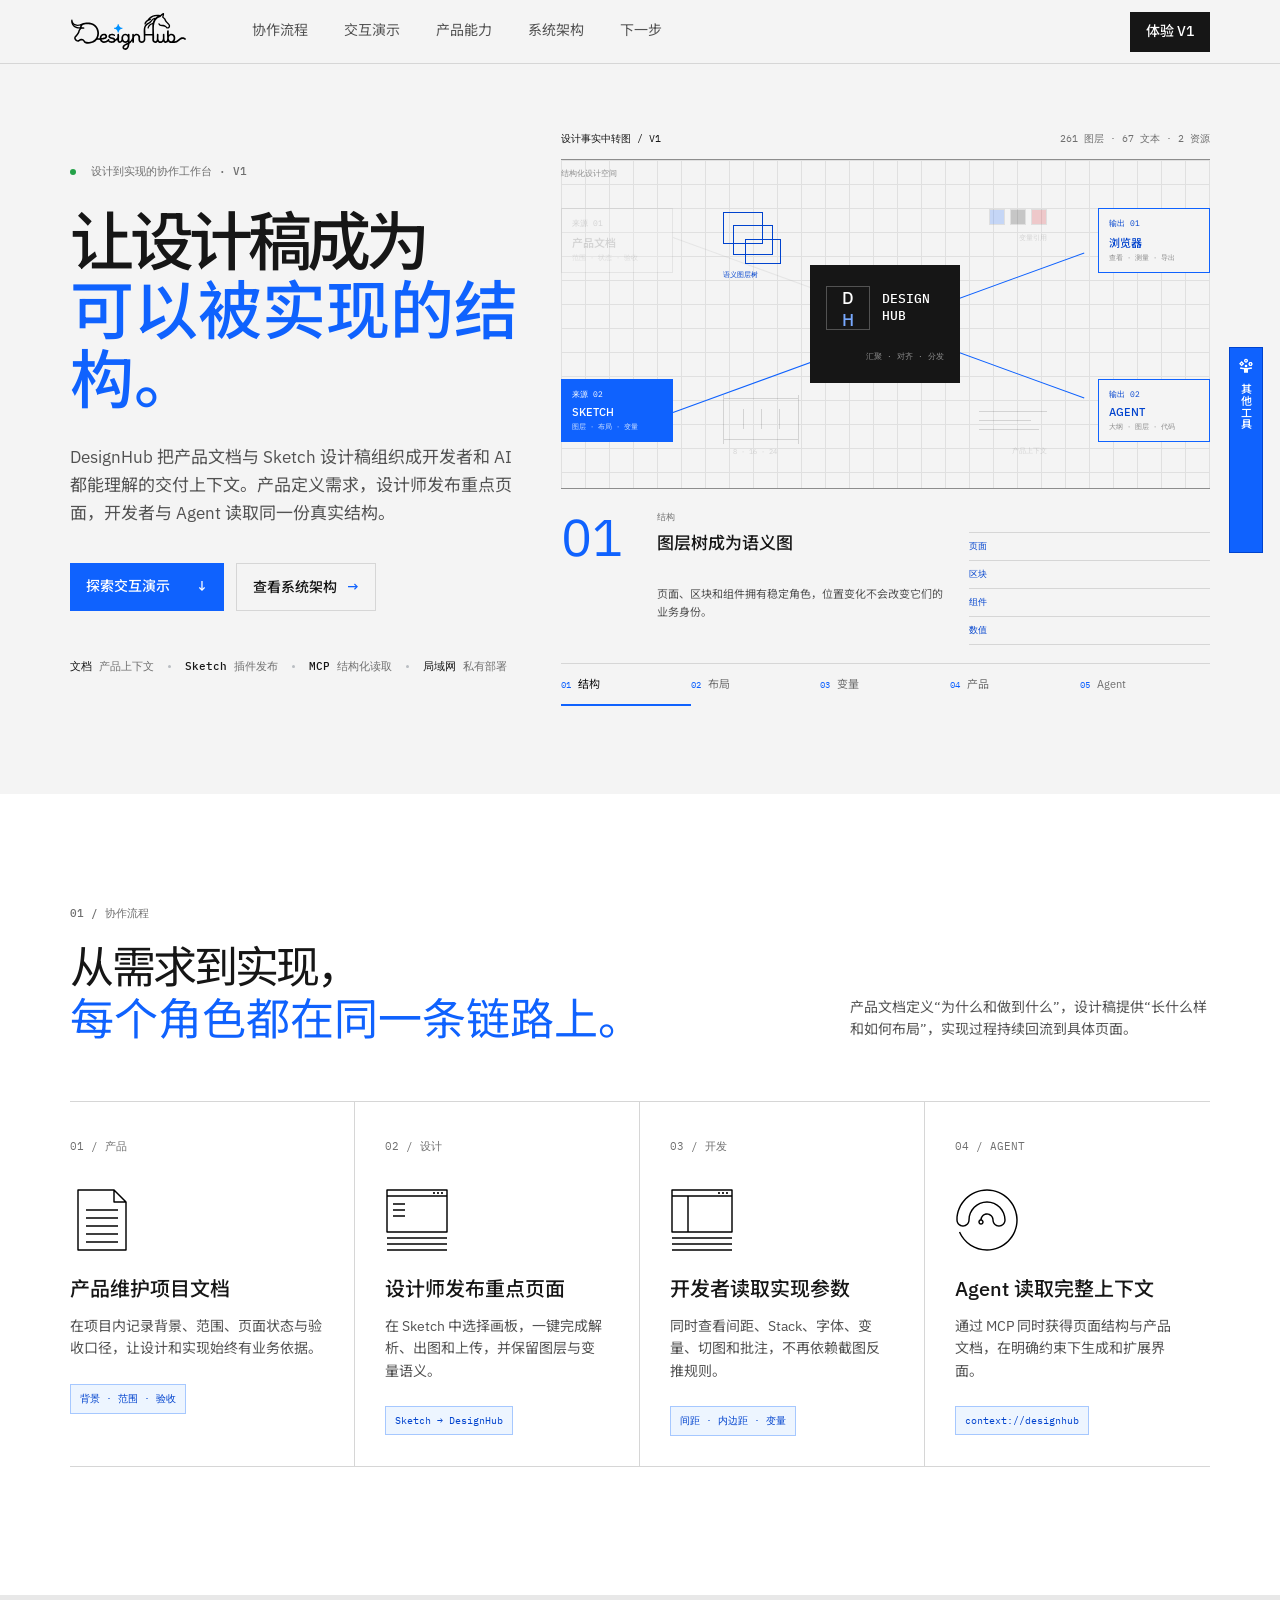
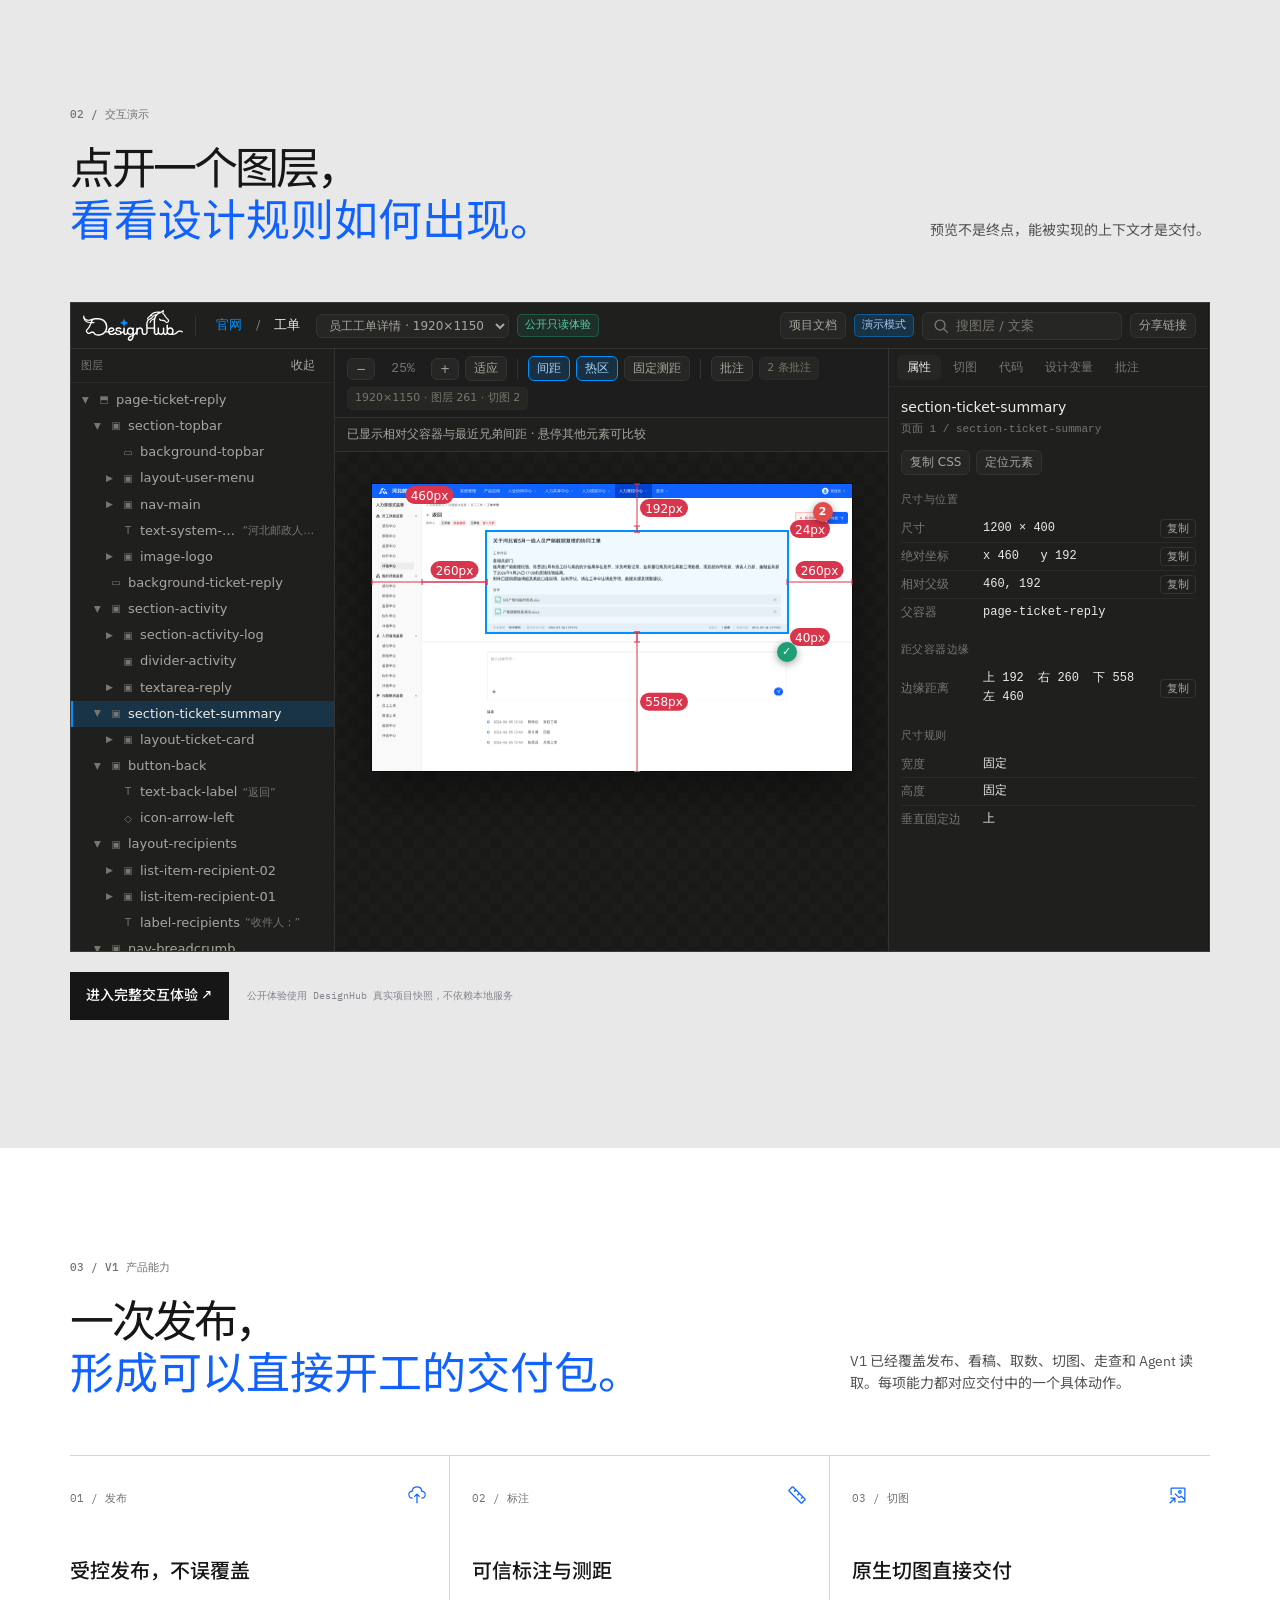
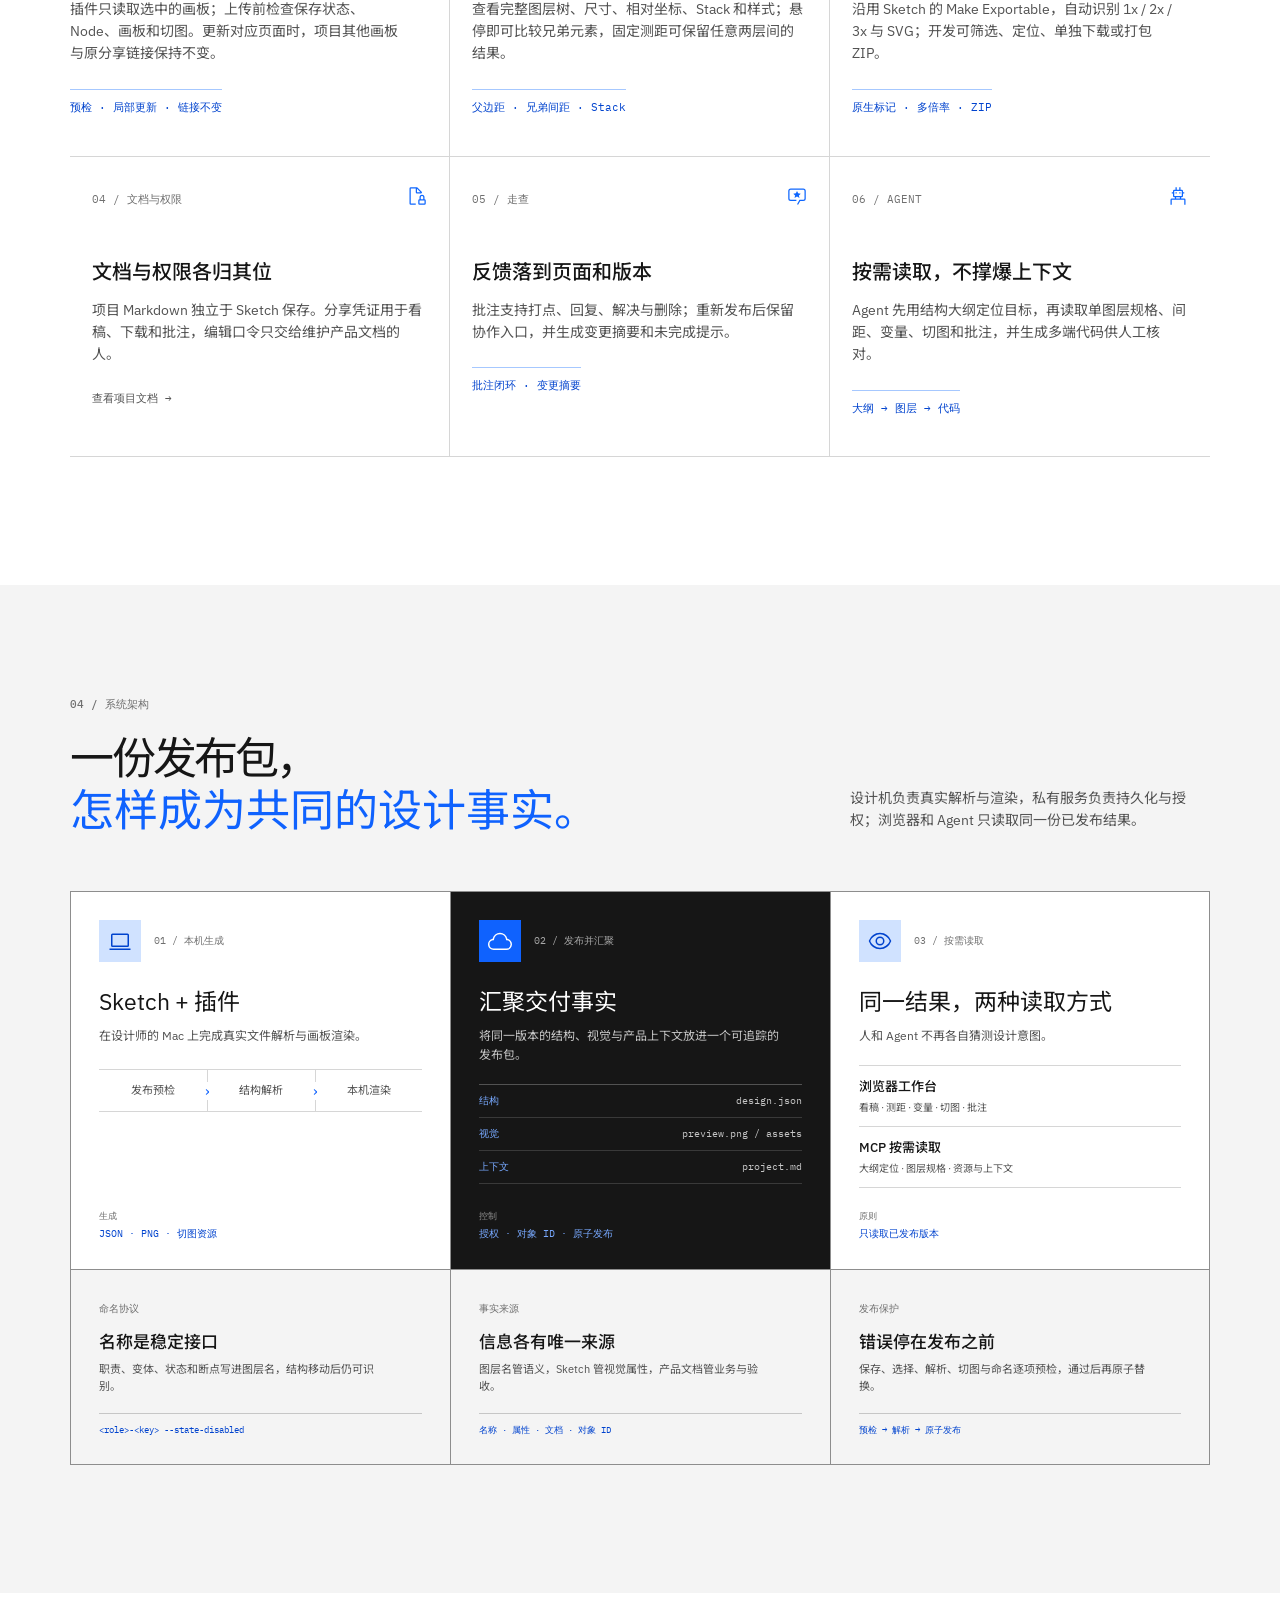
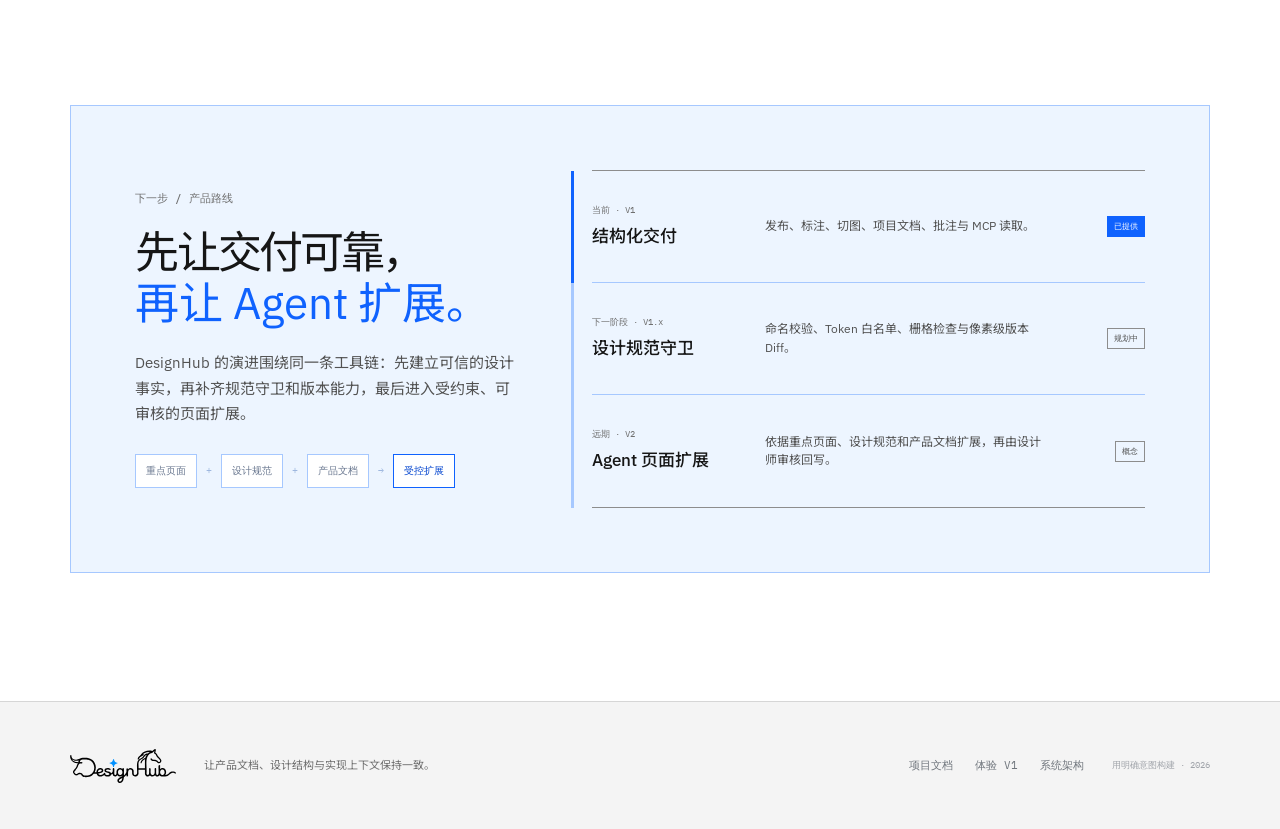
==== index.html @ e2f47e58 "Publish UX Walkthrough site" ====
<!doctype html>
<html lang="zh-CN">
<head>
  <meta charset="UTF-8">
  <meta name="viewport" content="width=device-width, initial-scale=1.0">
  <meta name="description" content="DesignHub：把 Sketch 设计稿变成开发者和 AI 都能理解的结构化交付。">
  <title>DesignHub · 让设计稿成为可以被实现的结构</title>
  <link rel="icon" type="image/svg+xml" href="./assets/person-play.svg">
  <link rel="stylesheet" href="./styles.css?v=site-18">
</head>
<body>
  <div class="site">
    <header class="nav shell">
      <a class="brand brand-logo-link" href="#top" aria-label="DesignHub 首页"><span class="brand-logo-frame"><img src="./assets/designhub-logo.svg" width="116" height="37" alt="DesignHub"></span></a>
      <nav class="nav-links" data-nav>
        <a href="#product">协作流程</a><a href="#demo">交互演示</a><a href="#capabilities">产品能力</a><a href="#system">系统架构</a><a href="#direction">下一步</a>
      </nav>
      <div class="nav-actions"><a class="button dark small" href="./demo.html">体验 V1</a></div>
      <button class="menu-button" type="button" data-menu aria-label="打开导航"><span></span><span></span></button>
    </header>

    <main id="top">
      <section class="hero shell">
        <figure class="fact-anatomy fact-map-figure fade-in delay" data-fact-anatomy>
          <figcaption class="anatomy-kicker"><span>设计事实中转图 / V1</span><b>261 图层 · 67 文本 · 2 资源</b></figcaption>
          <div class="fact-map" data-fact-map data-mode="structure" aria-label="DesignHub 设计事实关系图">
            <span class="map-axis axis-x">结构化设计空间</span><span class="map-axis axis-y">来源 → 汇聚 → 输出</span>
            <i class="map-wire wire-docs" data-track="product agent"></i><i class="map-wire wire-sketch" data-track="structure layout tokens agent"></i><i class="map-wire wire-browser" data-track="structure layout tokens product"></i><i class="map-wire wire-agent" data-track="structure layout tokens product agent"></i>
            <button class="map-node node-docs" type="button" data-fact="product" data-track="product agent"><small>来源 01</small><strong>产品文档</strong><span>范围 · 状态 · 验收</span></button>
            <button class="map-node node-sketch active" type="button" data-fact="structure" data-track="structure layout tokens agent"><small>来源 02</small><strong>SKETCH</strong><span>图层 · 布局 · 变量</span></button>
            <div class="map-core" data-track="all"><b>D<span>H</span></b><strong>DESIGN<br>HUB</strong><small>汇聚 · 对齐 · 分发</small></div>
            <button class="map-node node-browser" type="button" data-fact="layout" data-track="structure layout tokens product"><small>输出 01</small><strong>浏览器</strong><span>查看 · 测量 · 导出</span></button>
            <button class="map-node node-agent" type="button" data-fact="agent" data-track="structure layout tokens product agent"><small>输出 02</small><strong>AGENT</strong><span>大纲 · 图层 · 代码</span></button>
            <button class="map-glyph glyph-layers" type="button" data-fact="structure" data-track="structure agent" aria-label="图层结构"><i></i><i></i><i></i><span>语义图层树</span></button>
            <button class="map-glyph glyph-layout" type="button" data-fact="layout" data-track="layout agent" aria-label="布局测量"><i></i><i></i><i></i><span>8 · 16 · 24</span></button>
            <button class="map-glyph glyph-tokens" type="button" data-fact="tokens" data-track="tokens agent" aria-label="设计变量"><i></i><i></i><i></i><span>变量引用</span></button>
            <button class="map-glyph glyph-context" type="button" data-fact="product" data-track="product agent" aria-label="产品上下文"><i></i><i></i><i></i><span>产品上下文</span></button>
          </div>
          <div class="anatomy-readout" aria-live="polite"><strong data-fact-number>01</strong><div class="fact-content" data-fact-content><small>结构</small><h3>图层树成为语义图</h3><p>页面、区块和组件拥有稳定角色，位置变化不会改变它们的业务身份。</p><div class="fact-values"><span>页面</span><span>区块</span><span>组件</span><span>数值</span></div></div></div>
          <div class="fact-index" role="tablist" aria-label="设计事实视角"><button class="active" type="button" role="tab" aria-selected="true" data-fact="structure"><b>01</b>结构</button><button type="button" role="tab" aria-selected="false" data-fact="layout"><b>02</b>布局</button><button type="button" role="tab" aria-selected="false" data-fact="tokens"><b>03</b>变量</button><button type="button" role="tab" aria-selected="false" data-fact="product"><b>04</b>产品</button><button type="button" role="tab" aria-selected="false" data-fact="agent"><b>05</b>Agent</button></div>
        </figure>
        <div class="hero-copy fade-in"><p class="eyebrow"><i></i> 设计到实现的协作工作台 · V1</p><h1>让设计稿成为<br><em>可以被实现的结构。</em></h1><p class="hero-text">DesignHub 把产品文档与 Sketch 设计稿组织成开发者和 AI 都能理解的交付上下文。产品定义需求，设计师发布重点页面，开发者与 Agent 读取同一份真实结构。</p><div class="hero-actions"><a class="button blue" href="#demo">探索交互演示 <span>↓</span></a><a class="underlink" href="#system">查看系统架构 <span>→</span></a></div><div class="hero-meta"><span><b>文档</b> 产品上下文</span><i></i><span><b>Sketch</b> 插件发布</span><i></i><span><b>MCP</b> 结构化读取</span><i></i><span><b>局域网</b> 私有部署</span></div></div>
        <div class="product-window fade-in delay" aria-label="DesignHub 工作台预览"><div class="window-head"><span class="window-dots"><i></i><i></i><i></i></span><span><b class="mini-logo">D</b> DesignHub <small>/</small> 电商 App</span><span class="sync">● 已同步</span></div><div class="window-body"><aside class="layers"><label>图层 <small>12</small></label><div class="layer active">▣　商品详情 <b>⌄</b></div><div class="layer indent">T　商品标题</div><div class="layer indent">◫　商品图片</div><div class="layer indent selected">↕　价格与操作</div><div class="layer indent">◉　颜色选择</div><div class="layer">▱　推荐商品 <b>›</b></div><hr><label>页面状态</label><div class="state">●　默认状态</div><div class="state muted">○　加载中</div></aside><div class="canvas"><div class="canvas-bar">标注视图 <span>100%</span><b>⌘　⊙</b></div><div class="canvas-content"><div class="phone"><div class="notch"></div><div class="phone-nav"><span>‹</span><b>商品详情</b><span>⌃</span></div><div class="phone-image"><em>NEW</em></div><div class="phone-copy"><small>秋季新品</small><h3>轻量保暖外套</h3><strong>¥399</strong><hr><div class="swatches"><i></i><i></i><i></i></div><p>采用轻量保暖面料，立体剪裁贴合身形。适合秋冬通勤与日常出行。</p><button>立即购买</button></div></div><span class="measure gap">8 px</span><span class="measure width">328 px</span></div></div><aside class="inspector"><div class="inspector-tabs"><button class="active" data-inspector="layout">布局</button><button data-inspector="style">样式</button><button data-inspector="code">代码</button></div><div class="inspector-content" data-inspector-content><div class="inspector-title"><b>↕</b><span><strong>价格与操作</strong><small>Stack / Horizontal</small></span></div><dl><dt>方向</dt><dd>横向</dd><dt>间距</dt><dd class="blue-text">8 px</dd><dt>内边距</dt><dd>16 / 16 / 16 / 16</dd><dt>主轴对齐</dt><dd>space-between</dd><dt>尺寸策略</dt><dd>填充父容器</dd></dl><hr><code><em>display</em>: flex;<br><em>gap</em>: 8px;<br><em>padding</em>: 16px;</code></div></aside></div><div class="window-foot"><span>● 2 个切图</span><span>● 12 个组件</span><span>● 3 条批注</span><b>最后发布于 10:42</b></div></div>
      </section>

      <section class="section white" id="product"><div class="shell"><div class="section-heading"><div><p class="eyebrow">01 / 协作流程</p><h2>从需求到实现，<br><em>每个角色都在同一条链路上。</em></h2></div><p>产品文档定义“为什么和做到什么”，设计稿提供“长什么样和如何布局”，实现过程持续回流到具体页面。</p></div><div class="workflow"><article><small>01 / 产品</small><span class="feature-icon"><img src="./assets/carbon/documentation.svg" alt=""></span><h3>产品维护项目文档</h3><p>在项目内记录背景、范围、页面状态与验收口径，让设计和实现始终有业务依据。</p><code>背景 · 范围 · 验收</code></article><article><small>02 / 设计</small><span class="feature-icon"><img src="./assets/carbon/design-and-development--01.svg" alt=""></span><h3>设计师发布重点页面</h3><p>在 Sketch 中选择画板，一键完成解析、出图和上传，并保留图层与变量语义。</p><code>Sketch → DesignHub</code></article><article><small>03 / 开发</small><span class="feature-icon"><img src="./assets/carbon/software--development.svg" alt=""></span><h3>开发者读取实现参数</h3><p>同时查看间距、Stack、字体、变量、切图和批注，不再依赖截图反推规则。</p><code>间距 · 内边距 · 变量</code></article><article><small>04 / AGENT</small><span class="feature-icon"><img src="./assets/carbon/ai--ready.svg" alt=""></span><h3>Agent 读取完整上下文</h3><p>通过 MCP 同时获得页面结构与产品文档，在明确约束下生成和扩展界面。</p><code>context://designhub</code></article></div></div></section>

      <section class="section demo" id="demo"><div class="shell"><div class="section-heading"><div><p class="eyebrow">02 / 交互演示</p><h2>点开一个图层，<br><em>看看设计规则如何出现。</em></h2></div><p>预览不是终点，能被实现的上下文才是交付。</p></div><div class="demo-shell"></div><div class="demo-cta"><a class="button dark" href="./demo.html">进入完整交互体验 ↗</a><span>公开体验使用 DesignHub 真实项目快照，不依赖本地服务</span></div></div></section>

      <section class="section white capabilities" id="capabilities"><div class="shell"><div class="section-heading"><div><p class="eyebrow">03 / V1 产品能力</p><h2>一次发布，<br><em>形成可以直接开工的交付包。</em></h2></div><p>V1 已经覆盖发布、看稿、取数、切图、走查和 Agent 读取。每项能力都对应交付中的一个具体动作。</p></div><div class="cap-grid"><article><small>01 / 发布</small><span class="cap-icon"><img src="./assets/carbon-icons/cloud--upload.svg" alt=""></span><h3>受控发布，不误覆盖</h3><p>插件只读取选中的画板；上传前检查保存状态、Node、画板和切图。更新对应页面时，项目其他画板与原分享链接保持不变。</p><span class="cap-proof">预检 · 局部更新 · 链接不变</span></article><article><small>02 / 标注</small><span class="cap-icon"><img src="./assets/carbon-icons/ruler--alt.svg" alt=""></span><h3>可信标注与测距</h3><p>查看完整图层树、尺寸、相对坐标、Stack 和样式；悬停即可比较兄弟元素，固定测距可保留任意两层间的结果。</p><span class="cap-proof">父边距 · 兄弟间距 · Stack</span></article><article><small>03 / 切图</small><span class="cap-icon"><img src="./assets/carbon-icons/image--reference.svg" alt=""></span><h3>原生切图直接交付</h3><p>沿用 Sketch 的 Make Exportable，自动识别 1x / 2x / 3x 与 SVG；开发可筛选、定位、单独下载或打包 ZIP。</p><span class="cap-proof">原生标记 · 多倍率 · ZIP</span></article><article><small>04 / 文档与权限</small><span class="cap-icon"><img src="./assets/carbon-icons/document--protected.svg" alt=""></span><h3>文档与权限各归其位</h3><p>项目 Markdown 独立于 Sketch 保存。分享凭证用于看稿、下载和批注，编辑口令只交给维护产品文档的人。</p><a href="./workspace.html">查看项目文档 →</a></article><article><small>05 / 走查</small><span class="cap-icon"><img src="./assets/carbon-icons/review.svg" alt=""></span><h3>反馈落到页面和版本</h3><p>批注支持打点、回复、解决与删除；重新发布后保留协作入口，并生成变更摘要和未完成提示。</p><span class="cap-proof">批注闭环 · 变更摘要</span></article><article><small>06 / AGENT</small><span class="cap-icon"><img src="./assets/carbon-icons/bot.svg" alt=""></span><h3>按需读取，不撑爆上下文</h3><p>Agent 先用结构大纲定位目标，再读取单图层规格、间距、变量、切图和批注，并生成多端代码供人工核对。</p><span class="cap-proof">大纲 → 图层 → 代码</span></article></div></div></section>

      <section class="section system" id="system">
        <div class="shell">
          <div class="section-heading">
            <div><p class="eyebrow">04 / 系统架构</p><h2>一份发布包，<br><em>怎样成为共同的设计事实。</em></h2></div>
            <p>设计机负责真实解析与渲染，私有服务负责持久化与授权；浏览器和 Agent 只读取同一份已发布结果。</p>
          </div>
          <div class="system-board">
            <div class="system-flow" aria-label="DesignHub 从设计机到浏览器与 Agent 的数据流">
              <article class="system-node system-source">
                <header><span class="arch-icon"><svg class="carbon-icon" viewBox="0 0 32 32" aria-hidden="true"><path d="M26 24H6a2 2 0 0 1-2-2V8a2 2 0 0 1 2-2h20a2 2 0 0 1 2 2v14a2 2 0 0 1-2 2ZM6 8v14h20V8H6Z"/><path d="M2 26h28v2H2z"/></svg></span><small>01 / 本机生成</small></header>
                <h3>Sketch + 插件</h3>
                <p>在设计师的 Mac 上完成真实文件解析与画板渲染。</p>
                <div class="source-pipeline"><span>发布预检</span><span>结构解析</span><span>本机渲染</span></div>
                <footer><span>生成</span><b>JSON · PNG · 切图资源</b></footer>
              </article>
              <article class="system-node system-hub">
                <header><span class="arch-icon"><svg class="carbon-icon" viewBox="0 0 32 32" aria-hidden="true"><path d="M16 7a8 8 0 0 1 7.86 6.49l.26 1.35 1.35.24A5.5 5.5 0 0 1 24.5 26h-17a5.5 5.5 0 0 1-.97-10.92l1.34-.24.26-1.35A8 8 0 0 1 16 7Zm0-2a10 10 0 0 0-9.83 8.12A7.5 7.5 0 0 0 7.5 28h17a7.5 7.5 0 0 0 1.32-14.88A10 10 0 0 0 16 5Z"/></svg></span><small>02 / 发布并汇聚</small></header>
                <h3>汇聚交付事实</h3>
                <p>将同一版本的结构、视觉与产品上下文放进一个可追踪的发布包。</p>
                <div class="hub-data"><span><b>结构</b><em>design.json</em></span><span><b>视觉</b><em>preview.png / assets</em></span><span><b>上下文</b><em>project.md</em></span></div>
                <footer><span>控制</span><b>授权 · 对象 ID · 原子发布</b></footer>
              </article>
              <article class="system-node system-outputs">
                <header><span class="arch-icon"><svg class="carbon-icon" viewBox="0 0 32 32" aria-hidden="true"><path d="M30.94 15.66A16.69 16.69 0 0 0 16 5 16.69 16.69 0 0 0 1.06 15.66a1 1 0 0 0 0 .68A16.69 16.69 0 0 0 16 27a16.69 16.69 0 0 0 14.94-10.66 1 1 0 0 0 0-.68ZM16 25C10.7 25 5.1 21.07 3.07 16 5.1 10.93 10.7 7 16 7s10.9 3.93 12.93 9C26.9 21.07 21.3 25 16 25Z"/><path d="M16 10a6 6 0 1 0 6 6 6 6 0 0 0-6-6Zm0 10a4 4 0 1 1 4-4 4 4 0 0 1-4 4Z"/></svg></span><small>03 / 按需读取</small></header>
                <h3>同一结果，两种读取方式</h3>
                <p>人和 Agent 不再各自猜测设计意图。</p>
                <div class="output-list"><div><b>浏览器工作台</b><span>看稿 · 测距 · 变量 · 切图 · 批注</span></div><div><b>MCP 按需读取</b><span>大纲定位 · 图层规格 · 资源与上下文</span></div></div>
                <footer><span>原则</span><b>只读取已发布版本</b></footer>
              </article>
            </div>
            <div class="system-rules-grid">
              <article>
                <small>命名协议</small><h3>名称是稳定接口</h3>
                <p>职责、变体、状态和断点写进图层名，结构移动后仍可识别。</p>
                <code>&lt;role&gt;-&lt;key&gt; --state-disabled</code>
              </article>
              <article>
                <small>事实来源</small><h3>信息各有唯一来源</h3>
                <p>图层名管语义，Sketch 管视觉属性，产品文档管业务与验收。</p>
                <code>名称 · 属性 · 文档 · 对象 ID</code>
              </article>
              <article>
                <small>发布保护</small><h3>错误停在发布之前</h3>
                <p>保存、选择、解析、切图与命名逐项预检，通过后再原子替换。</p>
                <code>预检 → 解析 → 原子发布</code>
              </article>
            </div>
          </div>
        </div>
      </section>

      <section class="section direction" id="direction"><div class="shell"><div class="direction-card"><div><p class="eyebrow">下一步 / 产品路线</p><h2>先让交付可靠，<br><em>再让 Agent 扩展。</em></h2><p>DesignHub 的演进围绕同一条工具链：先建立可信的设计事实，再补齐规范守卫和版本能力，最后进入受约束、可审核的页面扩展。</p><div class="flow"><span>重点页面</span><b>+</b><span>设计规范</span><b>+</b><span>产品文档</span><b>→</b><strong>受控扩展</strong></div></div><div class="tool-roadmap" aria-label="DesignHub 产品规划"><article class="current"><div><small>当前 · V1</small><strong>结构化交付</strong></div><p>发布、标注、切图、项目文档、批注与 MCP 读取。</p><span>已提供</span></article><article><div><small>下一阶段 · V1.x</small><strong>设计规范守卫</strong></div><p>命名校验、Token 白名单、栅格检查与像素级版本 Diff。</p><span>规划中</span></article><article><div><small>远期 · V2</small><strong>Agent 页面扩展</strong></div><p>依据重点页面、设计规范和产品文档扩展，再由设计师审核回写。</p><span>概念</span></article></div></div></div></section>
    </main>
    <aside class="tool-dock" aria-label="其他工具">
      <button class="tool-dock-tab" type="button" aria-label="查看其他工具">
        <img src="./assets/person-play.svg" alt="">
        <span>其他工具</span>
      </button>
      <div class="tool-dock-panel">
        <p class="tool-dock-label">工具索引 / TOOL INDEX</p>
        <a class="tool-dock-link" href="https://styleatlas.art/local/" target="_blank" rel="noopener noreferrer">
          <span><strong>Style Atlas</strong><small>AI 视觉素材库 · 分析与复用</small></span><b>↗</b>
        </a>
        <a class="tool-dock-link" href="https://uxopc.com/ux-walkthrough/" target="_blank" rel="noopener noreferrer">
          <span><strong>设计走查 Skill</strong><small>PC 端体验走查 · 证据与验收</small></span><b>↗</b>
        </a>
        <a class="tool-dock-link" href="https://liuyahui59.github.io/x-chart-site/" target="_blank" rel="noopener noreferrer">
          <span><strong>Sketch 图表插件</strong><small>自由组合 · 可编辑矢量图层</small></span><b>↗</b>
        </a>
      </div>
    </aside>
    <footer class="footer shell"><a class="brand brand-logo-link" href="#top" aria-label="DesignHub 首页"><span class="brand-logo-frame"><img src="./assets/designhub-logo.svg" width="106" height="34" alt="DesignHub"></span></a><p>让产品文档、设计结构与实现上下文保持一致。</p><nav><a href="./workspace.html">项目文档</a><a href="./demo.html">体验 V1</a><a href="#system">系统架构</a></nav><small>用明确意图构建 · 2026</small></footer>
  </div>
  <script type="module" src="./script.js?v=site-18"></script>
</body>
</html>
---- styles.css ----
@import url('https://fonts.googleapis.com/css2?family=IBM+Plex+Mono:wght@400;500&family=IBM+Plex+Sans:wght@400;500;600&family=Noto+Sans+SC:wght@400;500;600;700&display=swap');
:root{--ink:#161616;--ink2:#262626;--muted:#525252;--line:#d6d6d6;--paper:#f4f4f4;--white:#fff;--blue:#0f62fe;--blue2:#d0e2ff;--green:#24a148;--red:#da1e28;--gold:#f1c21b;--mono:"IBM Plex Mono",ui-monospace,SFMono-Regular,Menlo,monospace;--sans:"IBM Plex Sans","Noto Sans SC","PingFang SC","Microsoft YaHei",sans-serif}
*{box-sizing:border-box;margin:0;padding:0}html{scroll-behavior:smooth;background:var(--paper)}body{color:var(--ink);background:var(--paper);font:15px/1.6 var(--sans);-webkit-font-smoothing:antialiased}a{color:inherit;text-decoration:none}button{color:inherit;background:none;border:0;cursor:pointer;font:inherit}.shell{max-width:1440px;margin:0 auto;padding-left:clamp(22px,7vw,120px);padding-right:clamp(22px,7vw,120px)}.nav{height:76px;display:flex;align-items:center;gap:46px}.brand{display:flex;align-items:center;gap:10px;font-size:16px;letter-spacing:-.03em}.brand-mark{display:grid;place-items:center;width:28px;height:28px;border-radius:7px;background:var(--ink);color:#fff;font-size:13px;font-weight:800;letter-spacing:-.08em}.brand-mark span{color:#74abff}.nav-links{display:flex;gap:30px;color:#6b7178;font-size:13px}.nav-links a:hover,.nav-workspace:hover,.underlink:hover{color:var(--blue)}.nav-actions{display:flex;align-items:center;gap:20px;margin-left:auto}.nav-workspace{color:#5d6269;font-size:13px}.nav-workspace span{color:var(--blue)}.button{display:inline-flex;align-items:center;justify-content:center;gap:10px;min-height:44px;padding:0 18px;border-radius:8px;font-size:13px;font-weight:700;transition:.2s transform,.2s box-shadow,.2s background}.button:hover{transform:translateY(-2px);box-shadow:0 10px 22px #1011131c}.button.dark{color:#fff;background:var(--ink)}.button.dark:hover{background:#363a40}.button.blue{color:#fff;background:var(--blue);box-shadow:0 8px 20px #1477ff33}.button.blue:hover{background:#0c5fda}.button.small{min-height:36px;padding:0 14px}.underlink{display:inline-block;padding-bottom:4px;border-bottom:1px solid #b5bac0;font-size:13px;font-weight:700}.underlink span{color:var(--blue);margin-left:7px}.menu-button{display:none;width:34px;height:34px;border:1px solid var(--line);border-radius:7px}.menu-button span{display:block;width:15px;height:1px;margin:4px auto;background:var(--ink)}.eyebrow{color:#7b8087;font:500 10px var(--mono);letter-spacing:.11em}.eyebrow i{display:inline-block;width:7px;height:7px;margin-right:7px;border-radius:50%;background:var(--green);box-shadow:0 0 0 4px #29bd751f}.hero{display:grid;grid-template-columns:minmax(0,.9fr) minmax(500px,1.1fr);align-items:center;gap:64px;min-height:690px;padding-top:70px;padding-bottom:100px}.hero h1{max-width:650px;margin-top:27px;font-size:64px;font-weight:800;letter-spacing:-.075em;line-height:1.08}.hero em,h2 em{color:var(--blue);font-style:normal}.hero-text{max-width:570px;margin-top:27px;color:#5d6269;font-size:16px;line-height:1.9}.hero-actions{display:flex;align-items:center;gap:24px;margin-top:34px}.hero-meta{display:flex;align-items:center;gap:13px;margin-top:52px;color:#8a8e94;font:10px var(--mono)}.hero-meta b{color:var(--ink);font-weight:500}.hero-meta i{width:3px;height:3px;border-radius:50%;background:#b9bdc2}.product-window{min-width:0;overflow:hidden;border:1px solid #30363b;border-radius:12px;background:#202326;box-shadow:0 26px 80px #13182033;transform:perspective(1200px) rotateY(-3deg) rotateX(1deg)}.window-head,.window-foot{display:flex;align-items:center;height:38px;padding:0 14px;color:#9da3ab;font:9px var(--mono)}.window-head{border-bottom:1px solid #343a40;background:#25282c}.window-dots{display:flex;gap:5px;margin-right:22px}.window-dots i{width:7px;height:7px;border-radius:50%;background:#4e545a}.window-dots i:first-child{background:#e16161}.window-dots i:nth-child(2){background:#d9a33d}.window-dots i:nth-child(3){background:#4fb886}.mini-logo{display:inline-grid;place-items:center;width:16px;height:16px;margin-right:5px;border-radius:4px;color:#fff;background:var(--blue);font-size:9px}.window-head small{color:#626970;margin:0 6px}.sync{margin-left:auto;color:#73d7a2}.window-body{display:grid;grid-template-columns:154px minmax(0,1fr) 190px;height:412px}.layers,.inspector{background:#202326}.layers{padding:16px 9px;border-right:1px solid #343a40}.layers label{display:block;padding:0 8px 9px;color:#87909a;font:9px var(--mono);letter-spacing:.08em;text-transform:uppercase}.layers label small{float:right;color:#50575f}.layer,.state{display:flex;align-items:center;min-height:29px;padding:0 7px;border-radius:5px;color:#9ca4ad;font-size:10px}.layer b{margin-left:auto;color:#5f6972;font-weight:400}.layer.active{color:#fff;background:#1477ff38}.layer.selected{color:#d7e6ff;background:#1477ff1c}.layer.indent{padding-left:23px}.layers hr{height:1px;margin:14px 7px;border:0;background:#30353a}.state{min-height:26px;color:#76808a}.state.muted{color:#59616a}.canvas{position:relative;overflow:hidden;background:#2b2f33}.canvas-bar{height:36px;padding:0 13px;color:#8d969f;border-bottom:1px solid #3d4248;font:9px/36px var(--mono)}.canvas-bar span{margin-left:13px;padding:3px 7px;border:1px solid #454b51;border-radius:4px;color:#c7ced6}.canvas-bar b{float:right;color:#7c8791;font-weight:400}.canvas-content{position:absolute;inset:36px 0 0;display:grid;place-items:center;background:#272b2f;background-image:linear-gradient(45deg,#fff1 25%,transparent 25%),linear-gradient(-45deg,#fff1 25%,transparent 25%),linear-gradient(45deg,transparent 75%,#fff1 75%),linear-gradient(-45deg,transparent 75%,#fff1 75%);background-size:24px 24px;background-position:0 0,0 12px,12px -12px,-12px 0}.phone{position:relative;width:156px;height:306px;overflow:hidden;border:6px solid #121416;border-radius:19px;background:#f2f4f7;box-shadow:0 12px 28px #00000059}.notch{position:absolute;top:0;left:50%;z-index:2;width:48px;height:8px;border-radius:0 0 8px 8px;background:#121416;transform:translateX(-50%)}.phone-nav{display:flex;align-items:center;justify-content:space-between;height:35px;padding:8px 10px 0;background:#fff;color:#24262a;font-size:8px}.phone-nav span{font-size:20px;line-height:1}.phone-nav b{font-size:9px}.phone-image{position:relative;height:100px;background:#dce7ee}.phone-image:after{content:"";position:absolute;inset:14px 18px;border-radius:50%;background:#c4d8e0}.phone-image em{position:absolute;top:8px;left:8px;z-index:1;padding:3px 4px;background:var(--red);color:#fff;font:7px var(--mono);font-style:normal}.phone-copy{padding:13px 12px}.phone-copy small{color:#7d8690;font-size:6px}.phone-copy h3{margin-top:2px;color:#1a1d21;font-size:12px}.phone-copy>strong{display:block;margin-top:7px;color:var(--red);font:15px var(--mono)}.phone-copy hr{height:1px;margin:12px 0 10px;border:0;background:#d8dde1}.swatches{display:flex;gap:6px}.swatches i{display:block;width:10px;height:10px;border:1px solid #ccd1d7;border-radius:50%;background:#f7f7f5}.swatches i:nth-child(2){background:#3e94d9;outline:1px solid var(--blue);outline-offset:2px}.swatches i:nth-child(3){background:#d6d0c1}.phone-copy p{margin-top:12px;color:#737a83;font-size:6px;line-height:1.65}.phone-copy button{width:100%;margin-top:19px;padding:7px;color:#fff;background:#151719;font-size:8px}.measure{position:absolute;color:#ff7a8c;font:9px var(--mono)}.measure:before{content:"";display:inline-block;width:24px;height:1px;margin-right:4px;vertical-align:3px;background:#ff657b}.measure.gap{top:44%;left:calc(50% + 95px)}.measure.width{bottom:14%;left:calc(50% - 95px)}.inspector{padding:0 13px;border-left:1px solid #343a40}.inspector-tabs{display:flex;gap:14px;height:37px;border-bottom:1px solid #343a40}.inspector-tabs button{height:37px;color:#737c86;font:9px/37px var(--mono)}.inspector-tabs button.active{color:#fff;border-bottom:1px solid var(--blue)}.inspector-content{padding-top:16px}.inspector-title{display:flex;align-items:center;gap:8px}.inspector-title>b{display:grid;place-items:center;width:24px;height:24px;border-radius:6px;color:#5dd49a;background:#29bd751f;font-size:14px}.inspector-title strong,.inspector-title small{display:block}.inspector-title strong{color:#e3e7eb;font-size:10px}.inspector-title small{margin-top:2px;color:#7c8790;font:8px var(--mono)}.inspector dl{display:grid;grid-template-columns:1fr auto;gap:14px 8px;margin-top:19px;font:9px var(--mono)}.inspector dt{color:#818b94}.inspector dd{color:#d8dee4}.blue-text,.properties div:nth-child(2) strong{color:#6ea9ff!important}.inspector hr{height:1px;margin:18px 0 14px;border:0;background:#353b41}.inspector code{color:#aeb8c2;font:9px/1.8 var(--mono)}.inspector code em{color:#70a9ff;font-style:normal}.window-foot{gap:18px;border-top:1px solid #343a40;color:#7f8992}.window-foot span:first-child{color:#7caeff}.window-foot span:nth-child(2){color:#73d4a1}.window-foot span:nth-child(3){color:#d5a04d}.window-foot b{margin-left:auto;color:#7f8992;font-weight:400}.facts{display:grid;grid-template-columns:minmax(260px,1.8fr) repeat(3,1fr);gap:24px;align-items:end;padding-top:28px;padding-bottom:86px;border-top:1px solid var(--line)}.fact-intro p+p{max-width:360px;margin-top:13px;color:#676c73;font-size:13px}.facts>div:not(:first-child){padding-left:22px;border-left:1px solid var(--line)}.facts strong{display:block;font:500 30px var(--mono);letter-spacing:-.06em}.facts span{display:block;margin-top:4px;color:#83888e;font-size:11px}.section{padding-top:108px;padding-bottom:128px}.white{background:#fff}.section-heading{display:flex;justify-content:space-between;align-items:flex-end;margin-bottom:60px}.section-heading h2,.build-intro h2,.direction-card h2{margin-top:18px;font-size:42px;font-weight:800;line-height:1.16;letter-spacing:-.065em}.section-heading>p{max-width:315px;margin-bottom:4px;color:#6f747a;font-size:13px;line-height:1.8}.workflow{display:grid;grid-template-columns:repeat(3,1fr);border-top:1px solid var(--line)}.workflow article{min-height:284px;padding:29px 28px 10px 0;border-right:1px solid var(--line)}.workflow article+article{padding-left:28px}.workflow article:last-child{border-right:0}.workflow article>small,.cap-grid article>small{color:#9da2a8;font:10px var(--mono)}.feature-icon{display:grid;place-items:center;width:44px;height:44px;margin-top:35px;border-radius:12px;font-size:22px}.feature-icon.dark{color:#fff;background:#1e2125}.feature-icon.light{color:var(--blue);background:var(--blue2)}.feature-icon.blue{color:#fff;background:var(--blue)}.workflow h3{margin-top:22px;font-size:18px}.workflow p{max-width:300px;margin-top:11px;color:#737980;font-size:13px;line-height:1.8}.workflow code{display:inline-flex;margin-top:24px;padding:6px 8px;color:var(--blue);border:1px solid #d6e4ff;border-radius:5px;font:10px var(--mono)}.demo{background:#f0f2f3}.demo-shell{display:grid;grid-template-columns:1.15fr .85fr;min-height:538px;overflow:hidden;border:1px solid #353a40;border-radius:10px;background:#202326;box-shadow:0 22px 55px #171d2421}.demo-preview{display:flex;flex-direction:column;border-right:1px solid #363c42}.demo-bar,.detail-head{display:flex;align-items:center;justify-content:space-between;height:50px;padding:0 20px;border-bottom:1px solid #363c42;color:#a3abb3;font:10px var(--mono)}.demo-bar span{color:#e4e8ed}.demo-bar small,.detail-head small{color:#727b84}.artboard{position:relative;display:grid;place-items:center;flex:1;padding:32px;background:#2c3034;background-image:linear-gradient(45deg,#fff1 25%,transparent 25%),linear-gradient(-45deg,#fff1 25%,transparent 25%),linear-gradient(45deg,transparent 75%,#fff1 75%),linear-gradient(-45deg,transparent 75%,#fff1 75%);background-size:24px 24px;background-position:0 0,0 12px,12px -12px,-12px 0}.artboard img{display:block;width:min(278px,65%);max-height:375px;object-fit:cover;object-position:top;border-radius:9px;box-shadow:0 12px 35px #0000004d;filter:saturate(.83)}.artboard>b{position:absolute;bottom:24%;left:calc(50% - 72px);padding:3px 5px;color:#fff;background:var(--blue);font:8px var(--mono);font-weight:400}.demo-foot{display:flex;gap:18px;padding:12px 20px;color:#7d8790;font:9px var(--mono)}.demo-foot span:first-child{color:#71d5a1}.demo-detail{display:flex;flex-direction:column;color:#cad0d6}.tabs{display:flex;gap:18px;padding:0 20px;border-bottom:1px solid #363c42}.tabs button{height:44px;color:#7d8791;font:10px var(--mono)}.tabs button.active{color:#fff;border-bottom:1px solid var(--blue)}.tab-panel{padding:24px 20px}.hidden{display:none}.selected-layer{display:flex;align-items:center;gap:8px}.selected-layer>b{display:grid;place-items:center;width:24px;height:24px;border-radius:6px;color:#7bb1ff;background:#1477ff29;font-size:14px}.selected-layer>b.gold{color:#f2b64e;background:#d99a2b29}.selected-layer strong,.selected-layer small{display:block}.selected-layer strong{color:#e1e6ea;font-size:11px}.selected-layer small{margin-top:2px;color:#7c8790;font:8px var(--mono)}.selected-layer i{margin-left:auto;padding:4px 6px;color:#72d6a0;border:1px solid #29bd7559;border-radius:4px;font:9px var(--mono);font-style:normal}.properties{display:grid;grid-template-columns:1fr 1fr;gap:18px 12px;margin-top:28px;padding-top:22px;border-top:1px solid #363c42}.properties div{display:flex;flex-direction:column;gap:4px}.properties small{color:#75808b;font:9px var(--mono)}.properties strong{color:#e1e6ea;font:11px var(--mono);font-weight:400}.callout{display:flex;margin-top:28px;padding:12px;color:#9aa6b2;border-left:2px solid var(--blue);background:#292f35;font-size:11px;line-height:1.6}.tokens{margin-top:27px;padding:0;list-style:none;border-top:1px solid #363c42}.tokens li{display:flex;align-items:center;gap:8px;padding:13px 0;border-bottom:1px solid #363c42;font:10px var(--mono)}.tokens i{width:12px;height:12px;border:1px solid #fff3;border-radius:3px}.tokens b{margin-left:auto;color:#e1e6ea;font-weight:400}.tab-panel pre{padding:17px;color:#d4dbe2;background:#191b1e;border:1px solid #333a41;border-radius:6px;font:11px/1.9 var(--mono);white-space:pre-wrap}.tab-panel pre span{color:#5f6d7b}.tab-panel pre b{color:#70a9ff}.copy{display:flex;justify-content:space-between;width:100%;margin-top:14px;padding:10px 12px;border:1px solid #414950;border-radius:5px;color:#cdd5dc;font:10px var(--mono)}.copy span{color:#75808a}.demo-cta{display:flex;align-items:center;gap:18px;margin-top:24px}.demo-cta>span{color:#81868c;font:10px var(--mono)}.capabilities{padding-top:108px}.cap-grid{display:grid;grid-template-columns:repeat(4,1fr);border-top:1px solid var(--line);border-bottom:1px solid var(--line)}.cap-grid article{min-height:285px;padding:25px 22px 24px 0;border-right:1px solid var(--line)}.cap-grid article+article{padding-left:22px}.cap-grid article:last-child{border-right:0}.cap-grid article>b{float:right;color:var(--blue);font-size:21px;font-weight:400}.cap-grid h3{margin-top:57px;font-size:18px}.cap-grid p{margin-top:12px;color:#737980;font-size:13px;line-height:1.8}.cap-grid a{display:block;margin-top:25px;color:#727980;font:10px var(--mono)}.cap-grid a::first-letter{color:var(--blue)}.build{background:var(--paper)}.build-grid{display:grid;grid-template-columns:minmax(280px,.82fr) minmax(420px,1.18fr);gap:100px}.build-intro{max-width:460px}.build-intro h2{font-size:47px}.build-intro>p:not(.eyebrow){margin-top:25px;color:#6f747a;font-size:14px;line-height:1.9}.build-intro .underlink{margin-top:28px}.timeline{border-top:1px solid var(--line)}.timeline article{position:relative;display:grid;grid-template-columns:25px 1fr;gap:18px;padding:24px 0 29px;border-bottom:1px solid var(--line)}.timeline article>i{position:relative;width:9px;height:9px;margin-top:6px;border:2px solid #b7bdc4;border-radius:50%;background:var(--paper)}.timeline article:not(:last-child)>i:after{content:"";position:absolute;top:9px;left:2px;width:1px;height:106px;background:#d4d8dc}.timeline article.active>i{border-color:var(--blue);background:var(--blue);box-shadow:0 0 0 5px #1477ff1f}.timeline small{color:#8a9096;font:10px var(--mono)}.timeline h3{margin-top:8px;font-size:18px}.timeline p{margin-top:8px;color:#757a80;font-size:13px;line-height:1.8}.timeline span{display:inline-block;margin-top:14px;margin-right:5px;padding:4px 6px;color:#6f7c8b;border:1px solid #d6dce2;border-radius:4px;font:9px var(--mono)}.direction{background:#fff}.direction-card{display:grid;grid-template-columns:1fr 1fr;gap:60px;align-items:center;padding:61px 64px;border:1px solid #d8e7ff;border-radius:10px;background:#edf4ff}.direction-card>div>p:not(.eyebrow){max-width:460px;margin-top:21px;color:#667080;font-size:14px;line-height:1.9}.flow{display:flex;flex-wrap:wrap;align-items:center;gap:9px;margin-top:27px;color:#6a7890;font:10px var(--mono)}.flow span,.flow strong{padding:8px 9px;border:1px solid #cadcff;border-radius:5px;background:#ffffff8c;font-weight:400}.flow strong{color:var(--blue);border-color:#9fc0ff;background:#fff}.flow b{color:#9eb7df;font-weight:400}.future{display:flex;flex-direction:column;align-items:center}.future>div{width:230px;padding:18px 21px;border:1px solid #c9dcfb;border-radius:7px;background:#fff;box-shadow:0 8px 20px #2c5ba412}.future>div:nth-child(3){border-color:#9cbfff}.future small,.future strong,.future span{display:block}.future small{color:#8b9ab0;font:9px var(--mono)}.future strong{margin-top:10px;font-size:18px}.future span{margin-top:4px;color:#7c8aa0;font:10px var(--mono)}.future>i{padding:28px 0;color:#87a6d8;font:9px var(--mono);font-style:normal}.footer{display:flex;align-items:center;gap:28px;min-height:110px;border-top:1px solid var(--line)}.footer p{color:#8a8f95;font-size:10px}.footer nav{display:flex;gap:22px;margin-left:auto;color:#70767d;font:10px var(--mono)}.footer nav a:hover{color:var(--blue)}.footer>small{color:#a0a4aa;font:9px var(--mono)}
@media(max-width:1050px){.hero{grid-template-columns:1fr}.product-window{max-width:800px;width:100%;transform:none}.workflow,.cap-grid{grid-template-columns:repeat(2,1fr)}.workflow article:nth-child(2),.cap-grid article:nth-child(2){border-right:0}.workflow article:nth-child(3),.cap-grid article:nth-child(n+3){border-top:1px solid var(--line)}.demo-shell{grid-template-columns:1fr}.demo-preview{min-height:500px;border-right:0;border-bottom:1px solid #363c42}.build-grid{gap:50px}}
@media(max-width:720px){.nav{height:64px}.nav-links{display:none;position:absolute;z-index:20;top:58px;left:18px;right:18px;flex-direction:column;gap:15px;padding:15px;border:1px solid var(--line);border-radius:8px;background:#fff;box-shadow:0 12px 30px #1011131f}.nav-links.open{display:flex}.nav-actions{display:none}.menu-button{display:block;margin-left:auto}.hero{gap:48px;min-height:0;padding-top:55px;padding-bottom:70px}.hero h1{margin-top:20px;font-size:42px}.hero-text{margin-top:21px;font-size:14px;line-height:1.8}.hero-actions{align-items:flex-start;flex-direction:column;gap:19px;margin-top:27px}.hero-meta{flex-wrap:wrap;gap:8px 11px;margin-top:35px;font-size:9px}.window-body{grid-template-columns:105px minmax(0,1fr);height:345px}.inspector{display:none}.layers{padding:12px 5px}.layer,.state{font-size:8px;padding-left:4px}.layer.indent{padding-left:14px}.window-head .sync{display:none}.window-foot{gap:8px;padding:0 9px;font-size:7px}.window-foot span:nth-child(3),.window-foot b{display:none}.phone{transform:scale(.82)}.measure.gap{left:calc(50% + 65px)}.measure.width{left:calc(50% - 75px)}.facts{grid-template-columns:1fr 1fr;gap:24px 12px;padding-top:22px;padding-bottom:60px}.fact-intro{grid-column:1/-1}.facts>div:not(:first-child){padding-left:14px}.facts strong{font-size:24px}.section{padding-top:75px;padding-bottom:80px}.section-heading{display:block;margin-bottom:38px}.section-heading h2,.direction-card h2{font-size:33px}.section-heading>p{margin-top:18px}.workflow,.cap-grid{grid-template-columns:1fr}.workflow article,.workflow article+article,.cap-grid article,.cap-grid article+article{padding-left:0;padding-right:0;border-right:0;border-bottom:1px solid var(--line)}.workflow article:last-child,.cap-grid article:last-child{border-bottom:0}.workflow article:nth-child(3),.cap-grid article:nth-child(n+3){border-top:0}.cap-grid article{min-height:0;padding-top:24px;padding-bottom:25px}.cap-grid h3{margin-top:29px}.demo-shell{min-height:0}.demo-preview{min-height:400px}.artboard{padding:23px 15px}.artboard img{width:min(235px,80%)}.demo-foot{flex-wrap:wrap;gap:8px 13px;padding:10px 13px;font-size:8px}.demo-bar,.detail-head{padding:0 13px}.tabs{gap:10px;padding:0 13px}.tab-panel{padding:19px 13px}.demo-cta{align-items:flex-start;flex-direction:column;gap:13px}.build-grid{display:block}.build-intro h2{font-size:38px}.timeline{margin-top:50px}.timeline article:not(:last-child)>i:after{height:150px}.direction-card{grid-template-columns:1fr;gap:40px;padding:32px 22px}.flow{gap:6px}.flow span,.flow strong{font-size:9px}.future>div{width:205px}.footer{align-items:flex-start;flex-direction:column;gap:18px;padding-top:30px;padding-bottom:34px}.footer nav{flex-wrap:wrap;margin-left:0;gap:15px}.footer>small{margin-top:5px}}

html,body{overflow-x:hidden}.hero>*{min-width:0}.product-window{width:100%}

/* Carbon-inspired presentation layer. The public site uses this system while
   the standalone product demo keeps the original DesignHub interface. */
html{scroll-padding-top:64px}
body{font-size:16px;line-height:1.5}
.site *{letter-spacing:0}
.site :focus-visible{outline:2px solid #0f62fe;outline-offset:2px}
.shell{max-width:1584px;padding-left:clamp(24px,5.5vw,80px);padding-right:clamp(24px,5.5vw,80px)}
.nav{position:sticky;top:0;z-index:30;height:64px;gap:48px;border-bottom:1px solid var(--line);background:rgba(244,244,244,.96);backdrop-filter:blur(12px)}
.brand{gap:12px;font-size:17px}
.brand-mark{width:32px;height:32px;border-radius:0;background:#161616;font-size:14px;font-weight:600}
.brand-mark span{color:#78a9ff}
.nav-links{align-self:stretch;gap:0;color:#525252;font-size:14px}
.nav-links a{display:flex;align-items:center;padding:0 18px;border-bottom:2px solid transparent;transition:background-color .12s,color .12s,border-color .12s}
.nav-links a:hover{color:#161616;border-bottom-color:#0f62fe;background:#e8e8e8}
.nav-actions{gap:0}
.nav-workspace{display:flex;align-items:center;align-self:stretch;padding:0 18px;color:#393939;font-size:14px}
.nav-workspace:hover{color:#161616;background:#e8e8e8}
.button{min-height:48px;min-width:154px;justify-content:space-between;padding:0 16px;border-radius:0;font-size:14px;font-weight:500;transition:background-color .12s,color .12s,border-color .12s}
.button:hover{transform:none;box-shadow:none}
.button.dark{background:#161616}
.button.dark:hover{background:#393939}
.button.blue{background:#0f62fe;box-shadow:none}
.button.blue:hover{background:#0353e9}
.button.small{min-width:auto;min-height:40px;padding:0 16px}
.underlink{min-height:48px;padding:13px 16px 10px;border:1px solid var(--line);border-radius:0;font-size:14px;font-weight:500;transition:background-color .12s,border-color .12s}
.underlink:hover{color:#161616;border-color:#8d8d8d;background:#e8e8e8}
.eyebrow{color:#6f6f6f;font:500 11px var(--mono);text-transform:uppercase}
.eyebrow i{width:6px;height:6px;margin-right:8px;background:#24a148;box-shadow:none}

.hero{grid-template-columns:minmax(0,.82fr) minmax(570px,1.18fr);gap:40px;min-height:720px;padding-top:68px;padding-bottom:88px}
.hero-copy{grid-column:1;grid-row:1}
.hero h1{max-width:680px;margin-top:28px;font-size:64px;font-weight:500;line-height:1.08}
.hero-text{max-width:590px;margin-top:28px;color:#525252;font-size:17px;line-height:1.65}
.hero-actions{gap:12px;margin-top:36px}
.hero-meta{gap:14px;margin-top:48px;color:#6f6f6f;font:11px var(--mono)}
.hero-meta b{font-weight:500}
.hero>.product-window{display:none}
.product-window{border-color:#393939;border-radius:0;box-shadow:none;transform:none}
.product-window{aspect-ratio:1.45;background:#171716}
.product-live-frame{display:block;width:160%;height:160%;border:0;background:#171716;transform:scale(.625);transform-origin:top left;pointer-events:none}
.window-head,.window-foot{height:40px}
.window-head{background:#262626}
.mini-logo,.layer,.state,.canvas-bar span,.inspector-title>b{border-radius:0}

.fact-anatomy{grid-column:2;grid-row:1;align-self:center;min-width:0;color:#f4f4f4;background:#161616;border:1px solid #393939}
.anatomy-head{display:flex;align-items:center;justify-content:space-between;height:42px;padding:0 14px;border-bottom:1px solid #393939;font:10px var(--mono)}
.anatomy-head span{color:#c6c6c6}.anatomy-head i{display:inline-block;width:6px;height:6px;margin-right:8px;background:#24a148;border-radius:50%}.anatomy-head small{max-width:55%;overflow:hidden;color:#8d8d8d;text-overflow:ellipsis;white-space:nowrap;font:10px var(--mono)}
.anatomy-body{display:grid;grid-template-columns:minmax(0,1fr) 210px;min-height:430px}
.anatomy-stage{display:flex;min-width:0;flex-direction:column;justify-content:center;padding:24px 20px 14px;background:#262626;border-right:1px solid #393939}
.anatomy-artboard{position:relative;width:100%;overflow:hidden;border:1px solid #525252;background:#fff;box-shadow:0 12px 28px rgba(0,0,0,.3)}
.anatomy-artboard img{display:block;width:100%;height:auto}
.fact-selection{position:absolute;left:var(--fact-x);top:var(--fact-y);width:var(--fact-width);height:var(--fact-height);pointer-events:none;border:2px solid #0f62fe;background:rgba(15,98,254,.08);box-shadow:0 0 0 1px rgba(255,255,255,.8) inset;transition:left .22s,top .22s,width .22s,height .22s}
.fact-pin{position:absolute;z-index:2;width:24px;height:24px;color:#161616;background:#f4f4f4;border:1px solid #161616;font:9px var(--mono);transform:translate(-50%,-50%);transition:color .12s,background-color .12s,transform .12s}
.fact-pin:hover,.fact-pin.active{color:#fff;background:#0f62fe;border-color:#fff;transform:translate(-50%,-50%) scale(1.08)}
.pin-structure{left:57%;top:26%}.pin-layout{left:58%;top:67%}.pin-tokens{left:72%;top:3%}.pin-product{left:89%;top:13%}.pin-agent{left:92%;top:88%}
.anatomy-source{display:flex;justify-content:space-between;margin-top:12px;color:#8d8d8d;font:9px var(--mono)}
.fact-inspector{min-width:0;background:#161616}
.fact-tabs{display:grid;grid-template-columns:repeat(5,1fr);border-bottom:1px solid #393939}
.fact-tabs button{height:44px;color:#8d8d8d;border-right:1px solid #393939;font:9px var(--mono)}
.fact-tabs button:last-child{border-right:0}.fact-tabs button:hover{color:#f4f4f4;background:#262626}.fact-tabs button.active{color:#fff;background:#0f62fe}
.fact-content{padding:22px 16px}.fact-content>small{color:#78a9ff;font:9px var(--mono)}.fact-content h3{margin-top:14px;overflow-wrap:anywhere;color:#fff;font-size:16px;font-weight:500;line-height:1.35}.fact-content>p{margin-top:12px;color:#a8a8a8;font-size:11px;line-height:1.6}
.fact-content dl{display:grid;grid-template-columns:auto minmax(0,1fr);gap:0;margin-top:18px;border-top:1px solid #393939}.fact-content dt,.fact-content dd{padding:8px 0;border-bottom:1px solid #393939;font:9px var(--mono)}.fact-content dt{color:#6f6f6f}.fact-content dd{overflow-wrap:anywhere;color:#d0e2ff;text-align:right}
.fact-swatches,.fact-steps{margin-top:18px;padding:0;list-style:none;border-top:1px solid #393939}.fact-swatches li{display:grid;grid-template-columns:12px minmax(0,1fr);gap:7px;padding:9px 0;border-bottom:1px solid #393939;font:8px var(--mono)}.fact-swatches i{grid-row:1/3;width:12px;height:12px;margin-top:2px;border:1px solid #ffffff4d}.fact-swatches span{color:#c6c6c6}.fact-swatches b{color:#78a9ff;font-weight:400}
.fact-steps li{display:grid;grid-template-columns:26px 1fr;padding:9px 0;border-bottom:1px solid #393939;font:9px var(--mono)}.fact-steps b{color:#78a9ff;font-weight:400}.fact-steps span{color:#c6c6c6}
.anatomy-foot{display:flex;align-items:center;gap:16px;min-height:38px;padding:0 14px;color:#8d8d8d;border-top:1px solid #393939;font:9px var(--mono)}.anatomy-foot b{margin-left:auto;color:#78a9ff;font-weight:400}

/* Editorial anatomy: an annotated specimen, not another product window. */
.fact-anatomy{color:#161616;background:transparent;border:0}
.anatomy-kicker{display:flex;justify-content:space-between;align-items:center;margin-bottom:13px;color:#6f6f6f;font:10px var(--mono)}.anatomy-kicker span{color:#161616}.anatomy-kicker b{font-weight:400}
.anatomy-artboard{box-shadow:0 18px 44px rgba(22,22,22,.14);border-color:#c6c6c6}
.anatomy-artboard img{width:100%;height:auto}.anatomy-base{filter:grayscale(1);opacity:.32}.anatomy-color{position:absolute;inset:0;display:block;transition:clip-path .24s ease}
.fact-selection{background:rgba(15,98,254,.04);box-shadow:none}
.anatomy-readout{display:grid;grid-template-columns:76px 1fr;gap:20px;min-height:142px;padding:22px 0 18px;border-bottom:1px solid var(--line)}.anatomy-readout>strong{color:#0f62fe;font:400 52px/1 var(--sans)}
.anatomy-readout .fact-content{display:grid;grid-template-columns:minmax(0,1.1fr) minmax(0,.9fr);column-gap:18px;padding:0}.anatomy-readout .fact-content>small{grid-column:1/-1;color:#6f6f6f}.anatomy-readout .fact-content h3{margin-top:8px;color:#161616;font-size:17px}.anatomy-readout .fact-content>p{margin-top:8px;color:#525252;font-size:11px}.fact-values{grid-column:2;grid-row:2/4;align-self:start;display:flex;flex-wrap:wrap;gap:0;margin-top:8px;border-top:1px solid var(--line)}.fact-values>span{width:100%;padding:7px 0;color:#0043ce;border-bottom:1px solid var(--line);font:9px var(--mono)}.fact-values.fact-colors>span{display:flex;align-items:center;gap:7px}.fact-values i{display:inline-block;width:10px;height:10px;border:1px solid #8d8d8d}
.fact-index{display:grid;grid-template-columns:repeat(5,1fr)}.fact-index button{display:flex;gap:7px;align-items:center;height:42px;color:#6f6f6f;border-bottom:2px solid transparent;font-size:11px;text-align:left}.fact-index button:hover{color:#161616}.fact-index button.active{color:#161616;border-bottom-color:#0f62fe}.fact-index b{color:#0f62fe;font:9px var(--mono);font-weight:400}

/* Abstract Design Fact Map */
.fact-map-figure{align-self:center}
.fact-map{position:relative;height:330px;overflow:hidden;border-top:1px solid #8d8d8d;border-bottom:1px solid #8d8d8d;background-color:#f4f4f4;background-image:linear-gradient(#e0e0e0 1px,transparent 1px),linear-gradient(90deg,#e0e0e0 1px,transparent 1px);background-size:24px 24px}
.map-axis{position:absolute;z-index:4;color:#8d8d8d;font:8px var(--mono)}.axis-x{left:0;top:8px}.axis-y{right:-58px;top:146px;transform:rotate(90deg)}
.map-node{position:absolute;z-index:3;width:112px;min-height:58px;padding:9px 10px;color:#525252;border:1px solid #a8a8a8;background:#f4f4f4;text-align:left;transition:opacity .2s,border-color .2s,background-color .2s,color .2s}
.map-node small,.map-node strong,.map-node span{display:block}.map-node small{font:8px var(--mono)}.map-node strong{margin-top:5px;font:500 11px var(--sans)}.map-node span{margin-top:3px;color:#8d8d8d;font:7px var(--mono);white-space:nowrap}
.node-docs{left:0;top:48px}.node-sketch{left:0;bottom:46px}.node-browser{right:0;top:48px}.node-agent{right:0;bottom:46px}
.map-core{position:absolute;z-index:4;left:50%;top:50%;display:grid;grid-template-columns:44px 1fr;gap:12px;align-items:center;width:150px;height:118px;padding:16px;color:#fff;background:#161616;transform:translate(-50%,-50%)}.map-core>b{display:grid;place-items:center;width:44px;height:44px;border:1px solid #525252;font:500 17px var(--sans)}.map-core>b span{color:#78a9ff}.map-core>strong{font:500 13px/1.3 var(--mono)}.map-core>small{grid-column:1/-1;color:#8d8d8d;font:8px var(--mono);text-align:right}
.map-wire{position:absolute;z-index:1;height:1px;background:#a8a8a8;transform-origin:left center;transition:opacity .2s,background-color .2s}.wire-docs{left:112px;top:77px;width:calc(50% - 112px);transform:rotate(20deg)}.wire-sketch{left:112px;bottom:75px;width:calc(50% - 112px);transform:rotate(-20deg)}.wire-browser{left:50%;top:165px;width:calc(50% - 112px);transform:rotate(-20deg)}.wire-agent{left:50%;top:165px;width:calc(50% - 112px);transform:rotate(20deg)}
.map-glyph{position:absolute;z-index:2;color:#525252;background:transparent;transition:opacity .2s,color .2s}.map-glyph span{position:absolute;color:currentColor;font:7px var(--mono);white-space:nowrap}
.glyph-layers{left:25%;top:52px;width:58px;height:52px}.glyph-layers i{position:absolute;border:1px solid currentColor}.glyph-layers i:first-child{inset:0 18px 20px 0}.glyph-layers i:nth-child(2){inset:13px 8px 9px 10px}.glyph-layers i:nth-child(3){inset:27px 0 0 22px}.glyph-layers span{left:0;top:58px}
.glyph-layout{left:25%;bottom:48px;width:76px;height:42px;border-top:1px solid currentColor;border-bottom:1px solid currentColor}.glyph-layout:before,.glyph-layout:after{content:'';position:absolute;top:-4px;width:1px;height:49px;background:currentColor}.glyph-layout:before{left:0}.glyph-layout:after{right:0}.glyph-layout i{position:absolute;top:10px;width:1px;height:20px;background:currentColor}.glyph-layout i:first-child{left:20px}.glyph-layout i:nth-child(2){left:38px}.glyph-layout i:nth-child(3){left:56px}.glyph-layout span{left:10px;top:48px}
.glyph-tokens{right:25%;top:49px;display:flex;gap:5px}.glyph-tokens i{width:16px;height:16px;border:1px solid #8d8d8d}.glyph-tokens i:first-child{background:#0f62fe}.glyph-tokens i:nth-child(2){background:#161616}.glyph-tokens i:nth-child(3){background:#da1e28}.glyph-tokens span{right:0;top:24px}
.glyph-context{right:25%;bottom:44px;width:68px;height:48px;text-align:left}.glyph-context i{display:block;width:68px;height:1px;margin:8px 0;background:currentColor}.glyph-context i:nth-child(2){width:52px}.glyph-context i:nth-child(3){width:60px}.glyph-context span{right:0;top:50px}
.fact-map [data-track]{opacity:.2}.fact-map [data-track~="all"],.fact-map[data-mode="structure"] [data-track~="structure"],.fact-map[data-mode="layout"] [data-track~="layout"],.fact-map[data-mode="tokens"] [data-track~="tokens"],.fact-map[data-mode="product"] [data-track~="product"],.fact-map[data-mode="agent"] [data-track~="agent"]{opacity:1}.fact-map[data-mode="structure"] [data-track~="structure"],.fact-map[data-mode="layout"] [data-track~="layout"],.fact-map[data-mode="tokens"] [data-track~="tokens"],.fact-map[data-mode="product"] [data-track~="product"],.fact-map[data-mode="agent"] [data-track~="agent"]{color:#0043ce;border-color:#0f62fe}.fact-map[data-mode="structure"] .map-wire[data-track~="structure"],.fact-map[data-mode="layout"] .map-wire[data-track~="layout"],.fact-map[data-mode="tokens"] .map-wire[data-track~="tokens"],.fact-map[data-mode="product"] .map-wire[data-track~="product"],.fact-map[data-mode="agent"] .map-wire[data-track~="agent"]{background:#0f62fe}.map-node:hover,.map-node.active{color:#fff!important;background:#0f62fe;border-color:#0f62fe!important}.map-node.active span,.map-node:hover span{color:#d0e2ff}

.facts{gap:0;align-items:stretch;padding-top:0;padding-bottom:0;border-top:1px solid var(--line);border-bottom:1px solid var(--line)}
.facts>div{min-height:144px;padding:30px 24px;display:flex;flex-direction:column;justify-content:flex-end}
.facts>div:first-child{padding-left:0}
.facts>div:not(:first-child){padding-left:24px;border-left:1px solid var(--line)}
.facts strong{font:500 38px/1 var(--sans)}
.facts span{margin-top:10px;color:#6f6f6f;font-size:12px}
.fact-intro p+p{color:#525252;font-size:14px}

.section{padding-top:112px;padding-bottom:128px}
.section-heading{margin-bottom:56px}
.section-heading h2,.build-intro h2,.direction-card h2{margin-top:20px;font-size:44px;font-weight:400;line-height:1.18}
.section-heading>p{max-width:360px;color:#525252;font-size:14px;line-height:1.6}
.workflow{grid-template-columns:repeat(4,1fr);border-color:var(--line);border-bottom:1px solid var(--line)}
.workflow article{min-height:304px;padding:30px 30px 30px 0;transition:background-color .12s}
.workflow article+article{padding-left:30px}
.workflow article:hover{background:#f4f4f4}
.workflow article>small,.cap-grid article>small{color:#6f6f6f;font-size:11px}
.feature-icon{width:48px;height:48px;margin-top:38px;border-radius:0}
.feature-icon.dark{background:#161616}
.feature-icon.light{color:#0043ce;background:#d0e2ff}
.feature-icon.blue{background:#0f62fe}
.workflow h3,.cap-grid h3{font-size:20px;font-weight:500}
.workflow p,.cap-grid p{color:#525252;font-size:14px;line-height:1.6}
.workflow code{padding:7px 9px;color:#0043ce;border-color:#a6c8ff;border-radius:0;background:#edf5ff;font-size:10px}

.demo{background:#e8e8e8}
.demo-shell{border-color:#393939;border-radius:0;box-shadow:none}
.demo-shell{display:block;height:650px;min-height:650px;background:#171716}
.demo-live-frame{display:block;width:100%;height:100%;border:0;background:#171716}
.demo-bar,.detail-head{height:48px}
.artboard img{border-radius:0;box-shadow:0 8px 24px rgba(0,0,0,.25);filter:none}
.tabs button{position:relative;height:48px}
.tabs button:hover{color:#f4f4f4;background:#262626}
.tabs button.active{border-bottom:2px solid #0f62fe}
.selected-layer>b,.selected-layer i,.tab-panel pre,.copy{border-radius:0}
.callout{border-left-width:3px;background:#262626}
.copy:hover{border-color:#78a9ff;background:#262626}
.demo-cta{margin-top:20px}

.cap-grid article{min-height:300px;padding-top:28px;padding-bottom:30px;transition:background-color .12s}
.cap-grid article:hover{background:#f4f4f4}
.cap-grid article>b{color:#0f62fe}
.cap-grid a{color:#525252;font:11px var(--mono)}
.cap-grid a::first-letter{color:inherit}
.cap-grid{grid-template-columns:repeat(3,1fr)}
.cap-grid article:nth-child(3n){border-right:0}
.cap-grid article:nth-child(n+4){border-top:1px solid var(--line)}
.cap-grid h3{margin-top:48px}
.cap-grid p{max-width:340px}
.cap-proof{display:inline-block;margin-top:24px;padding-top:10px;color:#0043ce;border-top:1px solid #a6c8ff;font:11px var(--mono)}

.system{background:#f4f4f4}
.system-map{display:grid;grid-template-columns:minmax(0,1fr) 40px minmax(0,1fr) 40px minmax(0,1fr) 40px minmax(0,1fr);border-top:1px solid var(--line);border-bottom:1px solid var(--line)}
.system-map>article{min-height:248px;padding:28px 24px}
.system-map>article:first-child{padding-left:0}
.system-map>article:not(:first-child){border-left:1px solid var(--line)}
.system-map>i{display:grid;place-items:center;color:#0f62fe;border-left:1px solid var(--line);font:18px var(--mono);font-style:normal}
.system-map small,.system-rules small{color:#6f6f6f;font:11px var(--mono)}
.system-map h3,.system-rules h3{margin-top:28px;font-size:20px;font-weight:500;line-height:1.35}
.system-map ul{margin-top:22px;padding:0;list-style:none}
.system-map li{padding:7px 0;color:#525252;border-top:1px solid #e0e0e0;font-size:13px}
.system-map .hub-node{color:#fff;background:#161616;border-left-color:#161616}
.system-map .hub-node small{color:#a8a8a8}
.system-map .hub-node li{color:#c6c6c6;border-top-color:#393939}
.system-rules{display:grid;grid-template-columns:repeat(3,1fr);margin-top:72px;border-top:1px solid var(--line);border-bottom:1px solid var(--line)}
.system-rules>article{min-height:360px;padding:28px 28px 32px 0}
.system-rules>article+article{padding-left:28px;border-left:1px solid var(--line)}
.rule-lines{display:grid;grid-template-columns:minmax(0,1fr) auto;gap:0;margin-top:28px;border-top:1px solid var(--line)}
.rule-lines code,.rule-lines span{padding:10px 0;border-bottom:1px solid var(--line);font-size:11px}
.rule-lines code{color:#0043ce;font-family:var(--mono)}
.rule-lines span{color:#6f6f6f;text-align:right}
.system-rules ol,.check-list{margin-top:28px;padding:0;list-style:none;border-top:1px solid var(--line)}
.system-rules ol li{display:grid;grid-template-columns:90px 1fr;padding:11px 0;border-bottom:1px solid var(--line);font-size:13px}
.system-rules ol b{font-weight:500}
.system-rules ol span{color:#525252}
.check-list li{position:relative;padding:11px 0 11px 25px;color:#525252;border-bottom:1px solid var(--line);font-size:13px}
.check-list li::before{content:'✓';position:absolute;left:0;color:#24a148;font-family:var(--mono)}

.direction-card{gap:72px;padding:64px;border-color:#a6c8ff;border-radius:0;background:#edf5ff}
.direction-card>div>p:not(.eyebrow){color:#525252;font-size:15px;line-height:1.7}
.flow span,.flow strong{padding:9px 10px;border-color:#a6c8ff;border-radius:0;background:#fff}
.flow strong{color:#0043ce;border-color:#0f62fe}
.future>div{width:244px;padding:20px 22px;border-color:#a6c8ff;border-radius:0;box-shadow:none}
.future>div:nth-child(3){border-color:#0f62fe}
.footer{min-height:128px}
.footer p{color:#6f6f6f;font-size:11px}
.footer nav{font-size:11px}

/* Product branding and Carbon iconography */
.brand-logo-link{gap:0;flex:0 0 auto}
.brand-logo-frame{display:grid;place-items:center;width:116px;height:40px}
.brand-logo-frame img{display:block;width:116px;height:37px;object-fit:contain}
.footer .brand-logo-frame{width:106px;height:36px}.footer .brand-logo-frame img{width:106px;height:34px}
.carbon-icon{display:block;width:24px;height:24px;fill:currentColor}
.feature-icon{display:block;width:64px;height:64px;margin-top:32px;color:#161616;background:transparent!important}
.feature-icon img{display:block;width:64px;height:64px;object-fit:contain}
.cap-icon{float:right;display:grid;place-items:center;width:20px;height:20px;margin-top:1px;color:#0f62fe}
.cap-icon img{display:block;width:20px;height:20px;object-fit:contain;filter:invert(31%) sepia(99%) saturate(4187%) hue-rotate(214deg) brightness(101%) contrast(99%)}

/* System blueprint: three aligned stages with one quiet supporting rule band. */
.system-board{overflow:hidden;border:1px solid #8d8d8d;background:#fff}
.system-flow,.system-rules-grid{display:grid;grid-template-columns:repeat(3,minmax(0,1fr))}
.system-node{position:relative;display:flex;min-width:0;min-height:336px;flex-direction:column;padding:28px}
.system-node+.system-node{border-left:1px solid #8d8d8d}
.system-node header{display:flex;align-items:center;gap:13px}
.arch-icon{display:grid;place-items:center;flex:0 0 auto;width:42px;height:42px;color:#0043ce;background:#d0e2ff}
.system-node small,.system-rules-grid small{color:#6f6f6f;font:10px var(--mono)}
.system-node h3{margin-top:26px;font-size:23px;font-weight:400;line-height:1.2}
.system-node>p{max-width:300px;margin-top:10px;color:#525252;font-size:12px;line-height:1.6}
.system-node footer{display:flex;flex-direction:column;gap:4px;margin-top:auto;padding-top:22px}
.system-node footer span{color:#6f6f6f;font:9px var(--mono)}
.system-node footer b{color:#0043ce;font:10px var(--mono);font-weight:400}
.source-pipeline{display:grid;grid-template-columns:repeat(3,1fr);margin-top:24px;border-top:1px solid var(--line);border-bottom:1px solid var(--line)}
.source-pipeline span{position:relative;padding:12px 4px;color:#525252;font-size:11px;text-align:center}
.source-pipeline span+span{border-left:1px solid var(--line)}
.source-pipeline span:not(:last-child)::after{content:"›";position:absolute;right:-4px;z-index:1;color:#0f62fe;background:#fff;font:14px var(--mono)}
.system-hub{color:#fff;background:#161616}
.system-hub .arch-icon{color:#fff;background:#0f62fe}
.system-hub small{color:#a8a8a8}
.system-hub>p{color:#c6c6c6}
.system-hub footer span{color:#8d8d8d}
.system-hub footer b{color:#78a9ff}
.hub-data{margin-top:20px;border-top:1px solid #525252}
.hub-data span{display:grid;grid-template-columns:76px 1fr;padding:9px 0;border-bottom:1px solid #393939;font:10px var(--mono)}
.hub-data b{color:#78a9ff;font-weight:400}
.hub-data em{color:#c6c6c6;font-style:normal;text-align:right}
.output-list{margin-top:20px;border-top:1px solid var(--line)}
.output-list div{padding:11px 0;border-bottom:1px solid var(--line)}
.output-list b,.output-list span{display:block}
.output-list b{font-size:13px;font-weight:500}
.output-list span{margin-top:4px;color:#525252;font-size:10px;line-height:1.45}
.system-rules-grid{border-top:1px solid #8d8d8d;background:#f4f4f4}
.system-rules-grid article{min-height:194px;padding:24px 28px 26px}
.system-rules-grid article+article{border-left:1px solid #8d8d8d}
.system-rules-grid h3{margin-top:13px;font-size:17px;font-weight:500;line-height:1.3}
.system-rules-grid p{max-width:290px;margin-top:8px;color:#525252;font-size:11px;line-height:1.55}
.system-rules-grid code{display:block;margin-top:18px;padding-top:10px;color:#0043ce;border-top:1px solid #c6c6c6;font:9px var(--mono);white-space:nowrap}

/* Product roadmap, with shipped and planned work clearly separated. */
.direction-card{grid-template-columns:minmax(0,.82fr) minmax(480px,1.18fr)}
.tool-roadmap{border-top:1px solid #8d8d8d;border-bottom:1px solid #8d8d8d}
.tool-roadmap article{position:relative;display:grid;grid-template-columns:155px minmax(0,1fr) 78px;gap:18px;align-items:center;min-height:112px;padding:18px 0;border-bottom:1px solid #a6c8ff}
.tool-roadmap article:last-child{border-bottom:0}.tool-roadmap article::before{content:"";position:absolute;left:-21px;top:0;bottom:-1px;width:3px;background:#a6c8ff}.tool-roadmap article.current::before{background:#0f62fe}
.tool-roadmap small,.tool-roadmap strong{display:block}.tool-roadmap small{color:#6f6f6f;font:9px var(--mono)}.tool-roadmap strong{margin-top:7px;font-size:17px;font-weight:500}
.tool-roadmap p{color:#525252;font-size:12px;line-height:1.55}.tool-roadmap>article>span{justify-self:end;padding:4px 6px;color:#525252;border:1px solid #8d8d8d;font:8px var(--mono)}.tool-roadmap .current>span{color:#fff;border-color:#0f62fe;background:#0f62fe}

/* A quiet recruiter-facing index for current and upcoming tools. */
.tool-dock{position:fixed;z-index:40;right:16px;top:50%;display:flex;align-items:stretch;transform:translateY(-50%);font-size:12px}
.tool-dock-tab{display:flex;align-items:center;gap:8px;min-height:0;padding:10px 8px;color:#fff;background:#0f62fe;border:1px solid #0043ce;cursor:pointer;writing-mode:vertical-rl;transition:background-color .12s}
.tool-dock-tab:hover,.tool-dock:focus-within .tool-dock-tab{background:#0353e9}
.tool-dock-tab img{display:block;width:16px;height:16px;filter:brightness(0) invert(1)}
.tool-dock-tab span{font:500 11px var(--sans);letter-spacing:.08em}
.tool-dock-panel{display:grid;align-content:start;gap:0;width:0;overflow:hidden;opacity:0;padding:0;color:#161616;background:#fff;border:1px solid #8d8d8d;border-right:0;transform:translateX(8px);transition:width .18s ease,opacity .12s ease,padding .18s ease,transform .18s ease}
.tool-dock:hover .tool-dock-panel,.tool-dock:focus-within .tool-dock-panel{width:292px;opacity:1;padding:16px 18px;transform:translateX(0)}
.tool-dock-label{padding-bottom:10px;color:#6f6f6f;border-bottom:1px solid var(--line);font:9px var(--mono);letter-spacing:.04em}
.tool-dock-link,.tool-dock-item{display:flex;align-items:center;justify-content:space-between;gap:12px;min-height:60px;border-bottom:1px solid var(--line)}
.tool-dock-link{color:#161616}.tool-dock-link:hover{color:#0f62fe}
.tool-dock-link span,.tool-dock-item span{display:grid;gap:3px;min-width:0}.tool-dock-link strong,.tool-dock-item strong{font-size:13px;font-weight:500}.tool-dock-link small,.tool-dock-item small{color:#6f6f6f;font-size:10px;white-space:nowrap}.tool-dock-link b{color:#0f62fe;font:16px var(--mono);font-weight:400}.tool-dock-item{color:#525252}.tool-dock-item em{flex:0 0 auto;padding:3px 5px;color:#6f6f6f;border:1px solid #c6c6c6;font:8px var(--mono);font-style:normal}

@media(max-width:720px){.tool-dock{right:10px}.tool-dock-panel{display:none}.tool-dock-tab{padding:9px 7px}}

@media(max-width:1200px) and (min-width:1051px){.hero h1{font-size:54px}}

@media(max-width:1050px) and (min-width:721px){
  .hero{grid-template-columns:1fr;min-height:0}
  .hero-copy{grid-column:1;grid-row:auto}
  .fact-anatomy{grid-column:1;grid-row:auto}
  .product-window{max-width:none}
  .cap-grid article:nth-child(3n){border-right:1px solid var(--line)}
  .cap-grid article:nth-child(2n){border-right:0}
  .architecture-map{grid-template-columns:1fr 44px 1fr}.arch-branch,.arch-destinations{display:none}
  .system-evidence{grid-template-columns:1fr 1fr}.system-evidence>article:last-child{grid-column:1/-1;border-top:1px solid var(--line);border-left:0}
  .direction-card{grid-template-columns:1fr}.tool-roadmap{margin-top:12px}
}
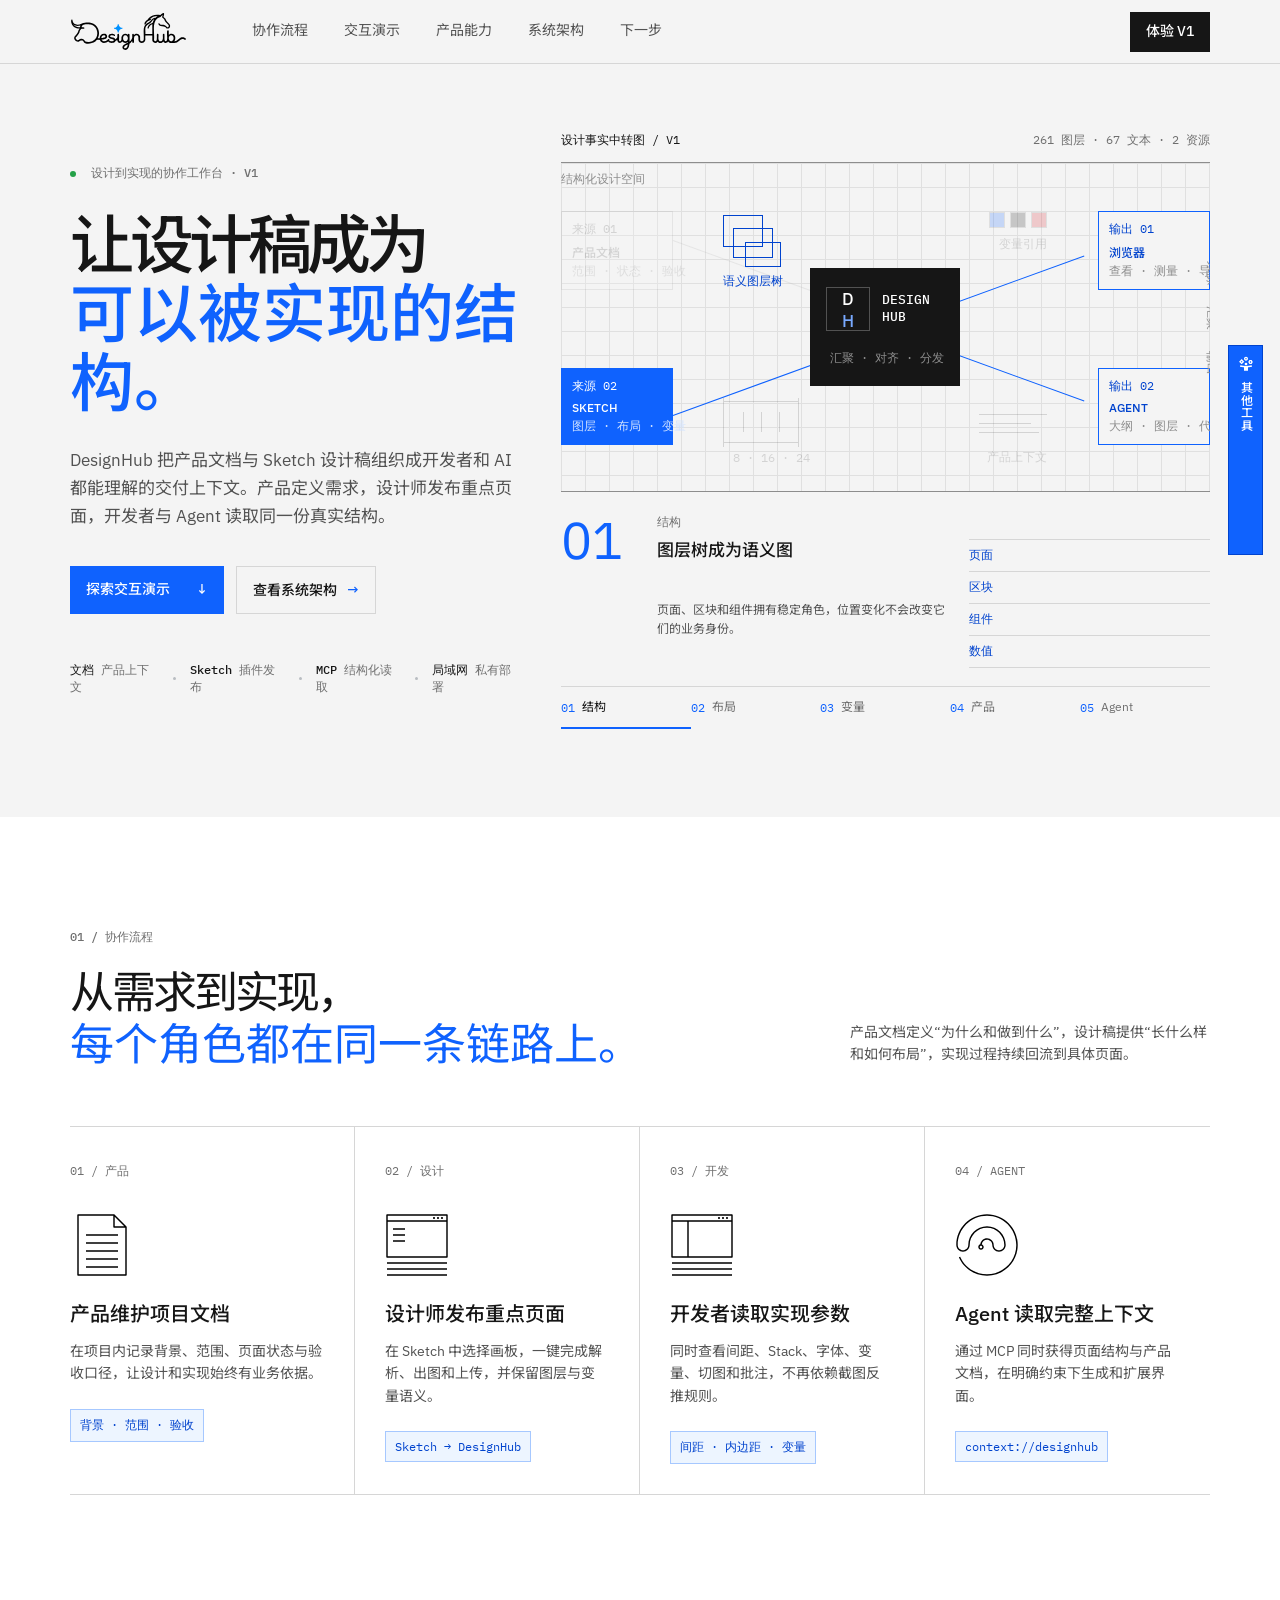
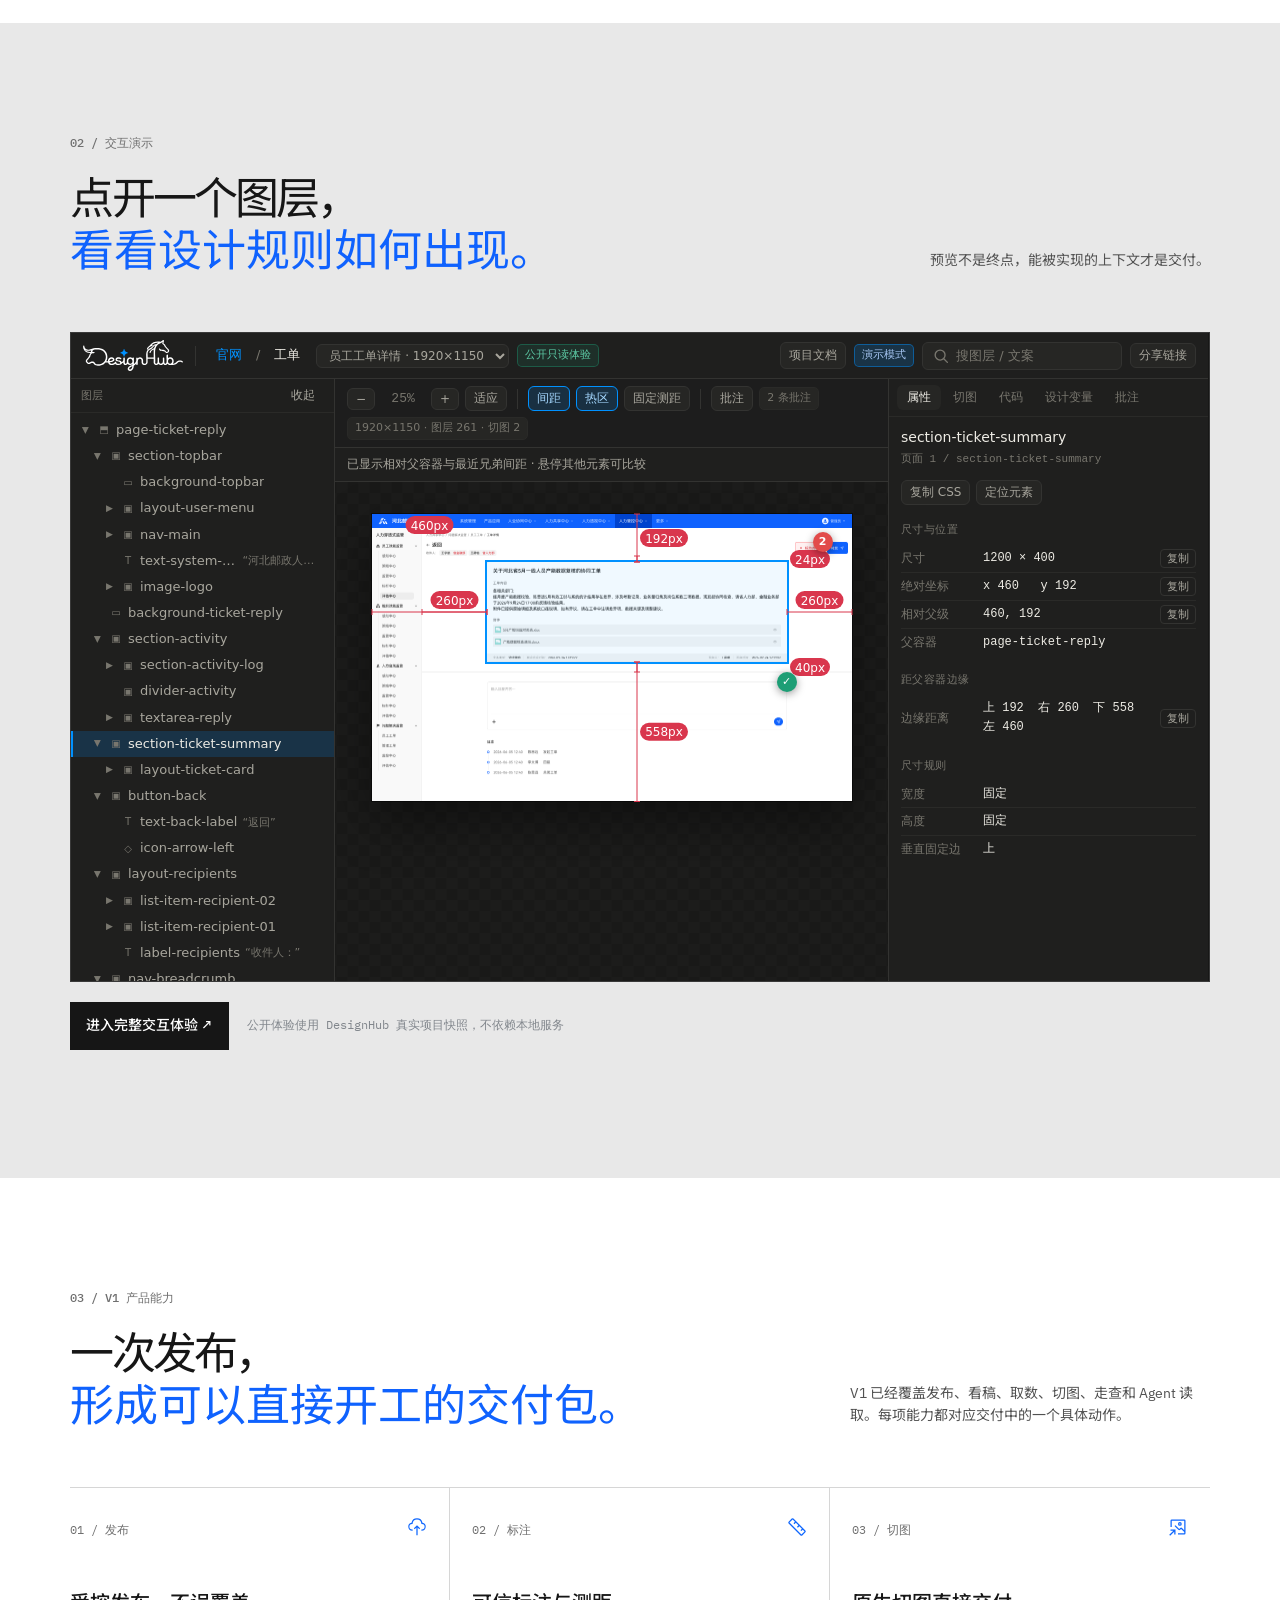
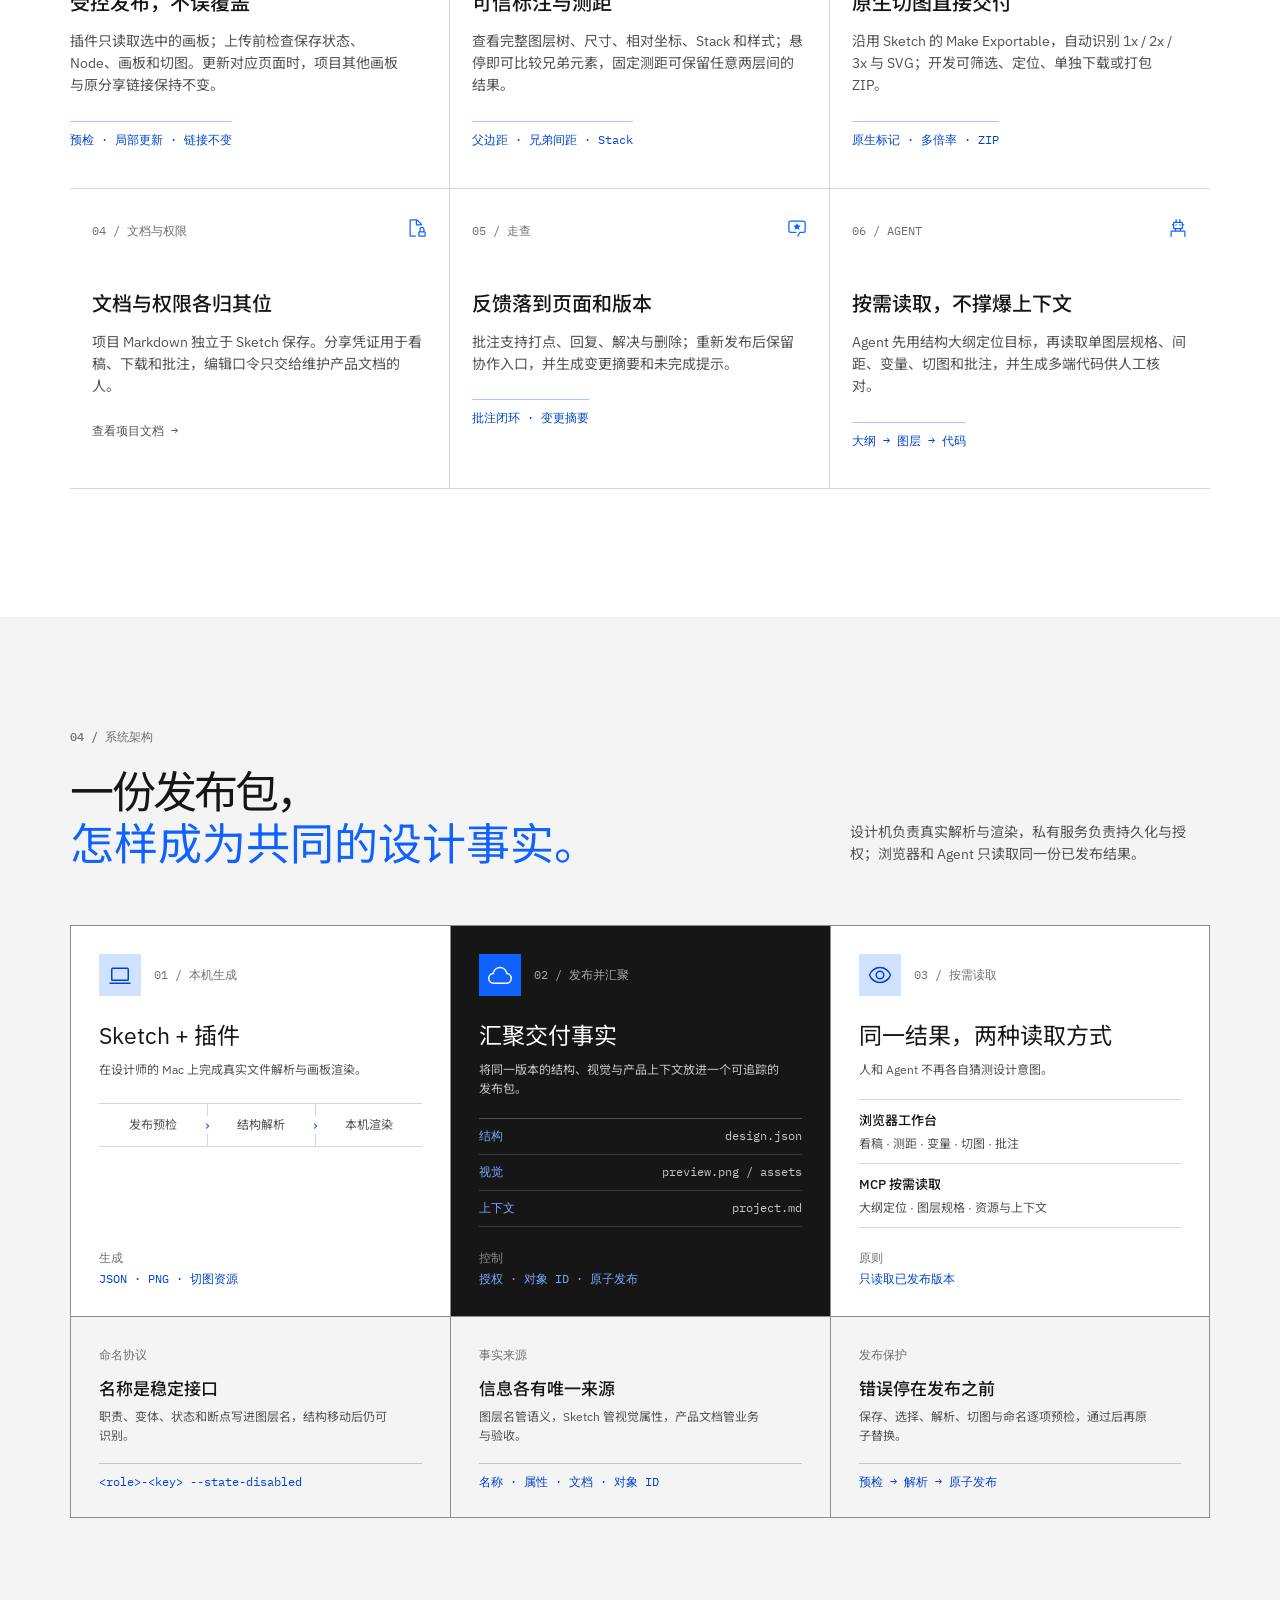
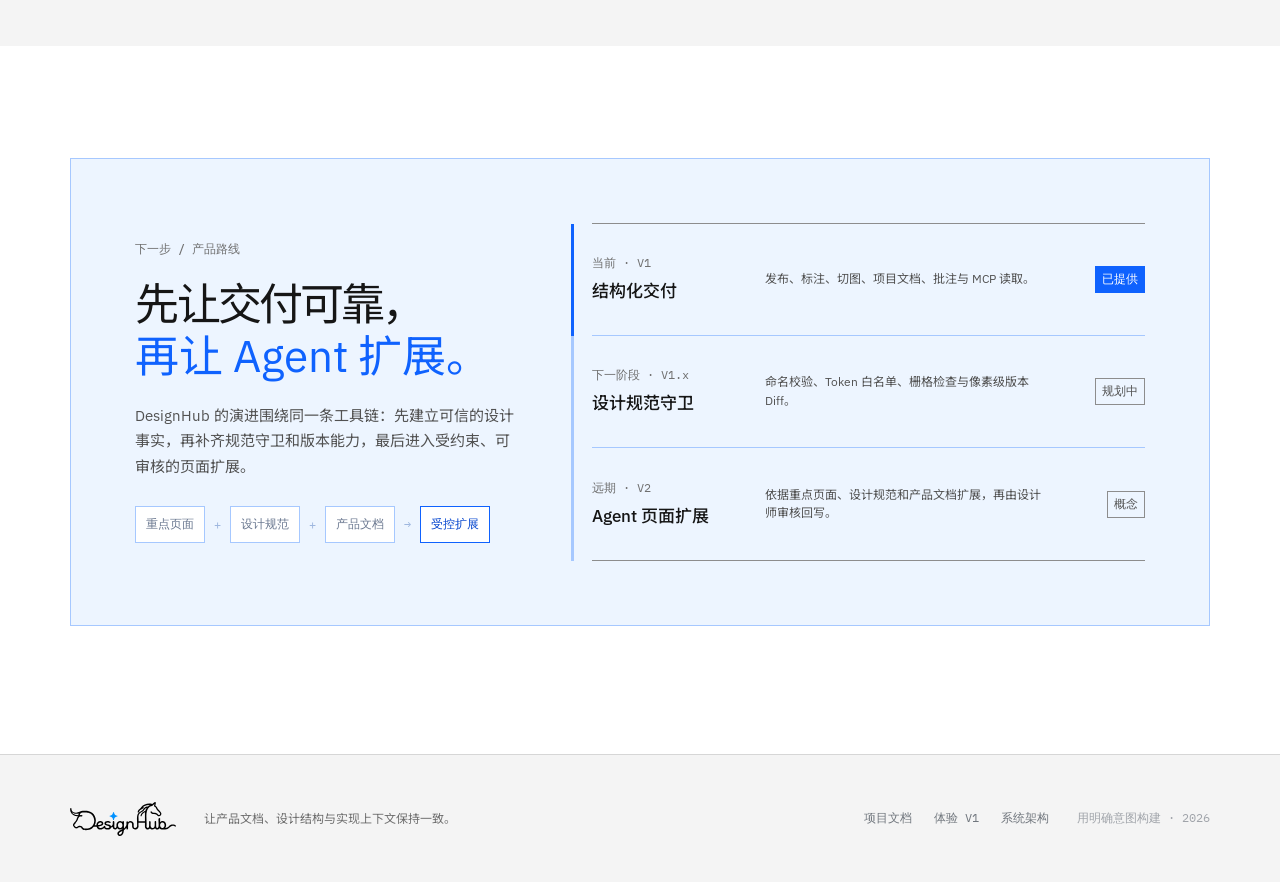
==== commit 9ea61a85: "Set main site type floor to 12px" ====
--- a/index.html
+++ b/index.html
@@ -6,7 +6,7 @@
   <meta name="description" content="DesignHub：把 Sketch 设计稿变成开发者和 AI 都能理解的结构化交付。">
   <title>DesignHub · 让设计稿成为可以被实现的结构</title>
   <link rel="icon" type="image/svg+xml" href="./assets/person-play.svg">
-  <link rel="stylesheet" href="./styles.css?v=site-18">
+  <link rel="stylesheet" href="./styles.css?v=site-19">
 </head>
 <body>
   <div class="site">
--- a/styles.css
+++ b/styles.css
@@ -272,3 +272,85 @@
   .system-evidence{grid-template-columns:1fr 1fr}.system-evidence>article:last-child{grid-column:1/-1;border-top:1px solid var(--line);border-left:0}
   .direction-card{grid-template-columns:1fr}.tool-roadmap{margin-top:12px}
 }
+
+/* Main site type floor: visible text follows the Carbon 12/16 minimum. */
+.site .eyebrow,
+.site .hero-meta,
+.site .window-head,
+.site .window-foot,
+.site .mini-logo,
+.site .layers label,
+.site .layer,
+.site .state,
+.site .canvas-bar,
+.site .phone-nav,
+.site .phone-nav b,
+.site .phone-image em,
+.site .phone-copy small,
+.site .phone-copy p,
+.site .phone-copy button,
+.site .measure,
+.site .inspector-tabs button,
+.site .inspector-title strong,
+.site .inspector-title small,
+.site .inspector dl,
+.site .inspector code,
+.site .anatomy-head,
+.site .anatomy-head small,
+.site .anatomy-source,
+.site .fact-pin,
+.site .fact-tabs button,
+.site .fact-content > small,
+.site .fact-content > p,
+.site .fact-content dt,
+.site .fact-content dd,
+.site .fact-swatches li,
+.site .fact-steps li,
+.site .anatomy-foot,
+.site .anatomy-kicker,
+.site .fact-values > span,
+.site .fact-index button,
+.site .fact-index b,
+.site .map-axis,
+.site .map-node small,
+.site .map-node strong,
+.site .map-node span,
+.site .map-core > small,
+.site .map-glyph span,
+.site .workflow article > small,
+.site .cap-grid article > small,
+.site .workflow code,
+.site .demo-cta > span,
+.site .cap-grid a,
+.site .cap-proof,
+.site .timeline small,
+.site .timeline span,
+.site .flow,
+.site .future small,
+.site .future span,
+.site .future > i,
+.site .rule-lines code,
+.site .rule-lines span,
+.site .system-map small,
+.site .system-rules small,
+.site .system-node small,
+.site .system-node footer span,
+.site .system-node footer b,
+.site .source-pipeline span,
+.site .hub-data span,
+.site .output-list span,
+.site .system-rules-grid small,
+.site .system-rules-grid p,
+.site .system-rules-grid code,
+.site .tool-roadmap small,
+.site .tool-roadmap > article > span,
+.site .tool-dock-label,
+.site .tool-dock-tab span,
+.site .tool-dock-link small,
+.site .tool-dock-item small,
+.site .tool-dock-item em,
+.site .footer p,
+.site .footer nav,
+.site .footer > small {
+  font-size: 12px !important;
+}
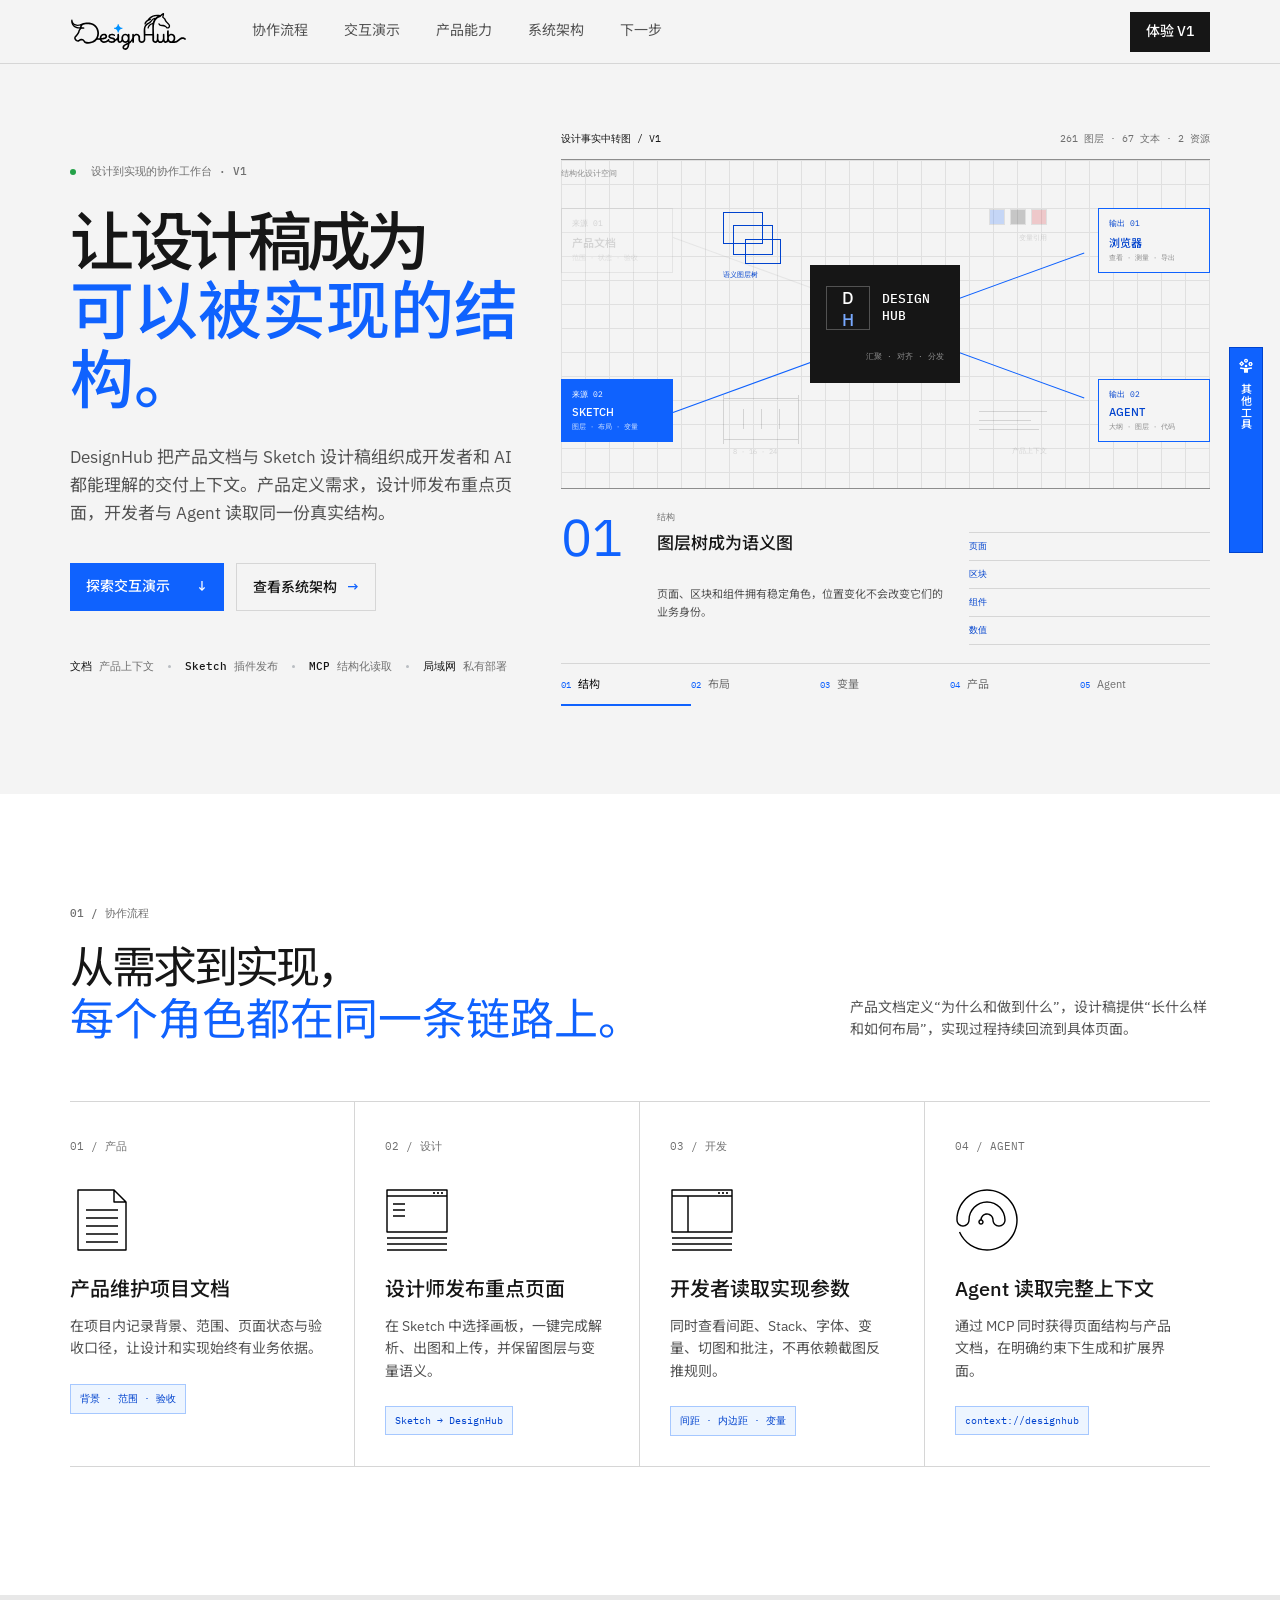
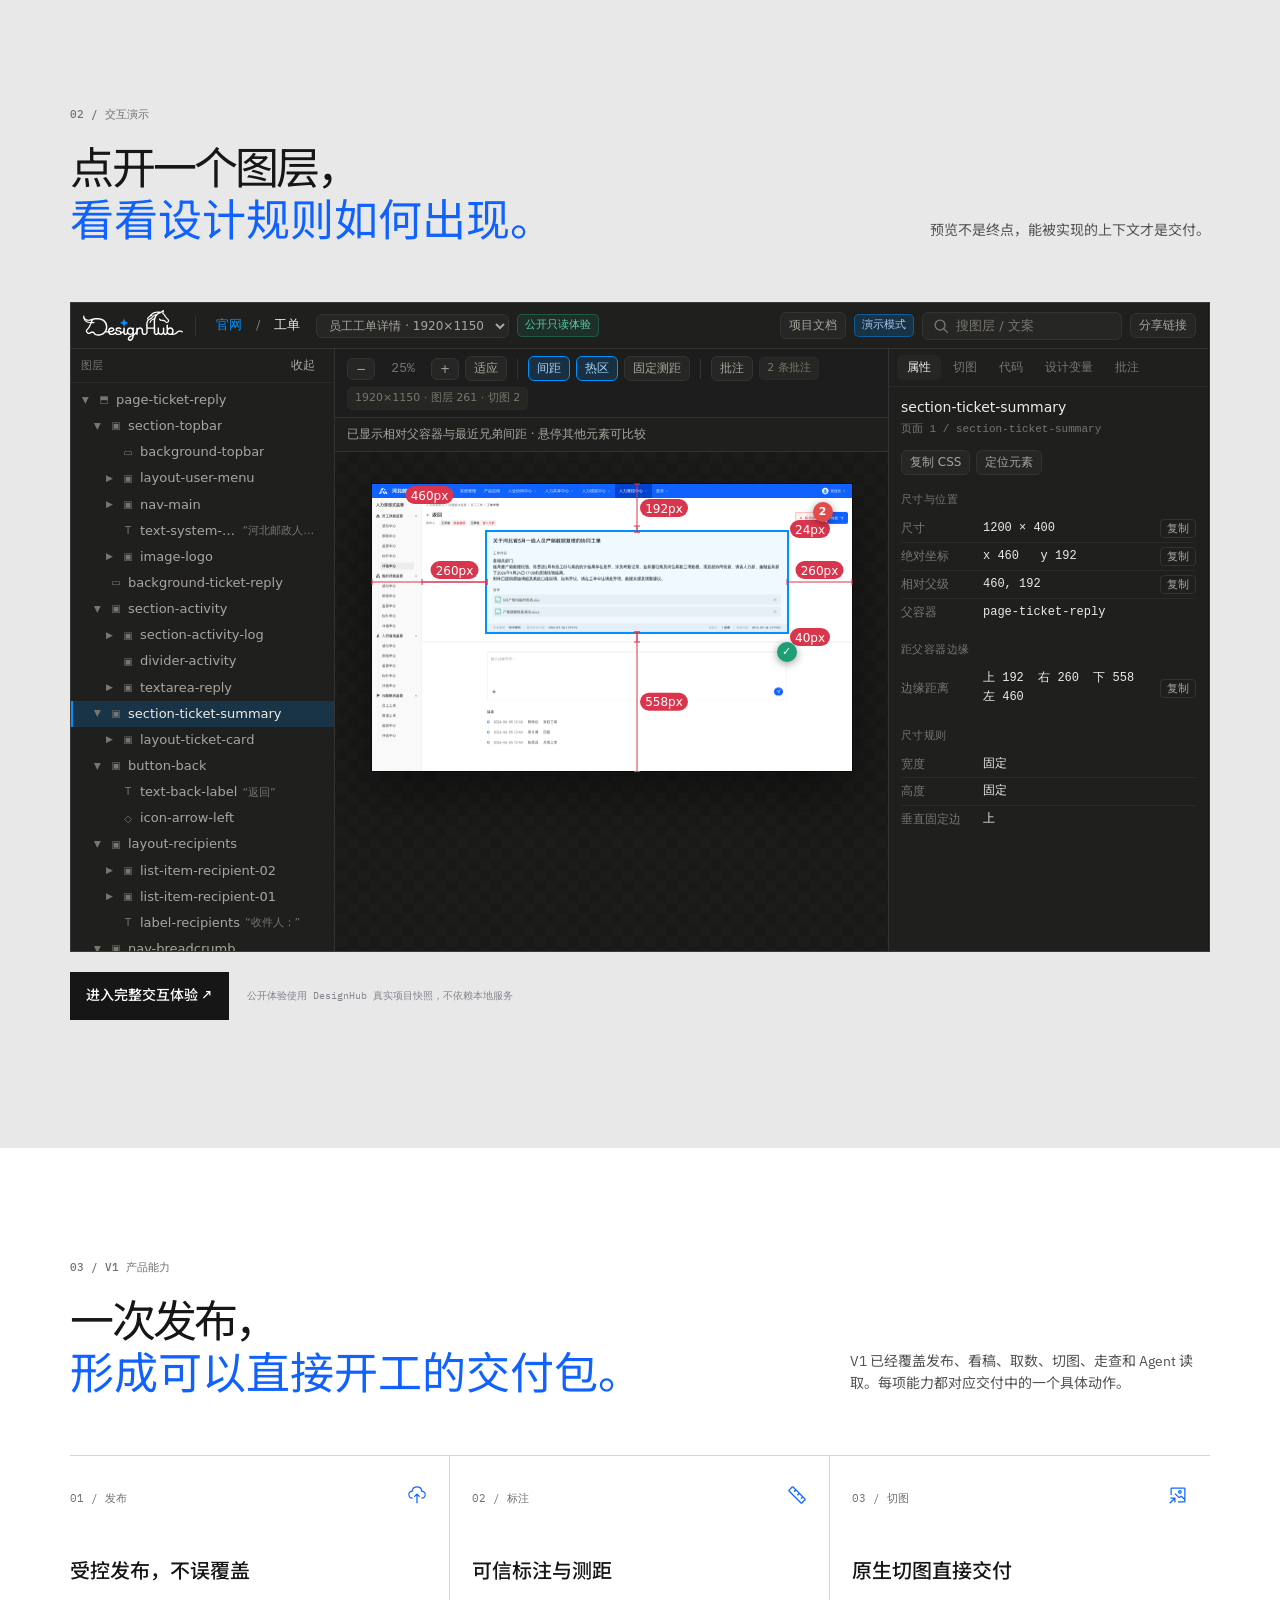
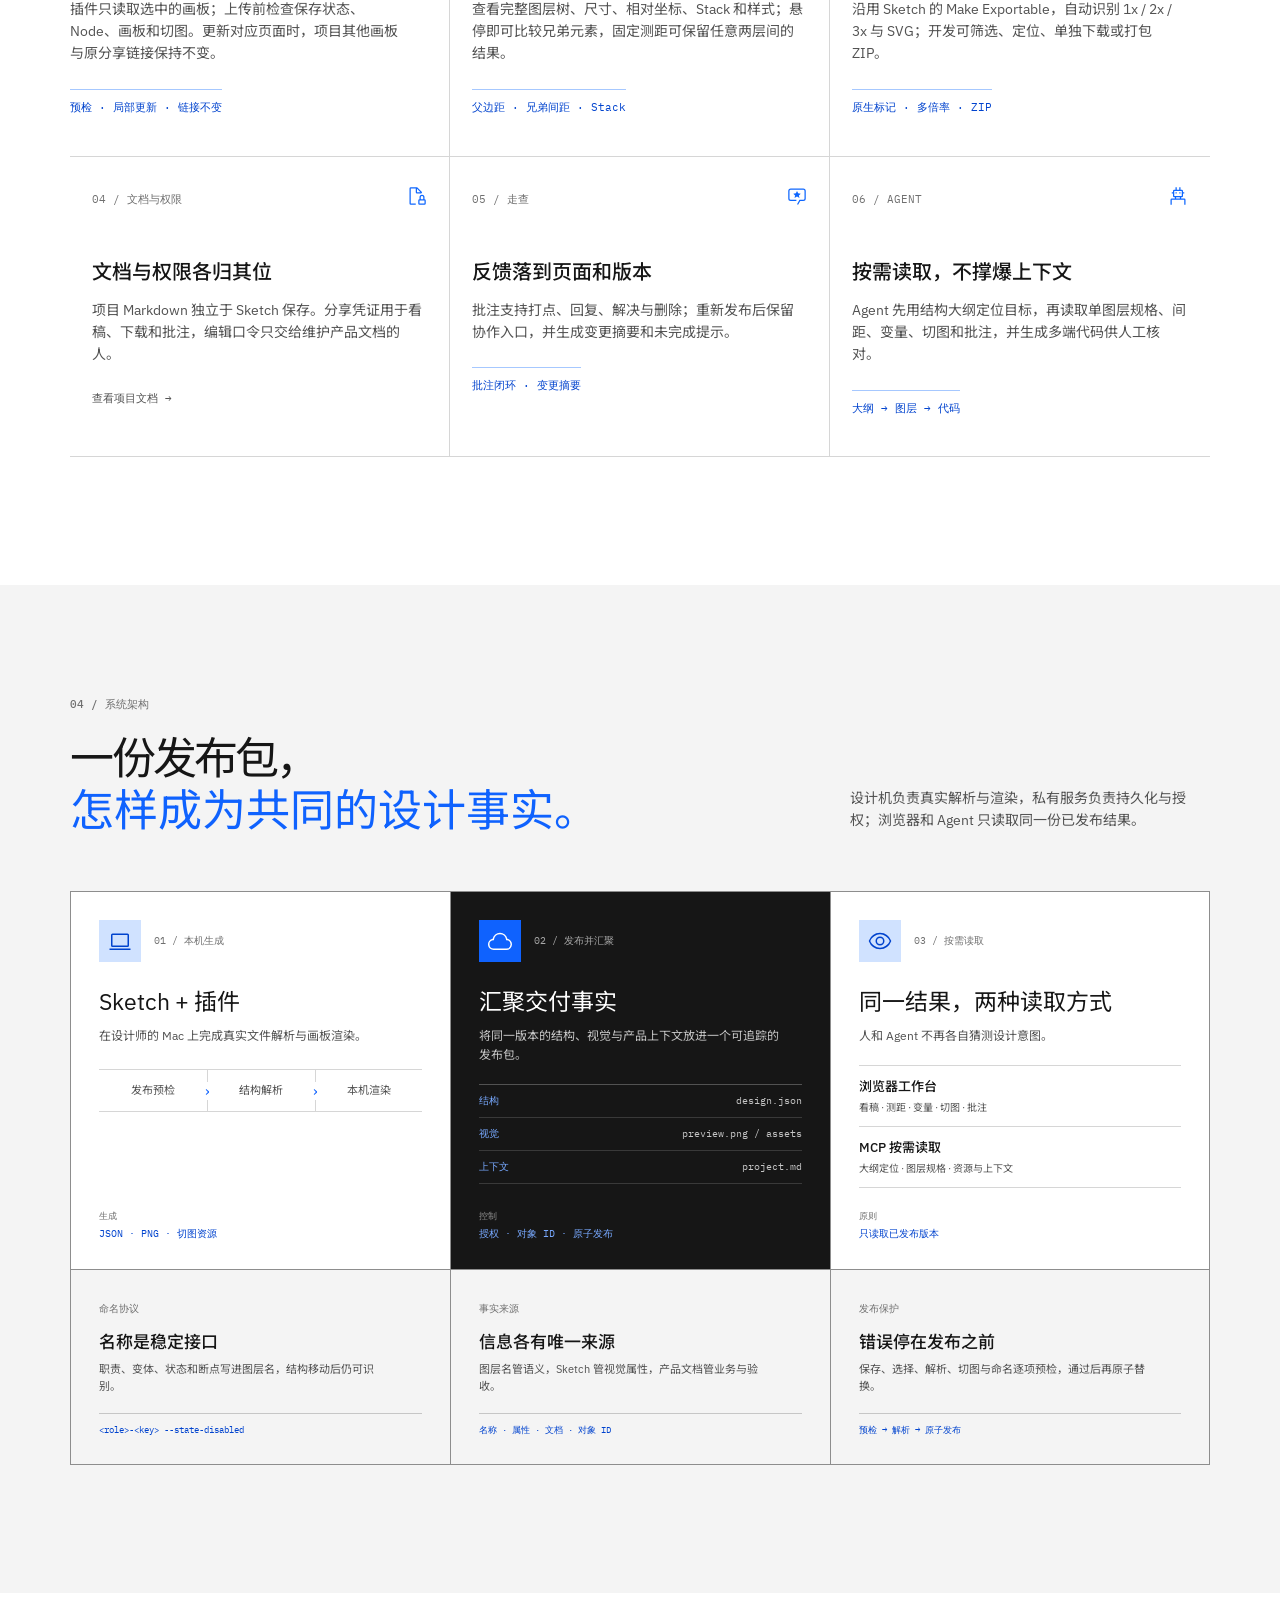
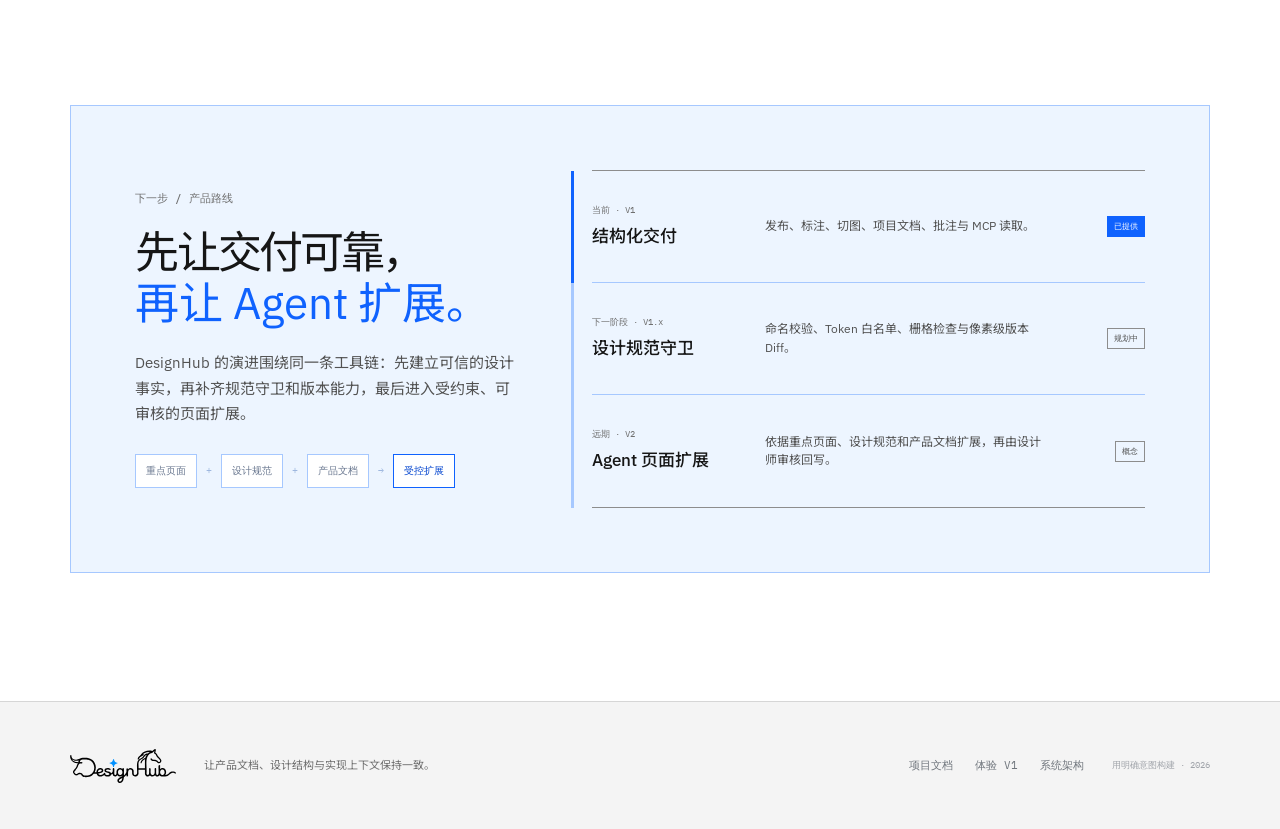
==== commit c4388062: "Revert "Set main site type floor to 12px" This reverts commit 9ea61a8515cd387aed15967abe6fcb769d1816" ====
--- a/index.html
+++ b/index.html
@@ -6,7 +6,7 @@
   <meta name="description" content="DesignHub：把 Sketch 设计稿变成开发者和 AI 都能理解的结构化交付。">
   <title>DesignHub · 让设计稿成为可以被实现的结构</title>
   <link rel="icon" type="image/svg+xml" href="./assets/person-play.svg">
-  <link rel="stylesheet" href="./styles.css?v=site-19">
+  <link rel="stylesheet" href="./styles.css?v=site-18">
 </head>
 <body>
   <div class="site">
--- a/styles.css
+++ b/styles.css
@@ -272,85 +272,3 @@
   .system-evidence{grid-template-columns:1fr 1fr}.system-evidence>article:last-child{grid-column:1/-1;border-top:1px solid var(--line);border-left:0}
   .direction-card{grid-template-columns:1fr}.tool-roadmap{margin-top:12px}
 }
-
-/* Main site type floor: visible text follows the Carbon 12/16 minimum. */
-.site .eyebrow,
-.site .hero-meta,
-.site .window-head,
-.site .window-foot,
-.site .mini-logo,
-.site .layers label,
-.site .layer,
-.site .state,
-.site .canvas-bar,
-.site .phone-nav,
-.site .phone-nav b,
-.site .phone-image em,
-.site .phone-copy small,
-.site .phone-copy p,
-.site .phone-copy button,
-.site .measure,
-.site .inspector-tabs button,
-.site .inspector-title strong,
-.site .inspector-title small,
-.site .inspector dl,
-.site .inspector code,
-.site .anatomy-head,
-.site .anatomy-head small,
-.site .anatomy-source,
-.site .fact-pin,
-.site .fact-tabs button,
-.site .fact-content > small,
-.site .fact-content > p,
-.site .fact-content dt,
-.site .fact-content dd,
-.site .fact-swatches li,
-.site .fact-steps li,
-.site .anatomy-foot,
-.site .anatomy-kicker,
-.site .fact-values > span,
-.site .fact-index button,
-.site .fact-index b,
-.site .map-axis,
-.site .map-node small,
-.site .map-node strong,
-.site .map-node span,
-.site .map-core > small,
-.site .map-glyph span,
-.site .workflow article > small,
-.site .cap-grid article > small,
-.site .workflow code,
-.site .demo-cta > span,
-.site .cap-grid a,
-.site .cap-proof,
-.site .timeline small,
-.site .timeline span,
-.site .flow,
-.site .future small,
-.site .future span,
-.site .future > i,
-.site .rule-lines code,
-.site .rule-lines span,
-.site .system-map small,
-.site .system-rules small,
-.site .system-node small,
-.site .system-node footer span,
-.site .system-node footer b,
-.site .source-pipeline span,
-.site .hub-data span,
-.site .output-list span,
-.site .system-rules-grid small,
-.site .system-rules-grid p,
-.site .system-rules-grid code,
-.site .tool-roadmap small,
-.site .tool-roadmap > article > span,
-.site .tool-dock-label,
-.site .tool-dock-tab span,
-.site .tool-dock-link small,
-.site .tool-dock-item small,
-.site .tool-dock-item em,
-.site .footer p,
-.site .footer nav,
-.site .footer > small {
-  font-size: 12px !important;
-}
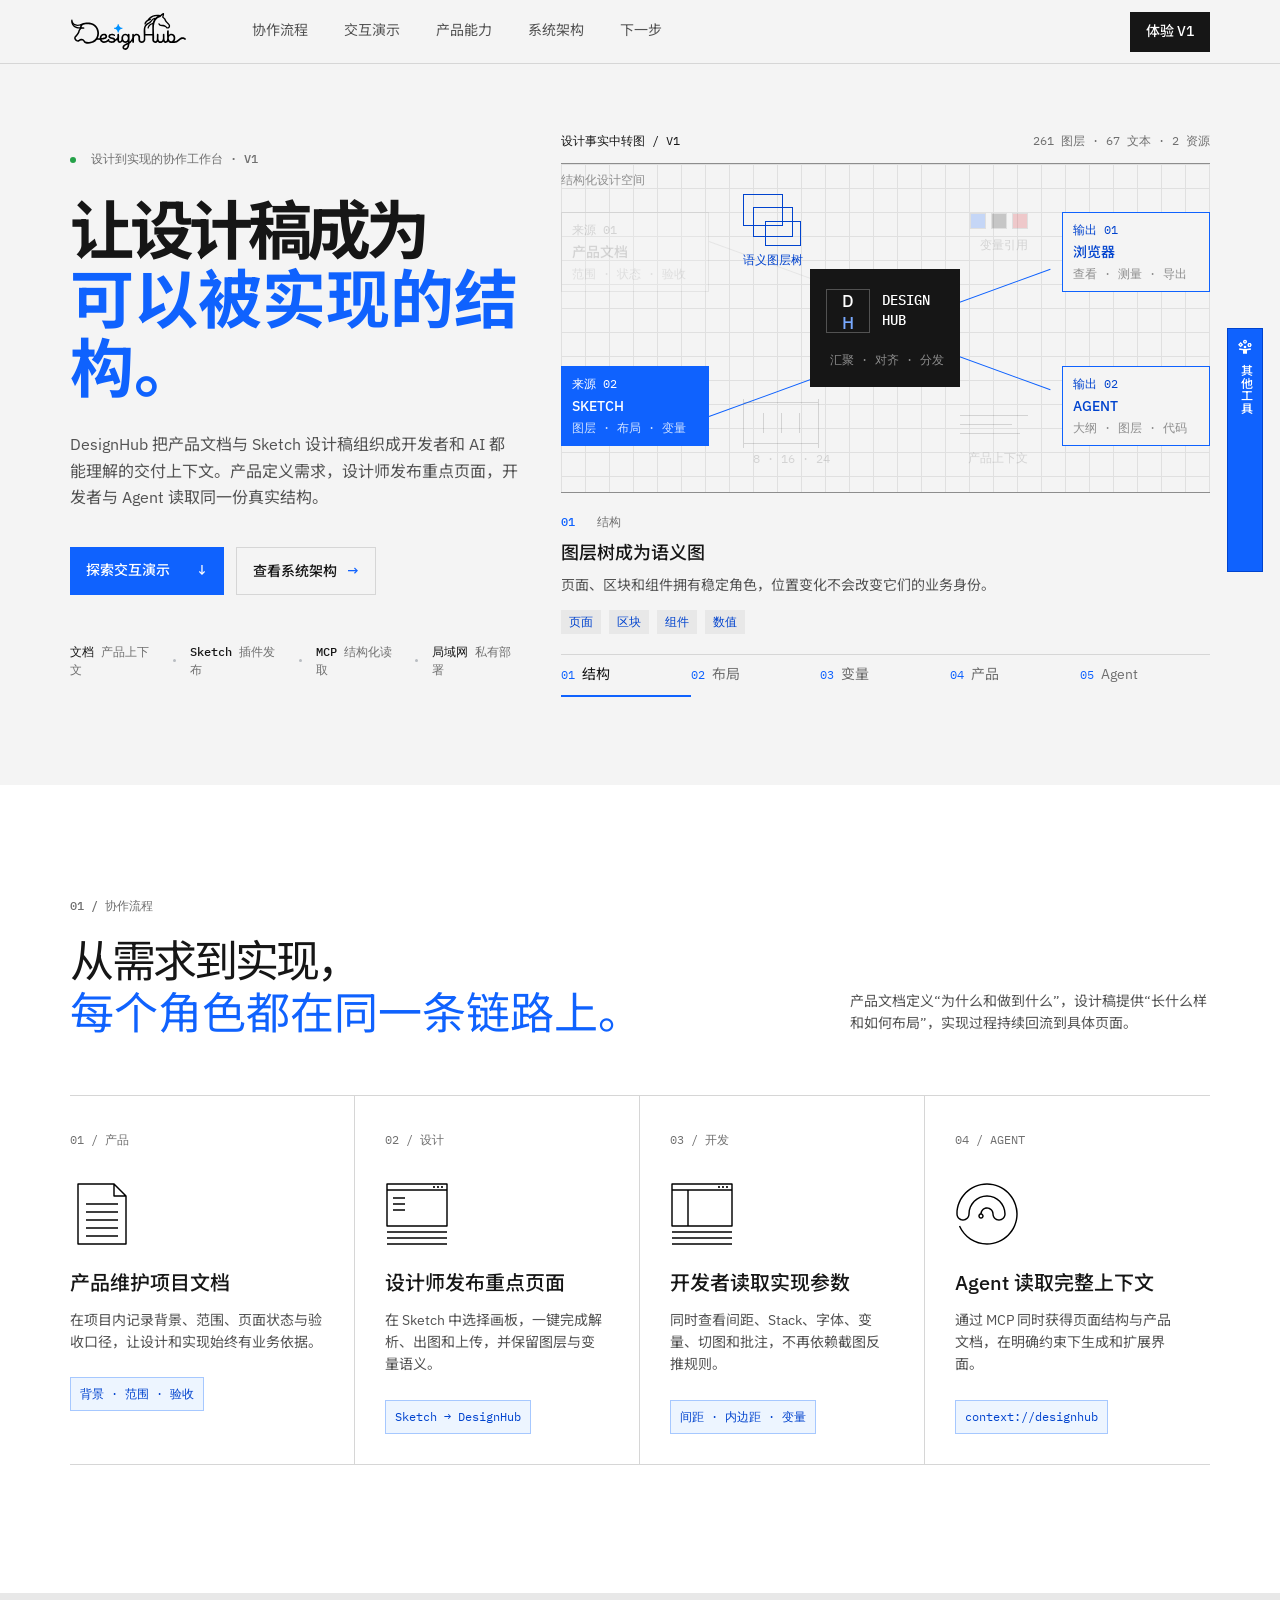
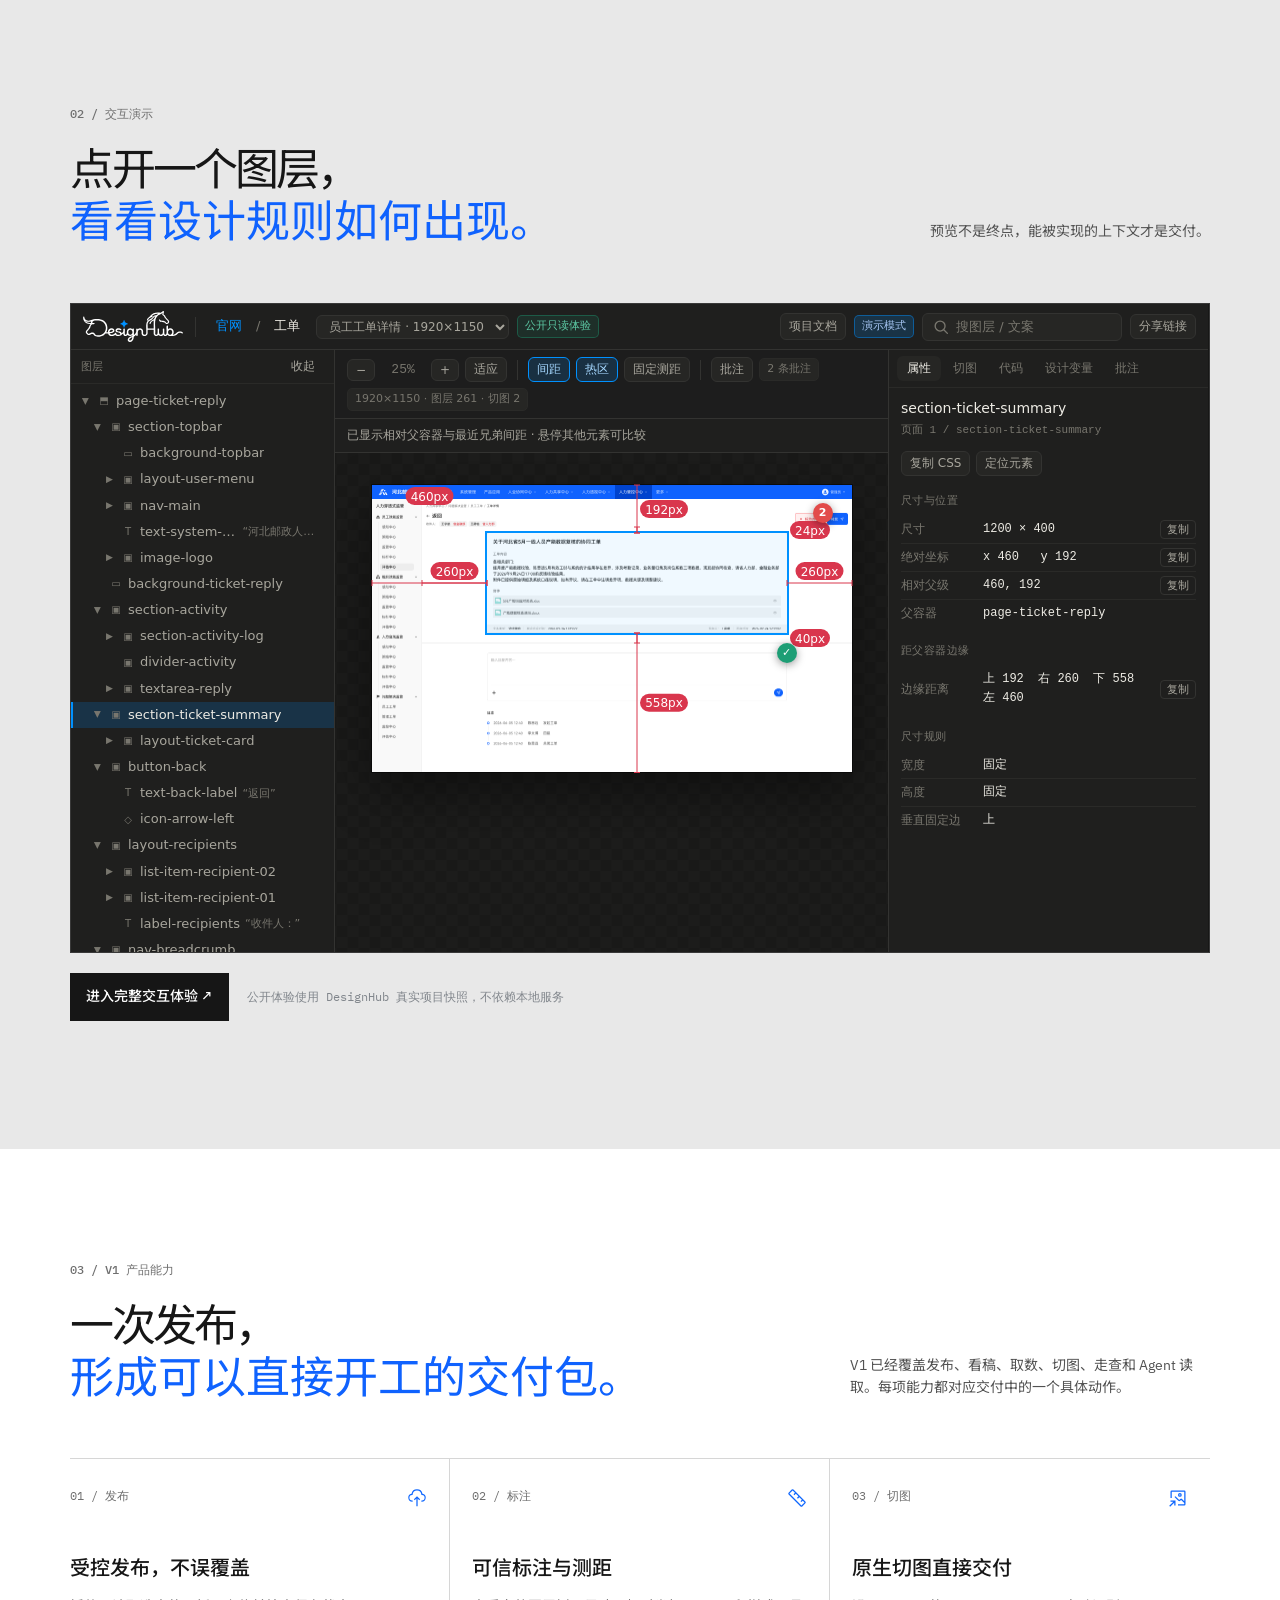
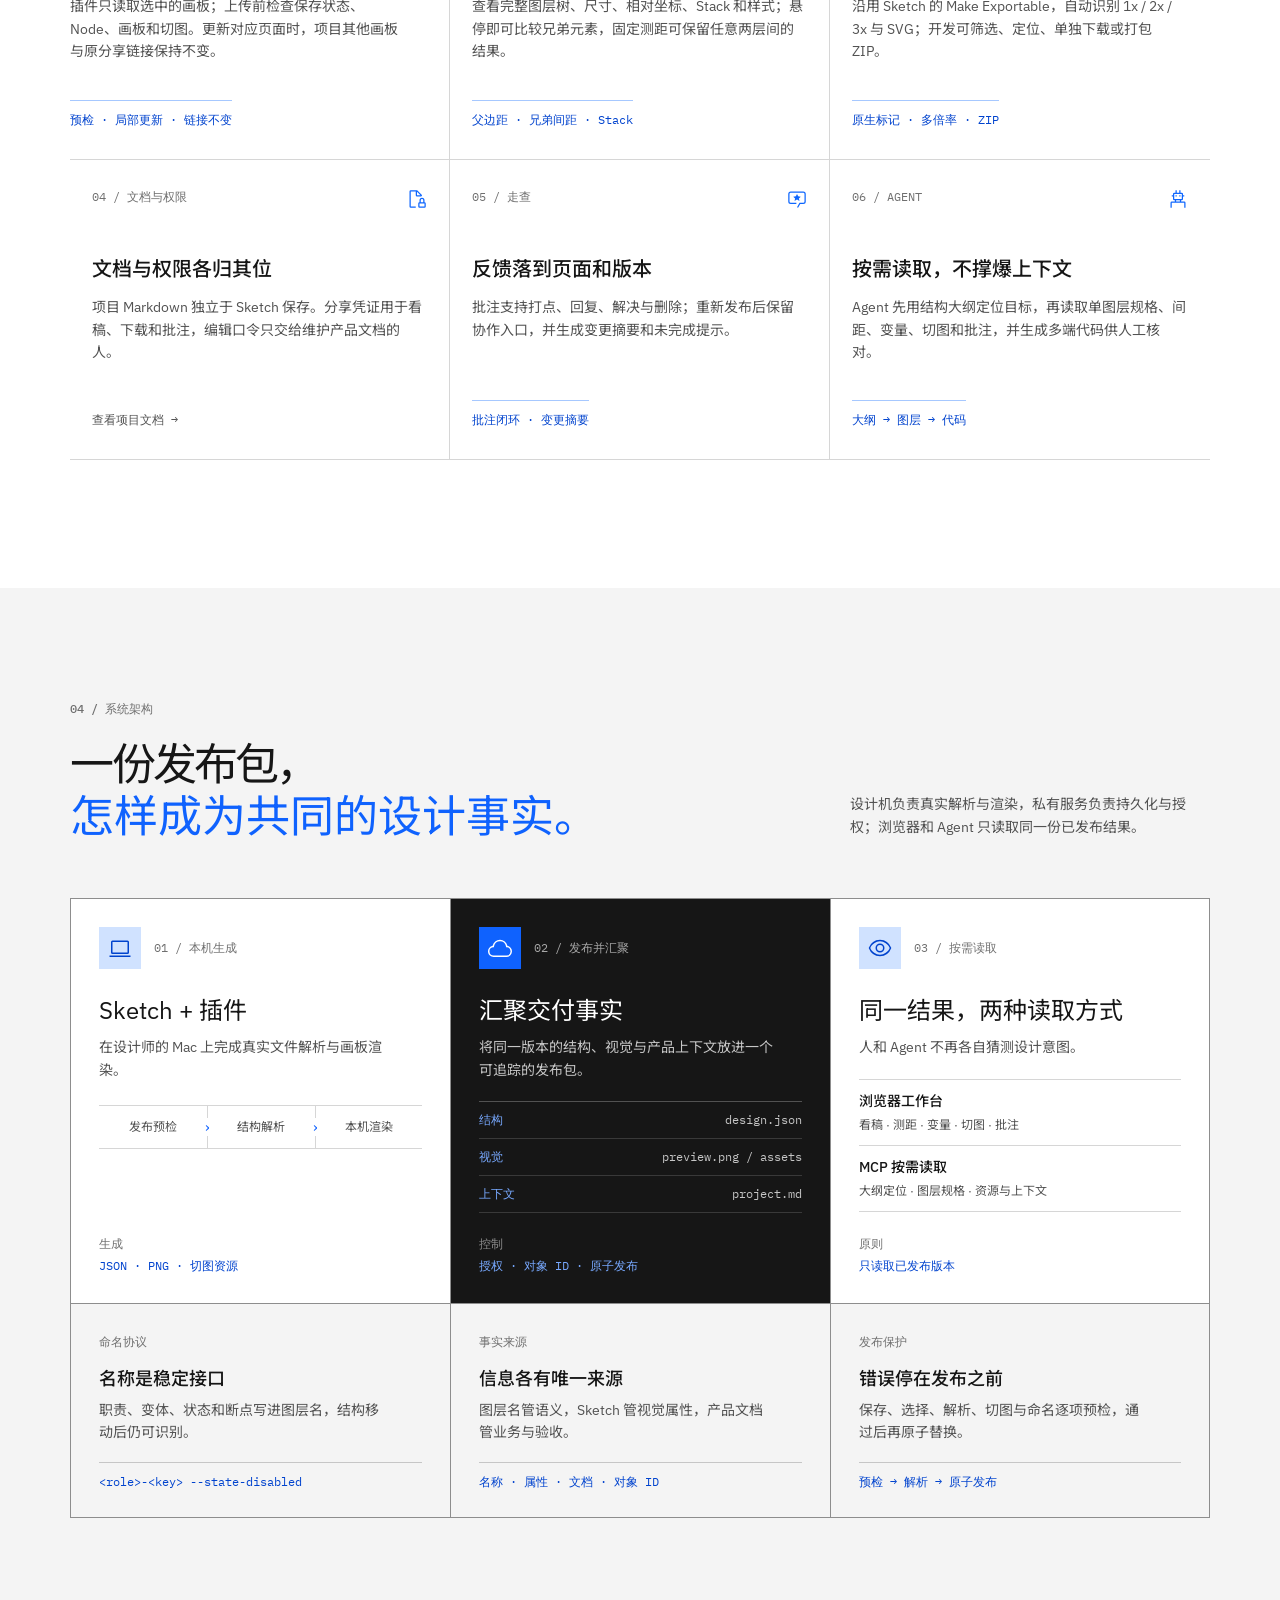
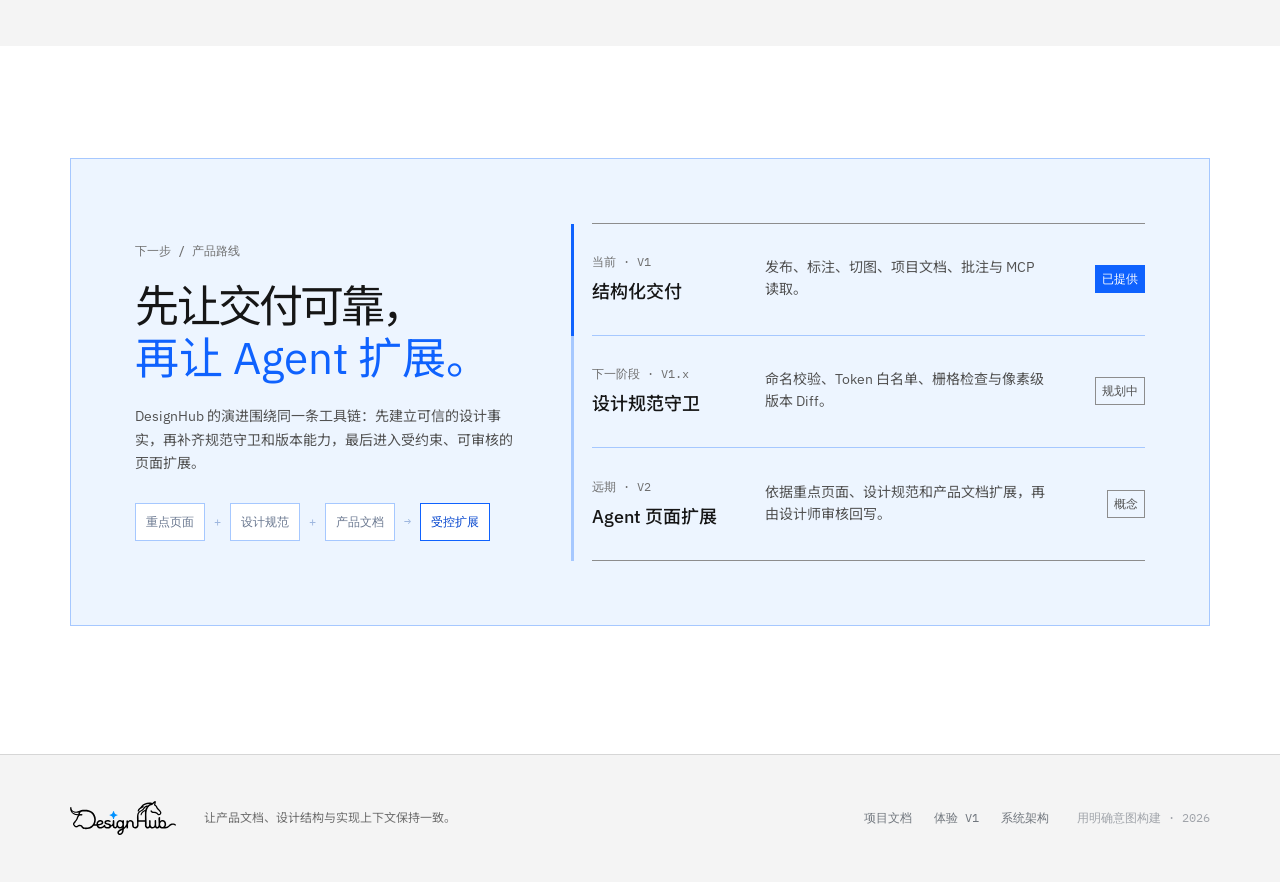
==== commit 56f7477e: "Polish homepage typography, card alignment and tool dock animation" ====
--- a/index.html
+++ b/index.html
@@ -6,17 +6,17 @@
   <meta name="description" content="DesignHub：把 Sketch 设计稿变成开发者和 AI 都能理解的结构化交付。">
   <title>DesignHub · 让设计稿成为可以被实现的结构</title>
   <link rel="icon" type="image/svg+xml" href="./assets/person-play.svg">
-  <link rel="stylesheet" href="./styles.css?v=site-18">
+  <link rel="stylesheet" href="./styles.css?v=type-7">
 </head>
 <body>
   <div class="site">
     <header class="nav shell">
       <a class="brand brand-logo-link" href="#top" aria-label="DesignHub 首页"><span class="brand-logo-frame"><img src="./assets/designhub-logo.svg" width="116" height="37" alt="DesignHub"></span></a>
-      <nav class="nav-links" data-nav>
+      <nav class="nav-links" id="site-navigation" data-nav aria-label="页面导航">
         <a href="#product">协作流程</a><a href="#demo">交互演示</a><a href="#capabilities">产品能力</a><a href="#system">系统架构</a><a href="#direction">下一步</a>
       </nav>
       <div class="nav-actions"><a class="button dark small" href="./demo.html">体验 V1</a></div>
-      <button class="menu-button" type="button" data-menu aria-label="打开导航"><span></span><span></span></button>
+      <button class="menu-button" type="button" data-menu aria-label="打开导航" aria-expanded="false" aria-controls="site-navigation"><span></span><span></span></button>
     </header>
 
     <main id="top">
@@ -103,11 +103,11 @@
       <section class="section direction" id="direction"><div class="shell"><div class="direction-card"><div><p class="eyebrow">下一步 / 产品路线</p><h2>先让交付可靠，<br><em>再让 Agent 扩展。</em></h2><p>DesignHub 的演进围绕同一条工具链：先建立可信的设计事实，再补齐规范守卫和版本能力，最后进入受约束、可审核的页面扩展。</p><div class="flow"><span>重点页面</span><b>+</b><span>设计规范</span><b>+</b><span>产品文档</span><b>→</b><strong>受控扩展</strong></div></div><div class="tool-roadmap" aria-label="DesignHub 产品规划"><article class="current"><div><small>当前 · V1</small><strong>结构化交付</strong></div><p>发布、标注、切图、项目文档、批注与 MCP 读取。</p><span>已提供</span></article><article><div><small>下一阶段 · V1.x</small><strong>设计规范守卫</strong></div><p>命名校验、Token 白名单、栅格检查与像素级版本 Diff。</p><span>规划中</span></article><article><div><small>远期 · V2</small><strong>Agent 页面扩展</strong></div><p>依据重点页面、设计规范和产品文档扩展，再由设计师审核回写。</p><span>概念</span></article></div></div></div></section>
     </main>
     <aside class="tool-dock" aria-label="其他工具">
-      <button class="tool-dock-tab" type="button" aria-label="查看其他工具">
+      <button class="tool-dock-tab" type="button" aria-label="查看其他工具" aria-expanded="false" aria-controls="other-tools">
         <img src="./assets/person-play.svg" alt="">
         <span>其他工具</span>
       </button>
-      <div class="tool-dock-panel">
+      <div class="tool-dock-panel" id="other-tools">
         <p class="tool-dock-label">工具索引 / TOOL INDEX</p>
         <a class="tool-dock-link" href="https://styleatlas.art/local/" target="_blank" rel="noopener noreferrer">
           <span><strong>Style Atlas</strong><small>AI 视觉素材库 · 分析与复用</small></span><b>↗</b>
@@ -115,13 +115,13 @@
         <a class="tool-dock-link" href="https://uxopc.com/ux-walkthrough/" target="_blank" rel="noopener noreferrer">
           <span><strong>设计走查 Skill</strong><small>PC 端体验走查 · 证据与验收</small></span><b>↗</b>
         </a>
-        <a class="tool-dock-link" href="https://liuyahui59.github.io/x-chart-site/" target="_blank" rel="noopener noreferrer">
+        <a class="tool-dock-link" href="./x-chart/" target="_blank" rel="noopener noreferrer">
           <span><strong>Sketch 图表插件</strong><small>自由组合 · 可编辑矢量图层</small></span><b>↗</b>
         </a>
       </div>
     </aside>
     <footer class="footer shell"><a class="brand brand-logo-link" href="#top" aria-label="DesignHub 首页"><span class="brand-logo-frame"><img src="./assets/designhub-logo.svg" width="106" height="34" alt="DesignHub"></span></a><p>让产品文档、设计结构与实现上下文保持一致。</p><nav><a href="./workspace.html">项目文档</a><a href="./demo.html">体验 V1</a><a href="#system">系统架构</a></nav><small>用明确意图构建 · 2026</small></footer>
   </div>
-  <script type="module" src="./script.js?v=site-18"></script>
+  <script type="module" src="./script.js?v=mobile-1"></script>
 </body>
 </html>
--- a/styles.css
+++ b/styles.css
@@ -1,4 +1,4 @@
-@import url('https://fonts.googleapis.com/css2?family=IBM+Plex+Mono:wght@400;500&family=IBM+Plex+Sans:wght@400;500;600&family=Noto+Sans+SC:wght@400;500;600;700&display=swap');
+@import url('https://fonts.googleapis.com/css2?family=IBM+Plex+Mono:wght@400;500&family=IBM+Plex+Sans:wght@400;500;600;700&family=Noto+Sans+SC:wght@400;500;600;700&display=swap');
 :root{--ink:#161616;--ink2:#262626;--muted:#525252;--line:#d6d6d6;--paper:#f4f4f4;--white:#fff;--blue:#0f62fe;--blue2:#d0e2ff;--green:#24a148;--red:#da1e28;--gold:#f1c21b;--mono:"IBM Plex Mono",ui-monospace,SFMono-Regular,Menlo,monospace;--sans:"IBM Plex Sans","Noto Sans SC","PingFang SC","Microsoft YaHei",sans-serif}
 *{box-sizing:border-box;margin:0;padding:0}html{scroll-behavior:smooth;background:var(--paper)}body{color:var(--ink);background:var(--paper);font:15px/1.6 var(--sans);-webkit-font-smoothing:antialiased}a{color:inherit;text-decoration:none}button{color:inherit;background:none;border:0;cursor:pointer;font:inherit}.shell{max-width:1440px;margin:0 auto;padding-left:clamp(22px,7vw,120px);padding-right:clamp(22px,7vw,120px)}.nav{height:76px;display:flex;align-items:center;gap:46px}.brand{display:flex;align-items:center;gap:10px;font-size:16px;letter-spacing:-.03em}.brand-mark{display:grid;place-items:center;width:28px;height:28px;border-radius:7px;background:var(--ink);color:#fff;font-size:13px;font-weight:800;letter-spacing:-.08em}.brand-mark span{color:#74abff}.nav-links{display:flex;gap:30px;color:#6b7178;font-size:13px}.nav-links a:hover,.nav-workspace:hover,.underlink:hover{color:var(--blue)}.nav-actions{display:flex;align-items:center;gap:20px;margin-left:auto}.nav-workspace{color:#5d6269;font-size:13px}.nav-workspace span{color:var(--blue)}.button{display:inline-flex;align-items:center;justify-content:center;gap:10px;min-height:44px;padding:0 18px;border-radius:8px;font-size:13px;font-weight:700;transition:.2s transform,.2s box-shadow,.2s background}.button:hover{transform:translateY(-2px);box-shadow:0 10px 22px #1011131c}.button.dark{color:#fff;background:var(--ink)}.button.dark:hover{background:#363a40}.button.blue{color:#fff;background:var(--blue);box-shadow:0 8px 20px #1477ff33}.button.blue:hover{background:#0c5fda}.button.small{min-height:36px;padding:0 14px}.underlink{display:inline-block;padding-bottom:4px;border-bottom:1px solid #b5bac0;font-size:13px;font-weight:700}.underlink span{color:var(--blue);margin-left:7px}.menu-button{display:none;width:34px;height:34px;border:1px solid var(--line);border-radius:7px}.menu-button span{display:block;width:15px;height:1px;margin:4px auto;background:var(--ink)}.eyebrow{color:#7b8087;font:500 10px var(--mono);letter-spacing:.11em}.eyebrow i{display:inline-block;width:7px;height:7px;margin-right:7px;border-radius:50%;background:var(--green);box-shadow:0 0 0 4px #29bd751f}.hero{display:grid;grid-template-columns:minmax(0,.9fr) minmax(500px,1.1fr);align-items:center;gap:64px;min-height:690px;padding-top:70px;padding-bottom:100px}.hero h1{max-width:650px;margin-top:27px;font-size:64px;font-weight:800;letter-spacing:-.075em;line-height:1.08}.hero em,h2 em{color:var(--blue);font-style:normal}.hero-text{max-width:570px;margin-top:27px;color:#5d6269;font-size:16px;line-height:1.9}.hero-actions{display:flex;align-items:center;gap:24px;margin-top:34px}.hero-meta{display:flex;align-items:center;gap:13px;margin-top:52px;color:#8a8e94;font:10px var(--mono)}.hero-meta b{color:var(--ink);font-weight:500}.hero-meta i{width:3px;height:3px;border-radius:50%;background:#b9bdc2}.product-window{min-width:0;overflow:hidden;border:1px solid #30363b;border-radius:12px;background:#202326;box-shadow:0 26px 80px #13182033;transform:perspective(1200px) rotateY(-3deg) rotateX(1deg)}.window-head,.window-foot{display:flex;align-items:center;height:38px;padding:0 14px;color:#9da3ab;font:9px var(--mono)}.window-head{border-bottom:1px solid #343a40;background:#25282c}.window-dots{display:flex;gap:5px;margin-right:22px}.window-dots i{width:7px;height:7px;border-radius:50%;background:#4e545a}.window-dots i:first-child{background:#e16161}.window-dots i:nth-child(2){background:#d9a33d}.window-dots i:nth-child(3){background:#4fb886}.mini-logo{display:inline-grid;place-items:center;width:16px;height:16px;margin-right:5px;border-radius:4px;color:#fff;background:var(--blue);font-size:9px}.window-head small{color:#626970;margin:0 6px}.sync{margin-left:auto;color:#73d7a2}.window-body{display:grid;grid-template-columns:154px minmax(0,1fr) 190px;height:412px}.layers,.inspector{background:#202326}.layers{padding:16px 9px;border-right:1px solid #343a40}.layers label{display:block;padding:0 8px 9px;color:#87909a;font:9px var(--mono);letter-spacing:.08em;text-transform:uppercase}.layers label small{float:right;color:#50575f}.layer,.state{display:flex;align-items:center;min-height:29px;padding:0 7px;border-radius:5px;color:#9ca4ad;font-size:10px}.layer b{margin-left:auto;color:#5f6972;font-weight:400}.layer.active{color:#fff;background:#1477ff38}.layer.selected{color:#d7e6ff;background:#1477ff1c}.layer.indent{padding-left:23px}.layers hr{height:1px;margin:14px 7px;border:0;background:#30353a}.state{min-height:26px;color:#76808a}.state.muted{color:#59616a}.canvas{position:relative;overflow:hidden;background:#2b2f33}.canvas-bar{height:36px;padding:0 13px;color:#8d969f;border-bottom:1px solid #3d4248;font:9px/36px var(--mono)}.canvas-bar span{margin-left:13px;padding:3px 7px;border:1px solid #454b51;border-radius:4px;color:#c7ced6}.canvas-bar b{float:right;color:#7c8791;font-weight:400}.canvas-content{position:absolute;inset:36px 0 0;display:grid;place-items:center;background:#272b2f;background-image:linear-gradient(45deg,#fff1 25%,transparent 25%),linear-gradient(-45deg,#fff1 25%,transparent 25%),linear-gradient(45deg,transparent 75%,#fff1 75%),linear-gradient(-45deg,transparent 75%,#fff1 75%);background-size:24px 24px;background-position:0 0,0 12px,12px -12px,-12px 0}.phone{position:relative;width:156px;height:306px;overflow:hidden;border:6px solid #121416;border-radius:19px;background:#f2f4f7;box-shadow:0 12px 28px #00000059}.notch{position:absolute;top:0;left:50%;z-index:2;width:48px;height:8px;border-radius:0 0 8px 8px;background:#121416;transform:translateX(-50%)}.phone-nav{display:flex;align-items:center;justify-content:space-between;height:35px;padding:8px 10px 0;background:#fff;color:#24262a;font-size:8px}.phone-nav span{font-size:20px;line-height:1}.phone-nav b{font-size:9px}.phone-image{position:relative;height:100px;background:#dce7ee}.phone-image:after{content:"";position:absolute;inset:14px 18px;border-radius:50%;background:#c4d8e0}.phone-image em{position:absolute;top:8px;left:8px;z-index:1;padding:3px 4px;background:var(--red);color:#fff;font:7px var(--mono);font-style:normal}.phone-copy{padding:13px 12px}.phone-copy small{color:#7d8690;font-size:6px}.phone-copy h3{margin-top:2px;color:#1a1d21;font-size:12px}.phone-copy>strong{display:block;margin-top:7px;color:var(--red);font:15px var(--mono)}.phone-copy hr{height:1px;margin:12px 0 10px;border:0;background:#d8dde1}.swatches{display:flex;gap:6px}.swatches i{display:block;width:10px;height:10px;border:1px solid #ccd1d7;border-radius:50%;background:#f7f7f5}.swatches i:nth-child(2){background:#3e94d9;outline:1px solid var(--blue);outline-offset:2px}.swatches i:nth-child(3){background:#d6d0c1}.phone-copy p{margin-top:12px;color:#737a83;font-size:6px;line-height:1.65}.phone-copy button{width:100%;margin-top:19px;padding:7px;color:#fff;background:#151719;font-size:8px}.measure{position:absolute;color:#ff7a8c;font:9px var(--mono)}.measure:before{content:"";display:inline-block;width:24px;height:1px;margin-right:4px;vertical-align:3px;background:#ff657b}.measure.gap{top:44%;left:calc(50% + 95px)}.measure.width{bottom:14%;left:calc(50% - 95px)}.inspector{padding:0 13px;border-left:1px solid #343a40}.inspector-tabs{display:flex;gap:14px;height:37px;border-bottom:1px solid #343a40}.inspector-tabs button{height:37px;color:#737c86;font:9px/37px var(--mono)}.inspector-tabs button.active{color:#fff;border-bottom:1px solid var(--blue)}.inspector-content{padding-top:16px}.inspector-title{display:flex;align-items:center;gap:8px}.inspector-title>b{display:grid;place-items:center;width:24px;height:24px;border-radius:6px;color:#5dd49a;background:#29bd751f;font-size:14px}.inspector-title strong,.inspector-title small{display:block}.inspector-title strong{color:#e3e7eb;font-size:10px}.inspector-title small{margin-top:2px;color:#7c8790;font:8px var(--mono)}.inspector dl{display:grid;grid-template-columns:1fr auto;gap:14px 8px;margin-top:19px;font:9px var(--mono)}.inspector dt{color:#818b94}.inspector dd{color:#d8dee4}.blue-text,.properties div:nth-child(2) strong{color:#6ea9ff!important}.inspector hr{height:1px;margin:18px 0 14px;border:0;background:#353b41}.inspector code{color:#aeb8c2;font:9px/1.8 var(--mono)}.inspector code em{color:#70a9ff;font-style:normal}.window-foot{gap:18px;border-top:1px solid #343a40;color:#7f8992}.window-foot span:first-child{color:#7caeff}.window-foot span:nth-child(2){color:#73d4a1}.window-foot span:nth-child(3){color:#d5a04d}.window-foot b{margin-left:auto;color:#7f8992;font-weight:400}.facts{display:grid;grid-template-columns:minmax(260px,1.8fr) repeat(3,1fr);gap:24px;align-items:end;padding-top:28px;padding-bottom:86px;border-top:1px solid var(--line)}.fact-intro p+p{max-width:360px;margin-top:13px;color:#676c73;font-size:13px}.facts>div:not(:first-child){padding-left:22px;border-left:1px solid var(--line)}.facts strong{display:block;font:500 30px var(--mono);letter-spacing:-.06em}.facts span{display:block;margin-top:4px;color:#83888e;font-size:11px}.section{padding-top:108px;padding-bottom:128px}.white{background:#fff}.section-heading{display:flex;justify-content:space-between;align-items:flex-end;margin-bottom:60px}.section-heading h2,.build-intro h2,.direction-card h2{margin-top:18px;font-size:42px;font-weight:800;line-height:1.16;letter-spacing:-.065em}.section-heading>p{max-width:315px;margin-bottom:4px;color:#6f747a;font-size:13px;line-height:1.8}.workflow{display:grid;grid-template-columns:repeat(3,1fr);border-top:1px solid var(--line)}.workflow article{min-height:284px;padding:29px 28px 10px 0;border-right:1px solid var(--line)}.workflow article+article{padding-left:28px}.workflow article:last-child{border-right:0}.workflow article>small,.cap-grid article>small{color:#9da2a8;font:10px var(--mono)}.feature-icon{display:grid;place-items:center;width:44px;height:44px;margin-top:35px;border-radius:12px;font-size:22px}.feature-icon.dark{color:#fff;background:#1e2125}.feature-icon.light{color:var(--blue);background:var(--blue2)}.feature-icon.blue{color:#fff;background:var(--blue)}.workflow h3{margin-top:22px;font-size:18px}.workflow p{max-width:300px;margin-top:11px;color:#737980;font-size:13px;line-height:1.8}.workflow code{display:inline-flex;margin-top:24px;padding:6px 8px;color:var(--blue);border:1px solid #d6e4ff;border-radius:5px;font:10px var(--mono)}.demo{background:#f0f2f3}.demo-shell{display:grid;grid-template-columns:1.15fr .85fr;min-height:538px;overflow:hidden;border:1px solid #353a40;border-radius:10px;background:#202326;box-shadow:0 22px 55px #171d2421}.demo-preview{display:flex;flex-direction:column;border-right:1px solid #363c42}.demo-bar,.detail-head{display:flex;align-items:center;justify-content:space-between;height:50px;padding:0 20px;border-bottom:1px solid #363c42;color:#a3abb3;font:10px var(--mono)}.demo-bar span{color:#e4e8ed}.demo-bar small,.detail-head small{color:#727b84}.artboard{position:relative;display:grid;place-items:center;flex:1;padding:32px;background:#2c3034;background-image:linear-gradient(45deg,#fff1 25%,transparent 25%),linear-gradient(-45deg,#fff1 25%,transparent 25%),linear-gradient(45deg,transparent 75%,#fff1 75%),linear-gradient(-45deg,transparent 75%,#fff1 75%);background-size:24px 24px;background-position:0 0,0 12px,12px -12px,-12px 0}.artboard img{display:block;width:min(278px,65%);max-height:375px;object-fit:cover;object-position:top;border-radius:9px;box-shadow:0 12px 35px #0000004d;filter:saturate(.83)}.artboard>b{position:absolute;bottom:24%;left:calc(50% - 72px);padding:3px 5px;color:#fff;background:var(--blue);font:8px var(--mono);font-weight:400}.demo-foot{display:flex;gap:18px;padding:12px 20px;color:#7d8790;font:9px var(--mono)}.demo-foot span:first-child{color:#71d5a1}.demo-detail{display:flex;flex-direction:column;color:#cad0d6}.tabs{display:flex;gap:18px;padding:0 20px;border-bottom:1px solid #363c42}.tabs button{height:44px;color:#7d8791;font:10px var(--mono)}.tabs button.active{color:#fff;border-bottom:1px solid var(--blue)}.tab-panel{padding:24px 20px}.hidden{display:none}.selected-layer{display:flex;align-items:center;gap:8px}.selected-layer>b{display:grid;place-items:center;width:24px;height:24px;border-radius:6px;color:#7bb1ff;background:#1477ff29;font-size:14px}.selected-layer>b.gold{color:#f2b64e;background:#d99a2b29}.selected-layer strong,.selected-layer small{display:block}.selected-layer strong{color:#e1e6ea;font-size:11px}.selected-layer small{margin-top:2px;color:#7c8790;font:8px var(--mono)}.selected-layer i{margin-left:auto;padding:4px 6px;color:#72d6a0;border:1px solid #29bd7559;border-radius:4px;font:9px var(--mono);font-style:normal}.properties{display:grid;grid-template-columns:1fr 1fr;gap:18px 12px;margin-top:28px;padding-top:22px;border-top:1px solid #363c42}.properties div{display:flex;flex-direction:column;gap:4px}.properties small{color:#75808b;font:9px var(--mono)}.properties strong{color:#e1e6ea;font:11px var(--mono);font-weight:400}.callout{display:flex;margin-top:28px;padding:12px;color:#9aa6b2;border-left:2px solid var(--blue);background:#292f35;font-size:11px;line-height:1.6}.tokens{margin-top:27px;padding:0;list-style:none;border-top:1px solid #363c42}.tokens li{display:flex;align-items:center;gap:8px;padding:13px 0;border-bottom:1px solid #363c42;font:10px var(--mono)}.tokens i{width:12px;height:12px;border:1px solid #fff3;border-radius:3px}.tokens b{margin-left:auto;color:#e1e6ea;font-weight:400}.tab-panel pre{padding:17px;color:#d4dbe2;background:#191b1e;border:1px solid #333a41;border-radius:6px;font:11px/1.9 var(--mono);white-space:pre-wrap}.tab-panel pre span{color:#5f6d7b}.tab-panel pre b{color:#70a9ff}.copy{display:flex;justify-content:space-between;width:100%;margin-top:14px;padding:10px 12px;border:1px solid #414950;border-radius:5px;color:#cdd5dc;font:10px var(--mono)}.copy span{color:#75808a}.demo-cta{display:flex;align-items:center;gap:18px;margin-top:24px}.demo-cta>span{color:#81868c;font:10px var(--mono)}.capabilities{padding-top:108px}.cap-grid{display:grid;grid-template-columns:repeat(4,1fr);border-top:1px solid var(--line);border-bottom:1px solid var(--line)}.cap-grid article{min-height:285px;padding:25px 22px 24px 0;border-right:1px solid var(--line)}.cap-grid article+article{padding-left:22px}.cap-grid article:last-child{border-right:0}.cap-grid article>b{float:right;color:var(--blue);font-size:21px;font-weight:400}.cap-grid h3{margin-top:57px;font-size:18px}.cap-grid p{margin-top:12px;color:#737980;font-size:13px;line-height:1.8}.cap-grid a{display:block;margin-top:25px;color:#727980;font:10px var(--mono)}.cap-grid a::first-letter{color:var(--blue)}.build{background:var(--paper)}.build-grid{display:grid;grid-template-columns:minmax(280px,.82fr) minmax(420px,1.18fr);gap:100px}.build-intro{max-width:460px}.build-intro h2{font-size:47px}.build-intro>p:not(.eyebrow){margin-top:25px;color:#6f747a;font-size:14px;line-height:1.9}.build-intro .underlink{margin-top:28px}.timeline{border-top:1px solid var(--line)}.timeline article{position:relative;display:grid;grid-template-columns:25px 1fr;gap:18px;padding:24px 0 29px;border-bottom:1px solid var(--line)}.timeline article>i{position:relative;width:9px;height:9px;margin-top:6px;border:2px solid #b7bdc4;border-radius:50%;background:var(--paper)}.timeline article:not(:last-child)>i:after{content:"";position:absolute;top:9px;left:2px;width:1px;height:106px;background:#d4d8dc}.timeline article.active>i{border-color:var(--blue);background:var(--blue);box-shadow:0 0 0 5px #1477ff1f}.timeline small{color:#8a9096;font:10px var(--mono)}.timeline h3{margin-top:8px;font-size:18px}.timeline p{margin-top:8px;color:#757a80;font-size:13px;line-height:1.8}.timeline span{display:inline-block;margin-top:14px;margin-right:5px;padding:4px 6px;color:#6f7c8b;border:1px solid #d6dce2;border-radius:4px;font:9px var(--mono)}.direction{background:#fff}.direction-card{display:grid;grid-template-columns:1fr 1fr;gap:60px;align-items:center;padding:61px 64px;border:1px solid #d8e7ff;border-radius:10px;background:#edf4ff}.direction-card>div>p:not(.eyebrow){max-width:460px;margin-top:21px;color:#667080;font-size:14px;line-height:1.9}.flow{display:flex;flex-wrap:wrap;align-items:center;gap:9px;margin-top:27px;color:#6a7890;font:10px var(--mono)}.flow span,.flow strong{padding:8px 9px;border:1px solid #cadcff;border-radius:5px;background:#ffffff8c;font-weight:400}.flow strong{color:var(--blue);border-color:#9fc0ff;background:#fff}.flow b{color:#9eb7df;font-weight:400}.future{display:flex;flex-direction:column;align-items:center}.future>div{width:230px;padding:18px 21px;border:1px solid #c9dcfb;border-radius:7px;background:#fff;box-shadow:0 8px 20px #2c5ba412}.future>div:nth-child(3){border-color:#9cbfff}.future small,.future strong,.future span{display:block}.future small{color:#8b9ab0;font:9px var(--mono)}.future strong{margin-top:10px;font-size:18px}.future span{margin-top:4px;color:#7c8aa0;font:10px var(--mono)}.future>i{padding:28px 0;color:#87a6d8;font:9px var(--mono);font-style:normal}.footer{display:flex;align-items:center;gap:28px;min-height:110px;border-top:1px solid var(--line)}.footer p{color:#8a8f95;font-size:10px}.footer nav{display:flex;gap:22px;margin-left:auto;color:#70767d;font:10px var(--mono)}.footer nav a:hover{color:var(--blue)}.footer>small{color:#a0a4aa;font:9px var(--mono)}
 @media(max-width:1050px){.hero{grid-template-columns:1fr}.product-window{max-width:800px;width:100%;transform:none}.workflow,.cap-grid{grid-template-columns:repeat(2,1fr)}.workflow article:nth-child(2),.cap-grid article:nth-child(2){border-right:0}.workflow article:nth-child(3),.cap-grid article:nth-child(n+3){border-top:1px solid var(--line)}.demo-shell{grid-template-columns:1fr}.demo-preview{min-height:500px;border-right:0;border-bottom:1px solid #363c42}.build-grid{gap:50px}}
@@ -37,7 +37,7 @@
 
 .hero{grid-template-columns:minmax(0,.82fr) minmax(570px,1.18fr);gap:40px;min-height:720px;padding-top:68px;padding-bottom:88px}
 .hero-copy{grid-column:1;grid-row:1}
-.hero h1{max-width:680px;margin-top:28px;font-size:64px;font-weight:500;line-height:1.08}
+.hero h1{max-width:680px;margin-top:28px;font-size:64px;font-weight:700;line-height:1.08}
 .hero-text{max-width:590px;margin-top:28px;color:#525252;font-size:17px;line-height:1.65}
 .hero-actions{gap:12px;margin-top:36px}
 .hero-meta{gap:14px;margin-top:48px;color:#6f6f6f;font:11px var(--mono)}
@@ -272,3 +272,232 @@
   .system-evidence{grid-template-columns:1fr 1fr}.system-evidence>article:last-child{grid-column:1/-1;border-top:1px solid var(--line);border-left:0}
   .direction-card{grid-template-columns:1fr}.tool-roadmap{margin-top:12px}
 }
+
+/* Responsive presentation: leave the standalone workbench styles intact. */
+.demo-mobile-preview{display:none}
+.tool-dock.is-open .tool-dock-panel{width:292px;opacity:1;padding:16px 18px;transform:translateX(0)}
+
+@media(max-width:1050px){
+  .nav{gap:16px}
+  .nav-links{display:none;position:absolute;top:64px;left:0;right:0;align-self:auto;flex-direction:column;gap:0;padding:8px 24px 16px;border:0;border-bottom:1px solid var(--line);border-radius:0;background:#f4f4f4;box-shadow:0 12px 24px #16161614}
+  .nav-links.open{display:flex}
+  .nav-links a{min-height:48px;padding:0 16px}
+  .menu-button{display:block;flex:0 0 44px;width:44px;height:44px;margin-left:0;border:0;border-radius:0}
+  .menu-button:hover{background:#e0e0e0}
+  .menu-button[aria-expanded="true"] span:first-child{transform:translateY(2.5px) rotate(45deg)}
+  .menu-button[aria-expanded="true"] span:last-child{transform:translateY(-2.5px) rotate(-45deg)}
+  .nav-actions{display:flex;margin-left:auto}
+}
+
+@media(min-width:721px) and (max-width:1050px){
+  .hero h1{font-size:48px}
+  .fact-anatomy{width:100%;max-width:680px;justify-self:center}
+  .workflow,.cap-grid{grid-template-columns:repeat(2,minmax(0,1fr))}
+  .workflow article{padding:24px;min-height:280px}
+  .workflow article+article{padding-left:24px}
+  .workflow article:nth-child(2n){border-right:0}
+  .workflow article:nth-child(n+3),.cap-grid article:nth-child(n+3){border-top:1px solid var(--line)}
+  .section-heading{gap:24px}
+  .section-heading h2,.direction-card h2{font-size:36px}
+  .section-heading>p{max-width:260px}
+  .system-node{padding:20px}
+  .system-node h3{font-size:20px}
+  .system-rules-grid article{padding:20px}
+  .system-rules-grid code{white-space:normal;overflow-wrap:anywhere}
+  .hub-data span{grid-template-columns:54px minmax(0,1fr)}
+  .hub-data em{overflow-wrap:anywhere}
+  .direction-card{padding:40px;gap:32px}
+  .footer{flex-wrap:wrap;gap:20px;padding-top:24px;padding-bottom:24px}
+}
+
+@media(max-width:720px){
+  html{scroll-padding-top:80px}
+  .shell{padding-left:20px;padding-right:20px}
+  .nav{height:64px;padding-left:16px;padding-right:12px;gap:8px}
+  .nav-links{left:0;right:0;top:64px;padding:8px 16px 16px}
+  .nav-actions .button{min-height:44px;padding:0 12px}
+  .hero{grid-template-columns:minmax(0,1fr);gap:40px;min-height:0;padding-top:40px;padding-bottom:56px}
+  .hero-copy{grid-column:1;grid-row:1}
+  .hero h1{margin-top:24px;font-size:clamp(30px,8.2vw,42px);line-height:1.2}
+  .hero-text{margin-top:24px;font-size:15px;line-height:1.8}
+  .hero-actions{display:grid;grid-template-columns:1fr 1fr;gap:8px;margin-top:28px}
+  .hero-actions .button,.hero-actions .underlink{display:flex;justify-content:space-between;align-items:center;min-width:0;min-height:48px;padding:12px;font-size:13px}
+  .hero-meta{display:grid;grid-template-columns:1fr 1fr;gap:12px;margin-top:28px;font-size:11px}
+  .hero-meta>i{display:none}
+  .fact-anatomy{grid-column:1;grid-row:2;width:100%}
+  .anatomy-kicker{flex-wrap:wrap;gap:8px;font-size:10px}
+  .fact-map{height:368px}
+  .map-axis.axis-x{font-size:10px}
+  .map-axis.axis-y,.map-glyph{display:none}
+  .map-node{width:calc(50% - 8px);height:84px;padding:10px 12px}
+  .map-node small{font-size:10px}
+  .map-node strong{font-size:14px}
+  .map-node span{font-size:10px}
+  .node-docs{left:0;top:32px;bottom:auto}
+  .node-sketch{left:auto;right:0;top:32px;bottom:auto}
+  .node-browser{left:0;right:auto;top:auto;bottom:24px}
+  .node-agent{right:0;top:auto;bottom:24px}
+  .map-core{width:180px;height:76px;padding:12px 16px;grid-template-columns:40px 1fr;gap:4px 12px}
+  .map-core>b{grid-row:1/3;width:40px;height:40px}
+  .map-core>strong{font-size:13px}
+  .map-core>strong br{display:none}
+  .map-core>small{grid-column:2;font-size:10px;text-align:left}
+  .map-wire{height:30px;width:25%;background:transparent!important;transform:none;border-color:#a8a8a8;border-style:solid;border-width:0}
+  .wire-docs{left:25%;top:116px;bottom:auto;border-left-width:1px;border-bottom-width:1px}
+  .wire-sketch{left:50%;top:116px;bottom:auto;border-right-width:1px;border-bottom-width:1px}
+  .wire-browser{left:25%;top:222px;height:38px;border-left-width:1px;border-top-width:1px}
+  .wire-agent{left:50%;top:222px;height:38px;border-right-width:1px;border-top-width:1px}
+  .anatomy-readout{grid-template-columns:40px minmax(0,1fr);gap:12px;min-height:0;padding:20px 0}
+  .anatomy-readout>strong{font-size:36px}
+  .anatomy-readout .fact-content{display:block}
+  .anatomy-readout .fact-content h3{font-size:16px;line-height:1.5}
+  .anatomy-readout .fact-content>p{font-size:13px;line-height:1.7}
+  .fact-values{display:grid;grid-template-columns:repeat(2,minmax(0,1fr));margin-top:16px}
+  .fact-values>span{font-size:11px}
+  .fact-index button{flex-direction:column;justify-content:center;gap:4px;min-height:52px;height:auto;font-size:12px}
+  .fact-index b{font-size:10px}
+  .section{padding-top:56px;padding-bottom:64px}
+  .section-heading{display:block;margin-bottom:32px}
+  .section-heading h2,.direction-card h2{margin-top:16px;font-size:clamp(26px,7.1vw,32px);line-height:1.3}
+  .section-heading>p{max-width:none;margin-top:20px;margin-bottom:0;line-height:1.75}
+  .workflow,.cap-grid{grid-template-columns:minmax(0,1fr)}
+  .workflow article,.workflow article+article,.cap-grid article,.cap-grid article+article{min-height:0;padding:24px 0;border-right:0;border-top:0;border-bottom:1px solid var(--line)}
+  .workflow article:last-child,.cap-grid article:last-child{border-bottom:0}
+  .workflow .feature-icon{margin-top:24px}
+  .workflow h3,.cap-grid h3{font-size:20px;margin-top:20px}
+  .workflow p,.cap-grid p{max-width:none;line-height:1.75}
+  .workflow code,.cap-proof,.cap-grid a{margin-top:20px}
+  .demo-shell{height:auto;min-height:0;background:#171716}
+  .demo-live-frame{display:none}
+  .demo-mobile-preview{display:block;margin:0;padding:16px}
+  .demo-mobile-preview img{display:block;width:100%;height:auto}
+  .demo-mobile-preview figcaption{padding-top:16px;color:#c6c6c6;font-size:12px;line-height:1.65}
+  .demo-cta{gap:12px;margin-top:16px}
+  .demo-cta .button{width:100%}
+  .demo-cta>span{font-size:12px;line-height:1.65}
+  .system-flow,.system-rules-grid{grid-template-columns:minmax(0,1fr)}
+  .system-node{min-height:0;padding:24px}
+  .system-node+.system-node{border-left:0;border-top:1px solid #8d8d8d}
+  .system-node h3{margin-top:20px;font-size:22px}
+  .system-node>p{max-width:none;font-size:14px;line-height:1.75}
+  .system-node footer{padding-top:20px}
+  .system-rules-grid article{min-height:0;padding:24px}
+  .system-rules-grid article+article{border-left:0;border-top:1px solid var(--line)}
+  .system-rules-grid p{max-width:none;font-size:13px;line-height:1.75}
+  .system-rules-grid code{white-space:normal;overflow-wrap:anywhere;font-size:11px;line-height:1.6}
+  .system-node small,.system-rules-grid small{font-size:11px}
+  .system-node footer span,.system-node footer b{font-size:11px;line-height:1.65}
+  .output-list span,.hub-data span{font-size:12px;line-height:1.6}
+  .hub-data span{grid-template-columns:60px minmax(0,1fr)}
+  .hub-data em{overflow-wrap:anywhere}
+  .direction-card{grid-template-columns:minmax(0,1fr);gap:32px;padding:24px}
+  .direction-card>div>p:not(.eyebrow){font-size:14px;line-height:1.75}
+  .flow{gap:8px;font-size:11px}
+  .flow span,.flow strong{font-size:11px;padding:8px}
+  .tool-roadmap{margin:0}
+  .tool-roadmap article{grid-template-columns:minmax(0,1fr) auto;gap:12px;min-height:0;padding:20px 0}
+  .tool-roadmap article::before{left:-12px}
+  .tool-roadmap article>div{grid-column:1;grid-row:1}
+  .tool-roadmap article>span{grid-column:2;grid-row:1;font-size:10px}
+  .tool-roadmap p{grid-column:1/-1;font-size:13px;line-height:1.75}
+  .tool-roadmap small{font-size:11px}
+  .footer{gap:20px;min-height:0;padding-top:32px;padding-bottom:100px}
+  .footer p{font-size:12px;line-height:1.75}
+  .footer nav{gap:20px;font-size:12px}
+  .footer nav a{display:flex;align-items:center;min-height:44px}
+  .tool-dock{right:16px;top:auto;bottom:calc(16px + env(safe-area-inset-bottom));transform:none;display:block}
+  .tool-dock-tab{writing-mode:horizontal-tb;min-height:44px;padding:12px 16px;gap:8px}
+  .tool-dock-tab span{font-size:12px}
+  .tool-dock-panel,.tool-dock:hover .tool-dock-panel,.tool-dock:focus-within .tool-dock-panel{position:absolute;bottom:56px;right:0;display:grid;width:min(320px,calc(100vw - 32px));max-height:calc(100dvh - 160px);overflow-y:auto;padding:16px 20px;border:1px solid #8d8d8d;opacity:0;visibility:hidden;transform:translateY(8px);box-shadow:0 12px 32px #16161626}
+  .tool-dock.is-open .tool-dock-panel{width:min(320px,calc(100vw - 32px));padding:16px 20px;opacity:1;visibility:visible;transform:none}
+  .tool-dock-label{font-size:11px}
+  .tool-dock-link{min-height:72px}
+  .tool-dock-link small{font-size:12px;line-height:1.65;white-space:normal}
+  .tool-dock-link strong{font-size:14px}
+}
+
+/* Homepage typography: Carbon size steps with generous Chinese body leading.
+   These selectors deliberately do not reach into the real product iframe. */
+:root{--type-caption:12px;--type-body:14px;--type-lead:16px;--type-subtitle:18px;--type-title:24px}
+.eyebrow,.hero-meta,.anatomy-kicker{font-size:var(--type-caption);line-height:1.5}
+.hero-text{font-size:var(--type-lead)}
+.hero-actions .button,.hero-actions .underlink{font-size:var(--type-body);line-height:1.5}
+.map-axis,.map-node small,.map-node span,.map-core>small,.map-glyph span{font-size:var(--type-caption);line-height:1.33333}
+.map-node{width:148px;min-height:80px}
+.map-node strong,.map-core>strong{font-size:var(--type-body);line-height:1.4}
+.map-node span{white-space:normal}
+.glyph-layers,.glyph-layout{left:28%}
+.glyph-layers{top:30px}
+.glyph-tokens,.glyph-context{right:28%}
+.map-axis.axis-y{display:none}
+.wire-docs,.wire-sketch{left:148px;width:calc(50% - 148px)}
+.wire-browser,.wire-agent{width:calc(50% - 148px)}
+.fact-index button{font-size:var(--type-body)}
+.fact-index b{font-size:var(--type-caption);line-height:1.33333}
+
+/* One reading column: viewpoint, explanation, then a compact keyword row. */
+.anatomy-readout{grid-template-columns:28px minmax(0,1fr);gap:0 8px;min-height:0;padding:20px 0}
+.anatomy-readout>strong{grid-column:1;grid-row:1;align-self:center;font:500 var(--type-caption)/1.5 var(--mono)}
+.anatomy-readout .fact-content{display:contents}
+.anatomy-readout .fact-content>small{grid-column:2;grid-row:1;align-self:center;font-size:var(--type-caption);line-height:1.5}
+.anatomy-readout .fact-content h3{grid-column:1/-1;margin-top:8px;font-size:var(--type-subtitle);line-height:1.5}
+.anatomy-readout .fact-content>p{grid-column:1/-1;margin-top:8px;font-size:var(--type-body);line-height:1.7}
+.fact-values{grid-column:1/-1;grid-row:auto;display:flex;flex-wrap:wrap;gap:8px;margin-top:12px;border:0}
+.fact-values>span{display:inline-flex;align-items:center;width:auto;min-height:24px;padding:4px 8px;border:0;background:#e8e8e8;font-size:var(--type-caption);line-height:1.33333}
+
+.workflow article>small,.cap-grid article>small,.workflow code,.cap-proof,.cap-grid a,.demo-cta>span{font-size:var(--type-caption);line-height:1.5}
+.system-node small,.system-rules-grid small,.system-node footer span,.system-node footer b,.source-pipeline span,.hub-data span,.output-list span,.system-rules-grid code{font-size:var(--type-caption);line-height:1.5}
+.system-node h3{font-size:var(--type-title);line-height:1.3}
+.system-node>p,.system-rules-grid p,.tool-roadmap p{font-size:var(--type-body)}
+.system-rules-grid h3,.tool-roadmap strong{font-size:var(--type-subtitle);line-height:1.5}
+.system-rules-grid code{white-space:normal;overflow-wrap:anywhere}
+.output-list b{font-size:var(--type-body)}
+.direction-card>div>p:not(.eyebrow){font-size:var(--type-body)}
+.flow,.flow span,.flow strong,.tool-roadmap small,.tool-roadmap>article>span{font-size:var(--type-caption);line-height:1.5}
+.tool-dock-tab span,.tool-dock-label,.tool-dock-link small,.footer p,.footer nav,.footer>small{font-size:var(--type-caption);line-height:1.5}
+.tool-dock-link strong{font-size:var(--type-body);line-height:1.5}
+.tool-dock-link small{white-space:normal}
+
+@media(min-width:721px) and (max-width:1050px){
+  .system-node h3{font-size:20px}
+}
+@media(max-width:720px){
+  .map-node{width:calc(50% - 8px)}
+  .map-core{width:212px}
+  .map-axis.axis-x{font-size:var(--type-caption)}
+  .wire-docs{left:25%;width:25%}.wire-sketch{left:50%;width:25%}
+  .wire-browser{width:25%}.wire-agent{width:25%}
+  .anatomy-readout .fact-content{display:contents}
+  .hero-text{line-height:1.8}
+  .system-node>p,.system-rules-grid p,.tool-roadmap p{line-height:1.75}
+  .footer p{line-height:1.75}
+}
+
+@media(max-width:360px){
+  .map-node{padding-left:6px;padding-right:6px}
+}
+
+/* The blue rail slides left as the panel grows to its right.
+   Keep both heights and the inner content width stable throughout the reveal. */
+.tool-dock-tab:hover,.tool-dock:focus-within .tool-dock-tab{background:#0f62fe}
+@media(min-width:721px){
+  .tool-dock{height:244px}
+  .tool-dock-tab{height:100%}
+  .tool-dock-panel,.tool-dock:hover .tool-dock-panel,.tool-dock:focus-within .tool-dock-panel,.tool-dock.is-open .tool-dock-panel{position:static;flex:0 0 auto;width:0;height:100%;max-height:none;padding:16px 0;border:1px solid #8d8d8d;border-right:0;opacity:0;visibility:hidden;pointer-events:none;clip-path:none;transform:translateX(8px);transition:width .18s ease,padding .18s ease,transform .18s ease,opacity .12s ease,visibility 0s linear .18s}
+  .tool-dock-panel>*{min-width:254px}
+  .tool-dock:hover .tool-dock-panel,.tool-dock:focus-within .tool-dock-panel,.tool-dock.is-open .tool-dock-panel{width:292px;padding:16px 18px;opacity:1;visibility:visible;pointer-events:auto;transform:translateX(0);transition-delay:0s}
+}
+
+/* Equal-height cards keep every row's proof/link text on a shared baseline. */
+@media(min-width:721px){
+  .cap-grid article{position:relative;display:flex;flex-direction:column}
+  .cap-grid .cap-icon{position:absolute;top:28px;right:22px;float:none}
+  .cap-grid p{margin-bottom:24px}
+  .cap-grid .cap-proof,.cap-grid article>a{align-self:flex-start;margin-top:auto}
+  .cap-grid article>a{padding-top:11px}
+}
+
+@media(prefers-reduced-motion:reduce){
+  html{scroll-behavior:auto}
+  .site *{transition:none!important}
+}
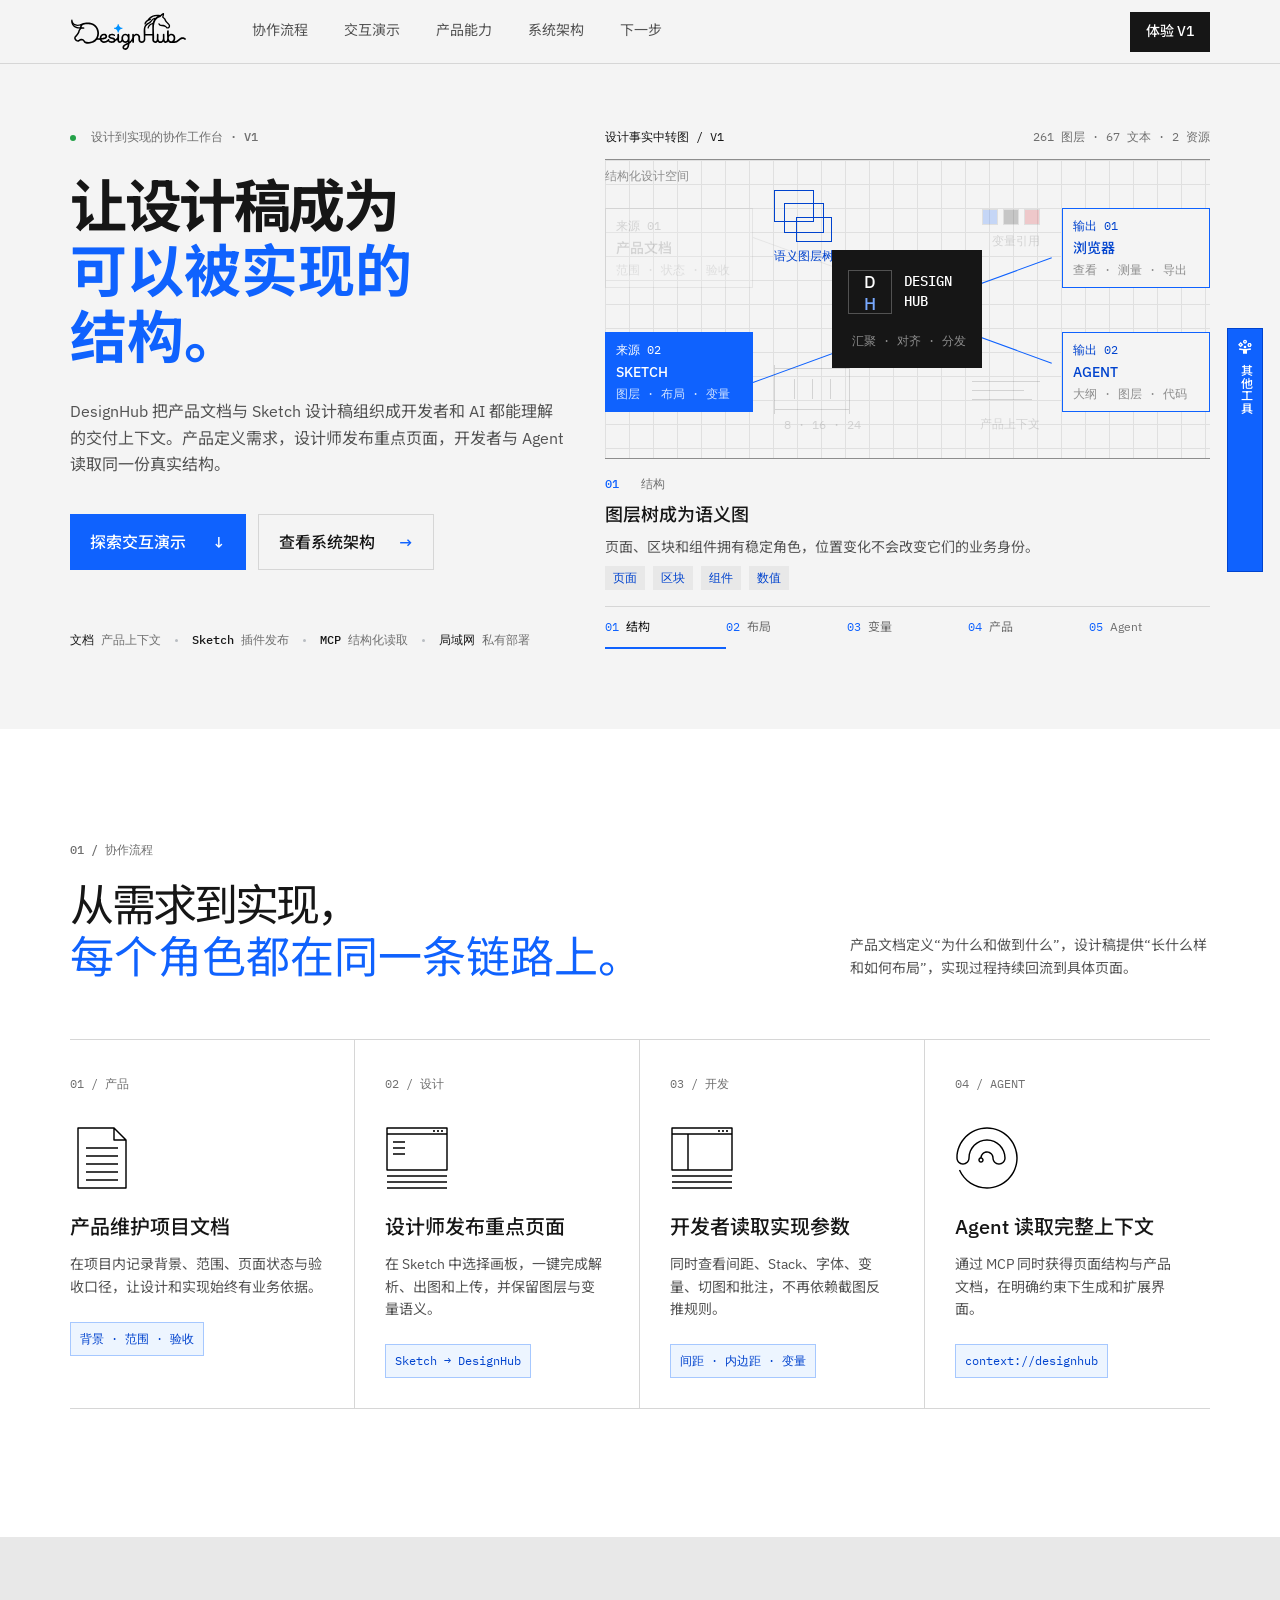
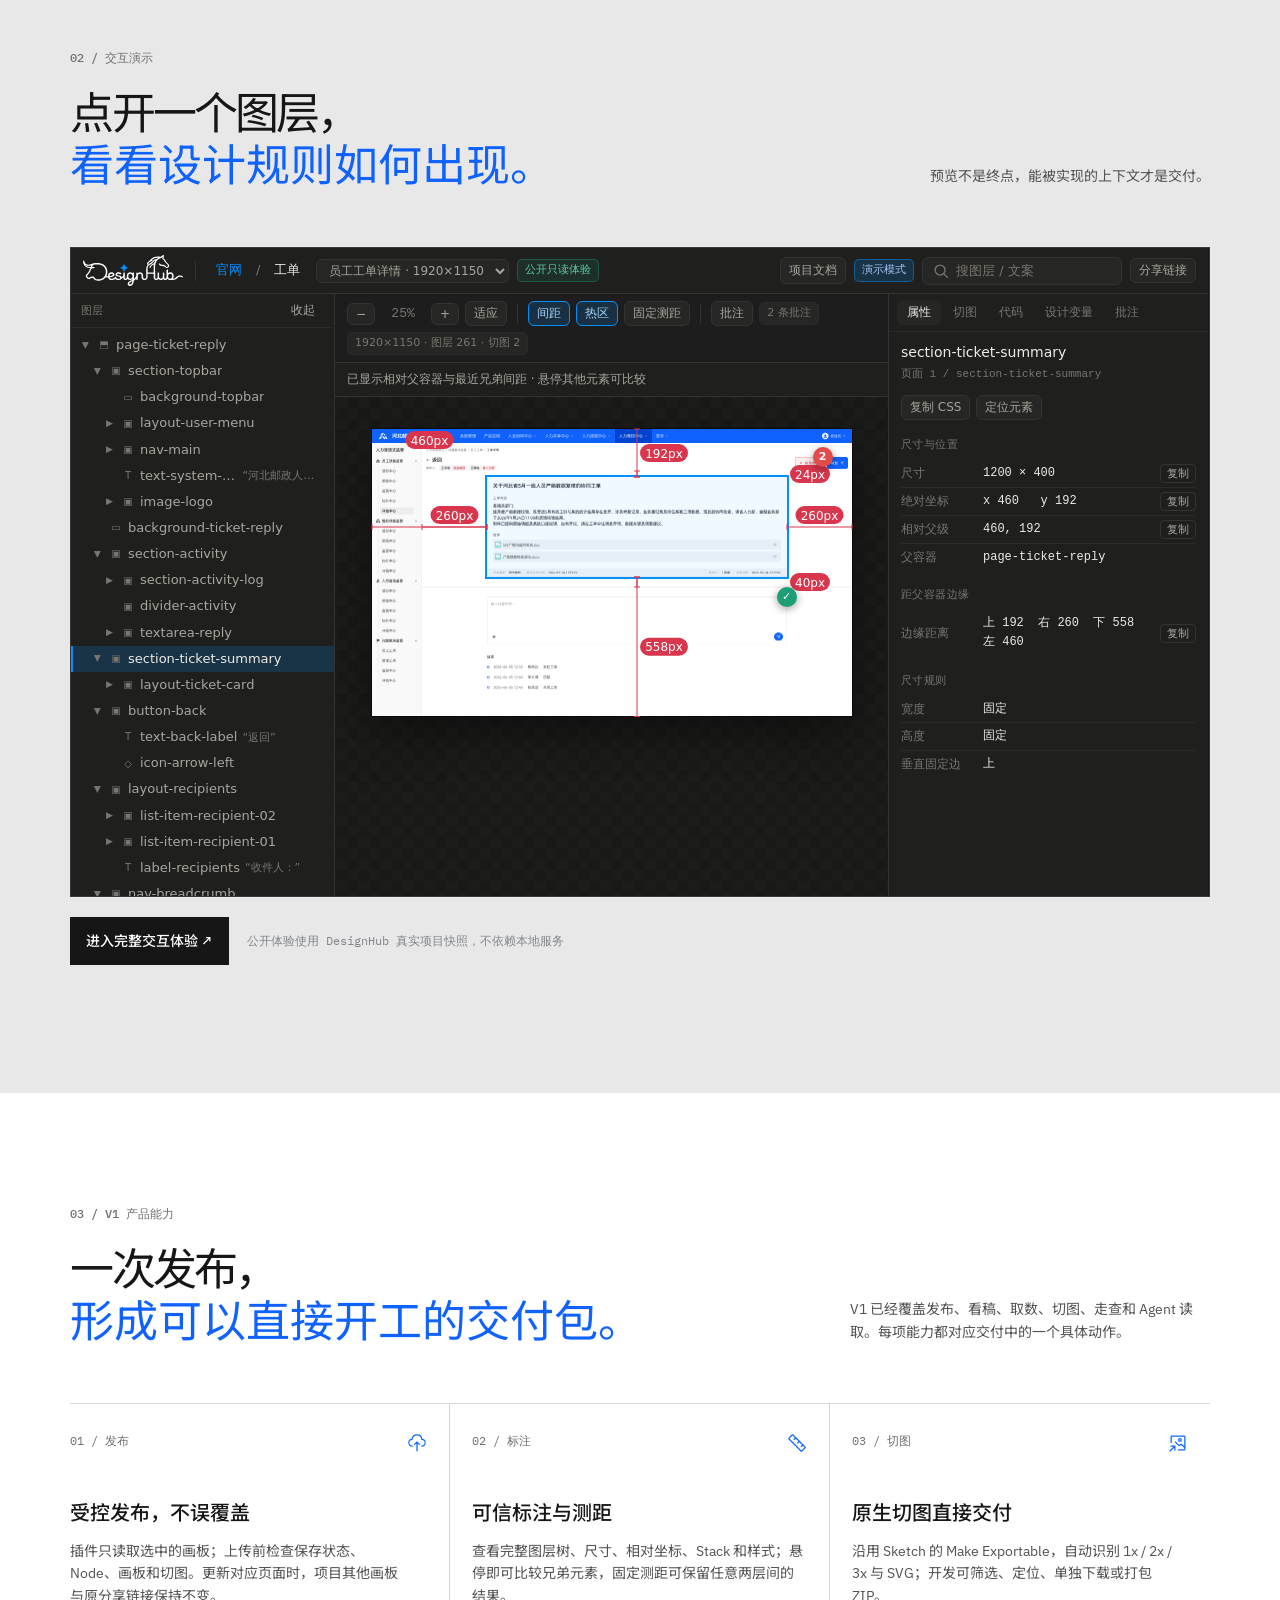
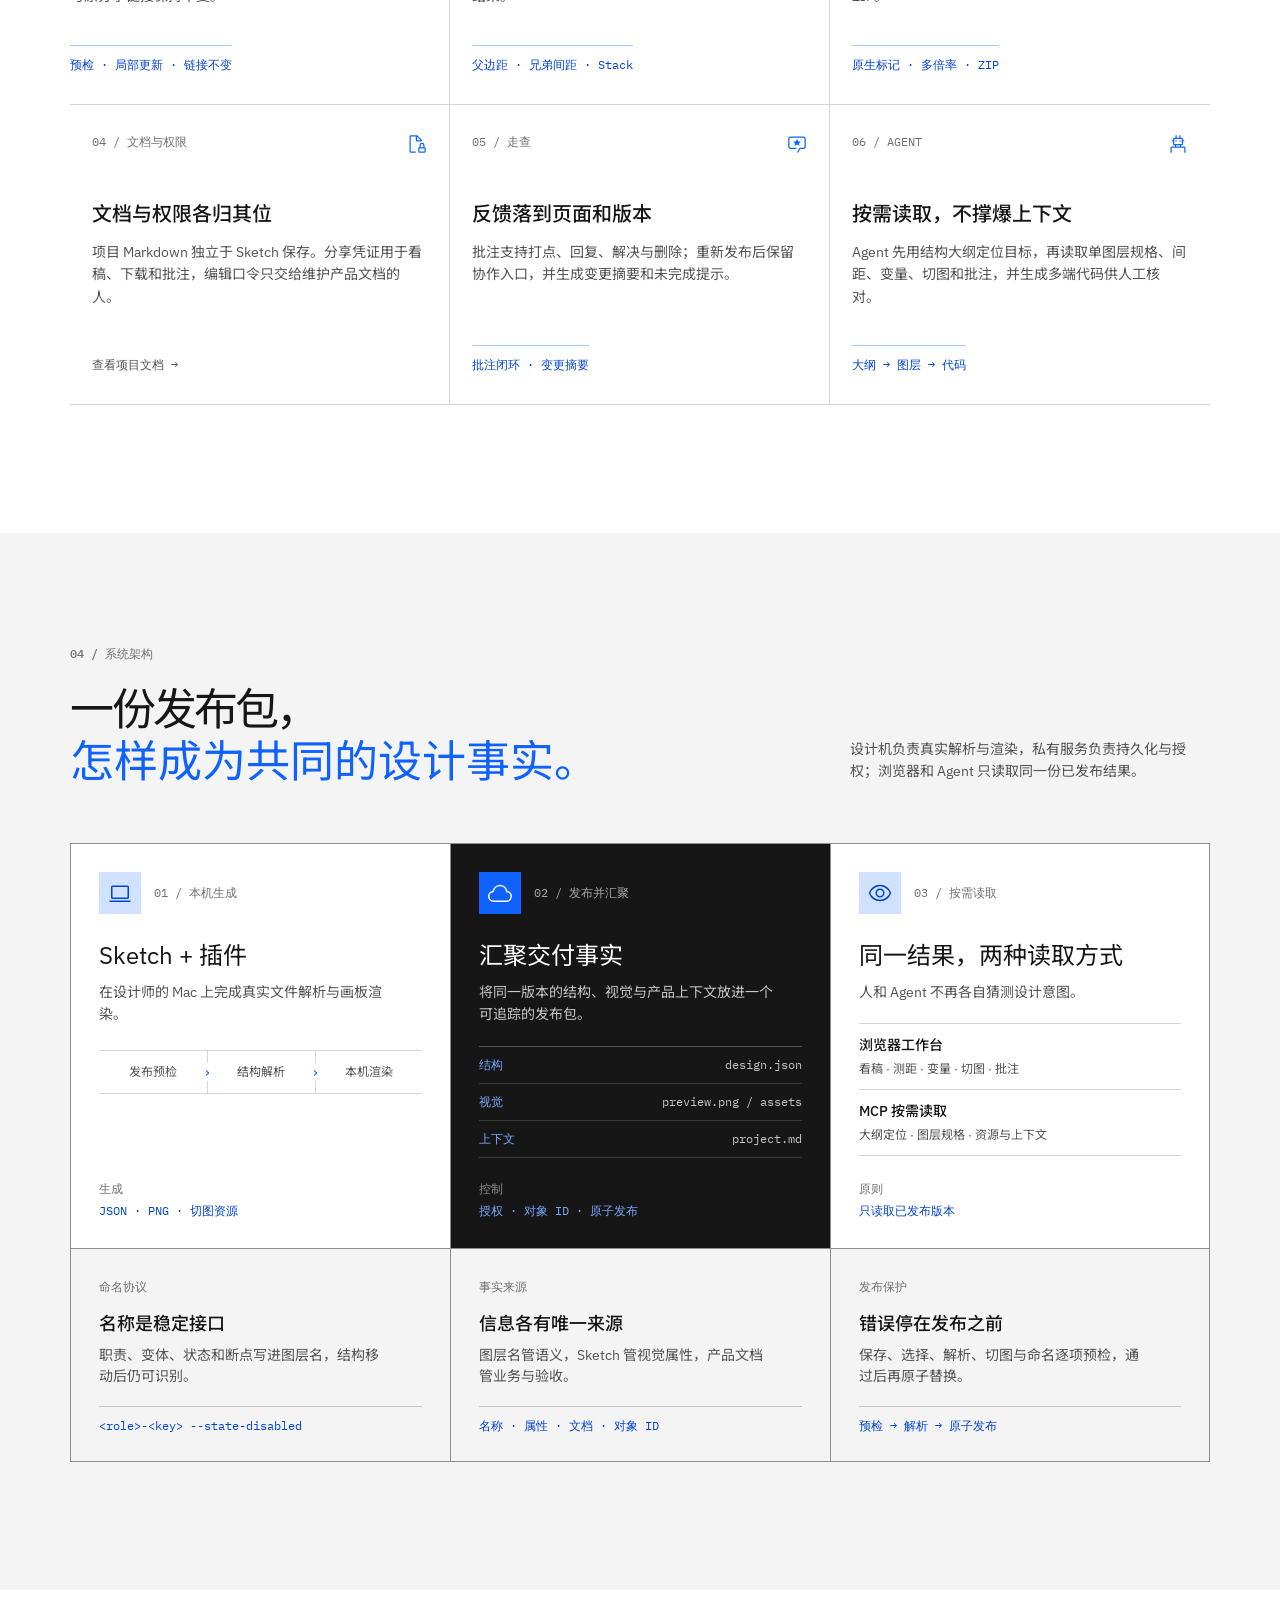
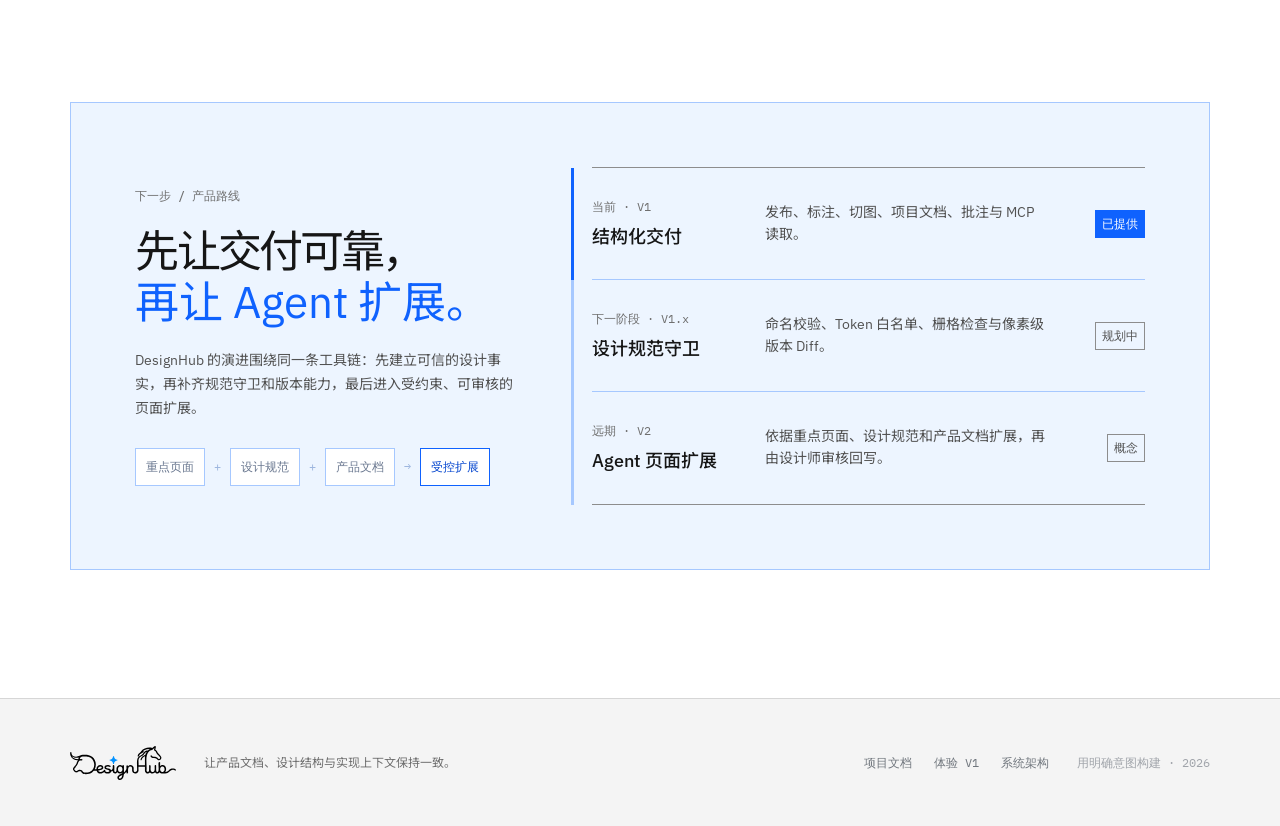
==== commit c551be03: "Refine homepage hero hierarchy and responsive layout" ====
--- a/index.html
+++ b/index.html
@@ -6,7 +6,7 @@
   <meta name="description" content="DesignHub：把 Sketch 设计稿变成开发者和 AI 都能理解的结构化交付。">
   <title>DesignHub · 让设计稿成为可以被实现的结构</title>
   <link rel="icon" type="image/svg+xml" href="./assets/person-play.svg">
-  <link rel="stylesheet" href="./styles.css?v=type-7">
+  <link rel="stylesheet" href="./styles.css?v=hero-10">
 </head>
 <body>
   <div class="site">
@@ -39,7 +39,7 @@
           <div class="anatomy-readout" aria-live="polite"><strong data-fact-number>01</strong><div class="fact-content" data-fact-content><small>结构</small><h3>图层树成为语义图</h3><p>页面、区块和组件拥有稳定角色，位置变化不会改变它们的业务身份。</p><div class="fact-values"><span>页面</span><span>区块</span><span>组件</span><span>数值</span></div></div></div>
           <div class="fact-index" role="tablist" aria-label="设计事实视角"><button class="active" type="button" role="tab" aria-selected="true" data-fact="structure"><b>01</b>结构</button><button type="button" role="tab" aria-selected="false" data-fact="layout"><b>02</b>布局</button><button type="button" role="tab" aria-selected="false" data-fact="tokens"><b>03</b>变量</button><button type="button" role="tab" aria-selected="false" data-fact="product"><b>04</b>产品</button><button type="button" role="tab" aria-selected="false" data-fact="agent"><b>05</b>Agent</button></div>
         </figure>
-        <div class="hero-copy fade-in"><p class="eyebrow"><i></i> 设计到实现的协作工作台 · V1</p><h1>让设计稿成为<br><em>可以被实现的结构。</em></h1><p class="hero-text">DesignHub 把产品文档与 Sketch 设计稿组织成开发者和 AI 都能理解的交付上下文。产品定义需求，设计师发布重点页面，开发者与 Agent 读取同一份真实结构。</p><div class="hero-actions"><a class="button blue" href="#demo">探索交互演示 <span>↓</span></a><a class="underlink" href="#system">查看系统架构 <span>→</span></a></div><div class="hero-meta"><span><b>文档</b> 产品上下文</span><i></i><span><b>Sketch</b> 插件发布</span><i></i><span><b>MCP</b> 结构化读取</span><i></i><span><b>局域网</b> 私有部署</span></div></div>
+        <div class="hero-copy fade-in"><p class="eyebrow"><i></i> 设计到实现的协作工作台 · V1</p><h1>让设计稿成为<br><em>可以被实现的<br class="hero-title-break">结构。</em></h1><p class="hero-text">DesignHub 把产品文档与 Sketch 设计稿组织成开发者和 AI 都能理解的交付上下文。产品定义需求，设计师发布重点页面，开发者与 Agent 读取同一份真实结构。</p><div class="hero-actions"><a class="button blue" href="#demo">探索交互演示 <span>↓</span></a><a class="underlink" href="#system">查看系统架构 <span>→</span></a></div><div class="hero-meta"><span><b>文档</b> 产品上下文</span><i></i><span><b>Sketch</b> 插件发布</span><i></i><span><b>MCP</b> 结构化读取</span><i></i><span><b>局域网</b> 私有部署</span></div></div>
         <div class="product-window fade-in delay" aria-label="DesignHub 工作台预览"><div class="window-head"><span class="window-dots"><i></i><i></i><i></i></span><span><b class="mini-logo">D</b> DesignHub <small>/</small> 电商 App</span><span class="sync">● 已同步</span></div><div class="window-body"><aside class="layers"><label>图层 <small>12</small></label><div class="layer active">▣　商品详情 <b>⌄</b></div><div class="layer indent">T　商品标题</div><div class="layer indent">◫　商品图片</div><div class="layer indent selected">↕　价格与操作</div><div class="layer indent">◉　颜色选择</div><div class="layer">▱　推荐商品 <b>›</b></div><hr><label>页面状态</label><div class="state">●　默认状态</div><div class="state muted">○　加载中</div></aside><div class="canvas"><div class="canvas-bar">标注视图 <span>100%</span><b>⌘　⊙</b></div><div class="canvas-content"><div class="phone"><div class="notch"></div><div class="phone-nav"><span>‹</span><b>商品详情</b><span>⌃</span></div><div class="phone-image"><em>NEW</em></div><div class="phone-copy"><small>秋季新品</small><h3>轻量保暖外套</h3><strong>¥399</strong><hr><div class="swatches"><i></i><i></i><i></i></div><p>采用轻量保暖面料，立体剪裁贴合身形。适合秋冬通勤与日常出行。</p><button>立即购买</button></div></div><span class="measure gap">8 px</span><span class="measure width">328 px</span></div></div><aside class="inspector"><div class="inspector-tabs"><button class="active" data-inspector="layout">布局</button><button data-inspector="style">样式</button><button data-inspector="code">代码</button></div><div class="inspector-content" data-inspector-content><div class="inspector-title"><b>↕</b><span><strong>价格与操作</strong><small>Stack / Horizontal</small></span></div><dl><dt>方向</dt><dd>横向</dd><dt>间距</dt><dd class="blue-text">8 px</dd><dt>内边距</dt><dd>16 / 16 / 16 / 16</dd><dt>主轴对齐</dt><dd>space-between</dd><dt>尺寸策略</dt><dd>填充父容器</dd></dl><hr><code><em>display</em>: flex;<br><em>gap</em>: 8px;<br><em>padding</em>: 16px;</code></div></aside></div><div class="window-foot"><span>● 2 个切图</span><span>● 12 个组件</span><span>● 3 条批注</span><b>最后发布于 10:42</b></div></div>
       </section>
 
--- a/styles.css
+++ b/styles.css
@@ -35,12 +35,14 @@
 .eyebrow{color:#6f6f6f;font:500 11px var(--mono);text-transform:uppercase}
 .eyebrow i{width:6px;height:6px;margin-right:8px;background:#24a148;box-shadow:none}
 
-.hero{grid-template-columns:minmax(0,.82fr) minmax(570px,1.18fr);gap:40px;min-height:720px;padding-top:68px;padding-bottom:88px}
+.hero{grid-template-columns:minmax(0,.9fr) minmax(0,1.1fr);gap:40px;min-height:720px;padding-top:68px;padding-bottom:88px}
 .hero-copy{grid-column:1;grid-row:1}
-.hero h1{max-width:680px;margin-top:28px;font-size:64px;font-weight:700;line-height:1.08}
+.hero h1{max-width:680px;margin-top:28px;font-size:clamp(52px,4.45vw,64px);font-weight:700;letter-spacing:-.045em;line-height:1.15}
+.hero h1 em{display:inline-block;white-space:nowrap}
+.hero-title-break{display:none}
 .hero-text{max-width:590px;margin-top:28px;color:#525252;font-size:17px;line-height:1.65}
 .hero-actions{gap:12px;margin-top:36px}
-.hero-meta{gap:14px;margin-top:48px;color:#6f6f6f;font:11px var(--mono)}
+.hero-meta{flex-wrap:wrap;gap:14px;margin-top:48px;color:#6f6f6f;font:11px var(--mono)}
 .hero-meta b{font-weight:500}
 .hero>.product-window{display:none}
 .product-window{border-color:#393939;border-radius:0;box-shadow:none;transform:none}
@@ -259,7 +261,7 @@
 
 @media(max-width:720px){.tool-dock{right:10px}.tool-dock-panel{display:none}.tool-dock-tab{padding:9px 7px}}
 
-@media(max-width:1200px) and (min-width:1051px){.hero h1{font-size:54px}}
+@media(max-width:1200px) and (min-width:1051px){.fact-map .map-glyph{display:none}}
 
 @media(max-width:1050px) and (min-width:721px){
   .hero{grid-template-columns:1fr;min-height:0}
@@ -421,7 +423,7 @@
 :root{--type-caption:12px;--type-body:14px;--type-lead:16px;--type-subtitle:18px;--type-title:24px}
 .eyebrow,.hero-meta,.anatomy-kicker{font-size:var(--type-caption);line-height:1.5}
 .hero-text{font-size:var(--type-lead)}
-.hero-actions .button,.hero-actions .underlink{font-size:var(--type-body);line-height:1.5}
+.hero-actions .button,.hero-actions .underlink{display:flex;align-items:center;justify-content:space-between;min-width:176px;min-height:56px;padding:0 20px;font-size:var(--type-lead);line-height:1.5}
 .map-axis,.map-node small,.map-node span,.map-core>small,.map-glyph span{font-size:var(--type-caption);line-height:1.33333}
 .map-node{width:148px;min-height:80px}
 .map-node strong,.map-core>strong{font-size:var(--type-body);line-height:1.4}
@@ -432,7 +434,7 @@
 .map-axis.axis-y{display:none}
 .wire-docs,.wire-sketch{left:148px;width:calc(50% - 148px)}
 .wire-browser,.wire-agent{width:calc(50% - 148px)}
-.fact-index button{font-size:var(--type-body)}
+.fact-index button{font-size:var(--type-caption)}
 .fact-index b{font-size:var(--type-caption);line-height:1.33333}
 
 /* One reading column: viewpoint, explanation, then a compact keyword row. */
@@ -444,6 +446,23 @@
 .anatomy-readout .fact-content>p{grid-column:1/-1;margin-top:8px;font-size:var(--type-body);line-height:1.7}
 .fact-values{grid-column:1/-1;grid-row:auto;display:flex;flex-wrap:wrap;gap:8px;margin-top:12px;border:0}
 .fact-values>span{display:inline-flex;align-items:center;width:auto;min-height:24px;padding:4px 8px;border:0;background:#e8e8e8;font-size:var(--type-caption);line-height:1.33333}
+
+@media(min-width:1051px){
+  .hero{align-items:stretch;min-height:0;padding-top:64px;padding-bottom:80px}
+  .hero-copy{display:flex;flex-direction:column}
+  .hero-title-break{display:block}
+  .hero-meta{margin-top:auto;padding-top:32px}
+  .fact-map{height:300px}
+  .wire-browser,.wire-agent{top:150px}
+  .anatomy-readout{padding:16px 0}
+  .anatomy-readout .fact-content>p{line-height:1.6}
+  .fact-values{margin-top:8px}
+}
+
+@media(min-width:721px) and (max-width:1050px){
+  .hero-copy{grid-row:1}
+  .fact-anatomy{grid-row:2}
+}
 
 .workflow article>small,.cap-grid article>small,.workflow code,.cap-proof,.cap-grid a,.demo-cta>span{font-size:var(--type-caption);line-height:1.5}
 .system-node small,.system-rules-grid small,.system-node footer span,.system-node footer b,.source-pipeline span,.hub-data span,.output-list span,.system-rules-grid code{font-size:var(--type-caption);line-height:1.5}
@@ -462,6 +481,7 @@
   .system-node h3{font-size:20px}
 }
 @media(max-width:720px){
+  .hero-actions .button,.hero-actions .underlink{min-width:0;padding:0 12px;font-size:var(--type-body)}
   .map-node{width:calc(50% - 8px)}
   .map-core{width:212px}
   .map-axis.axis-x{font-size:var(--type-caption)}
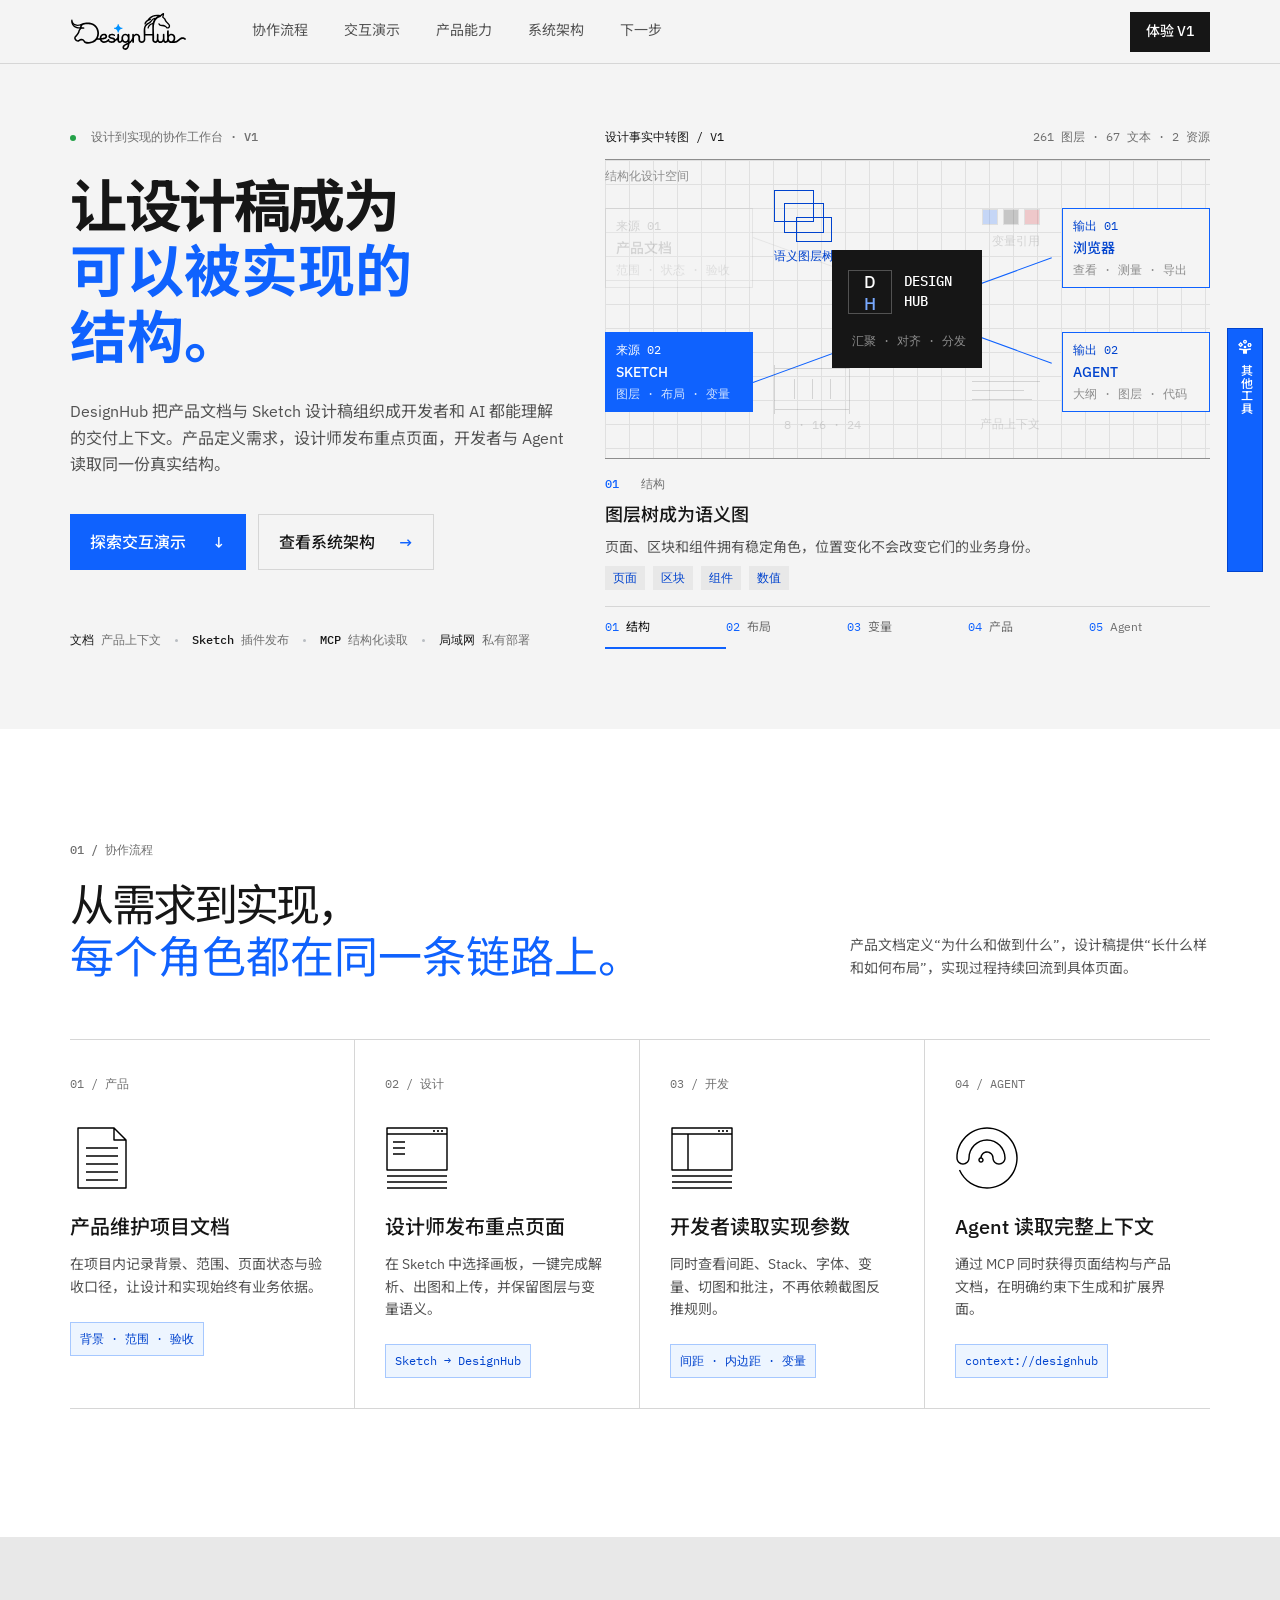
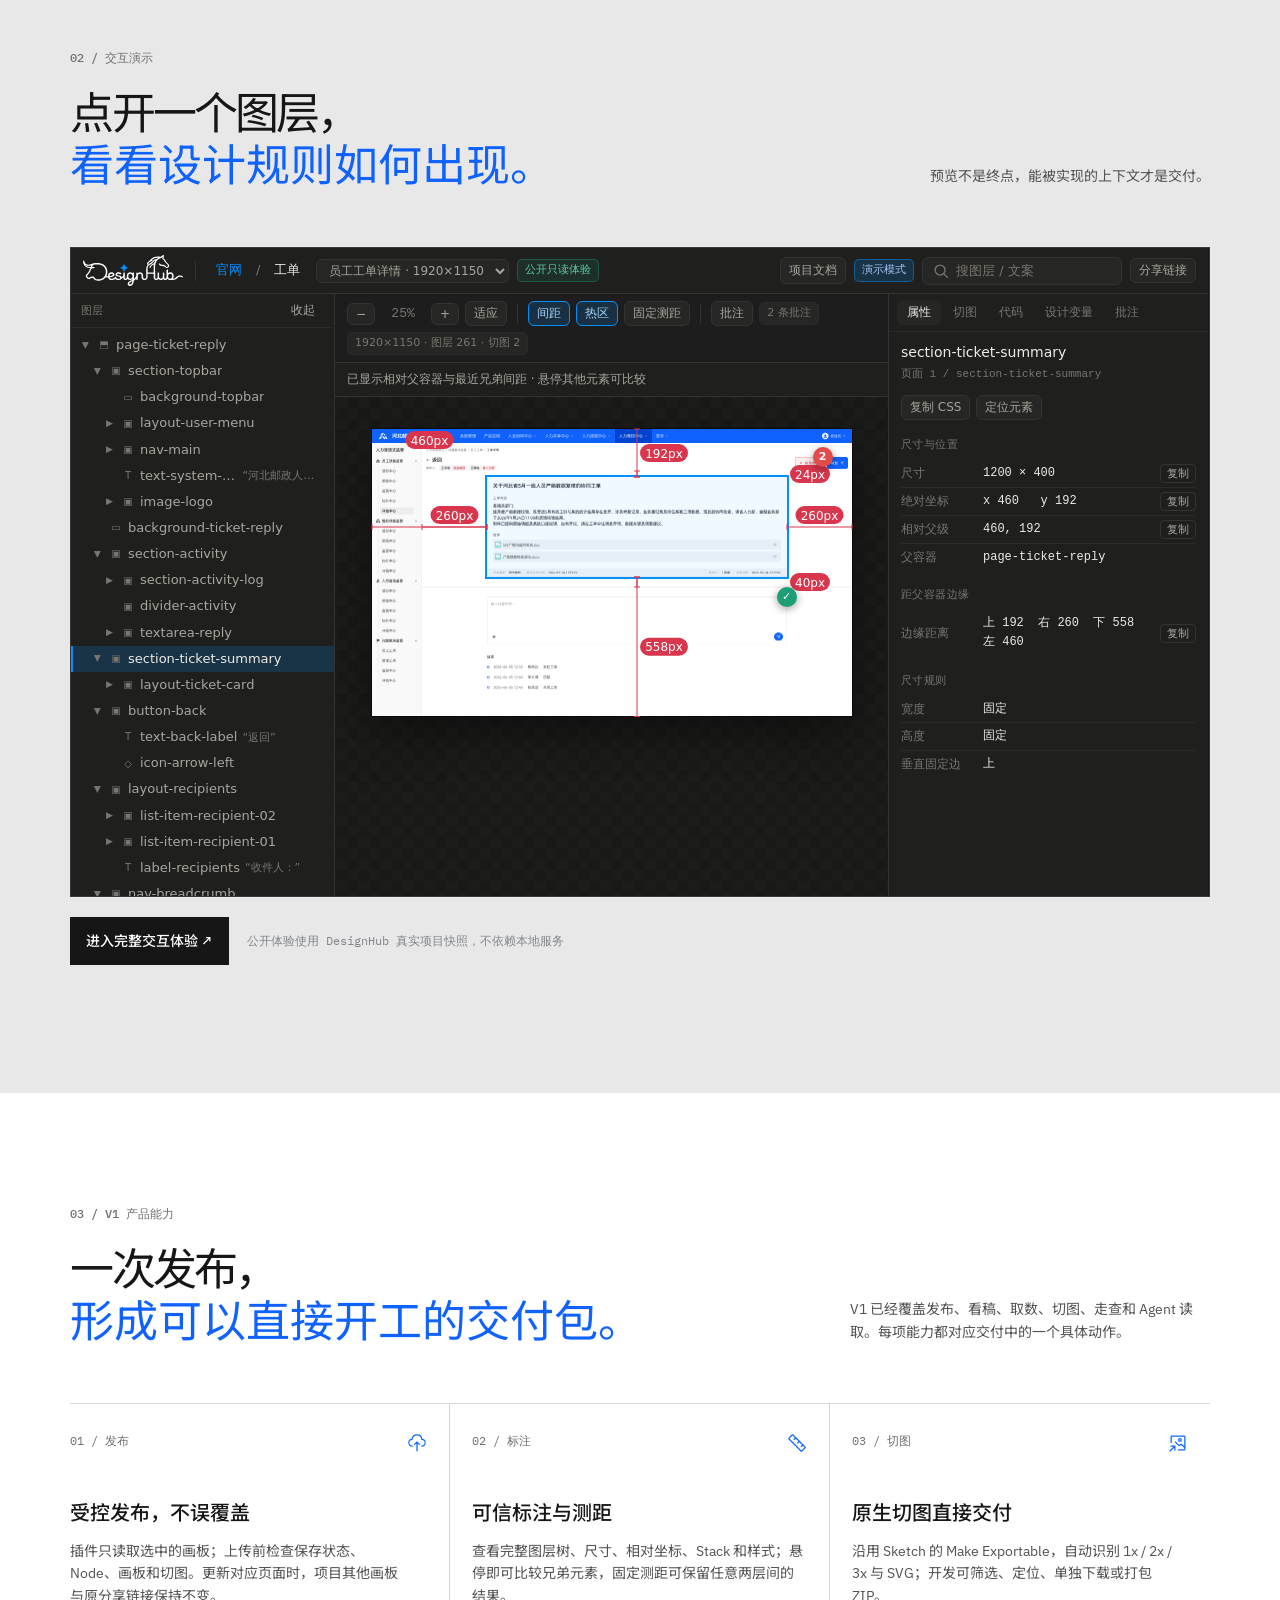
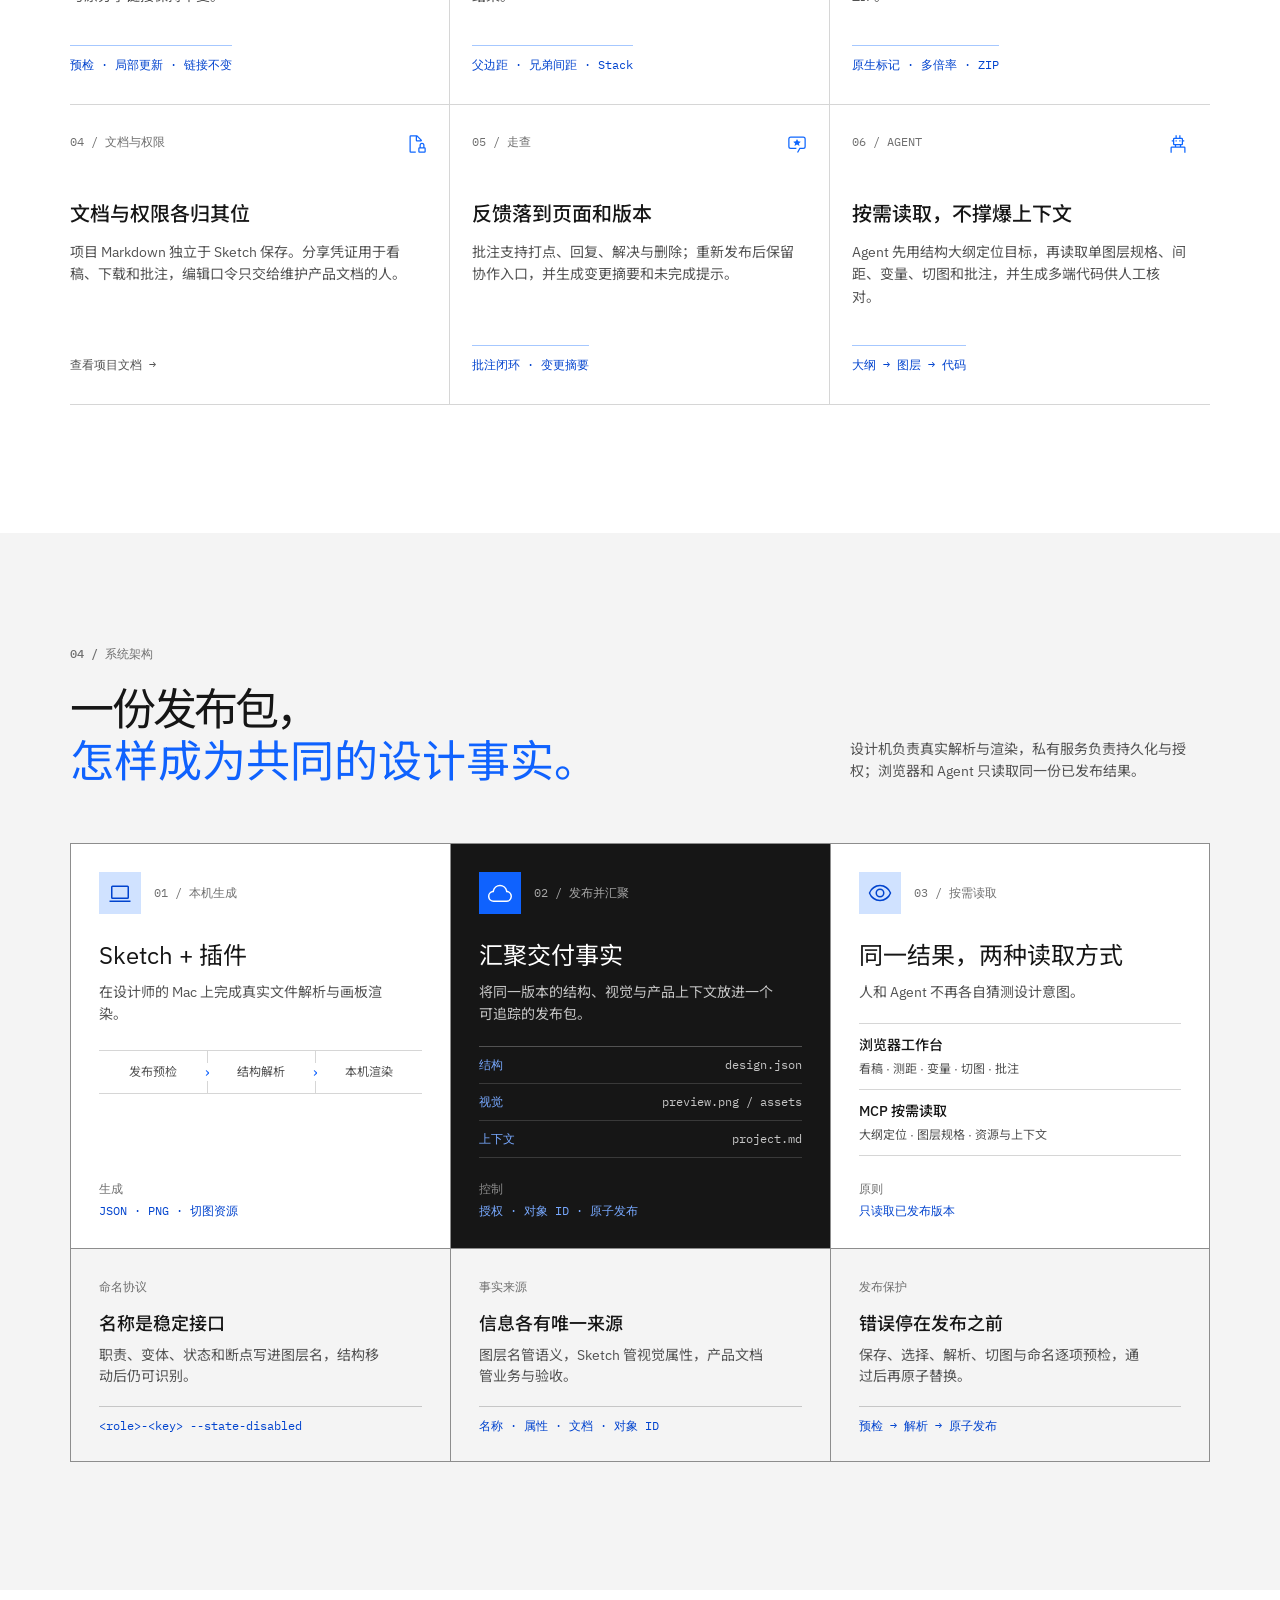
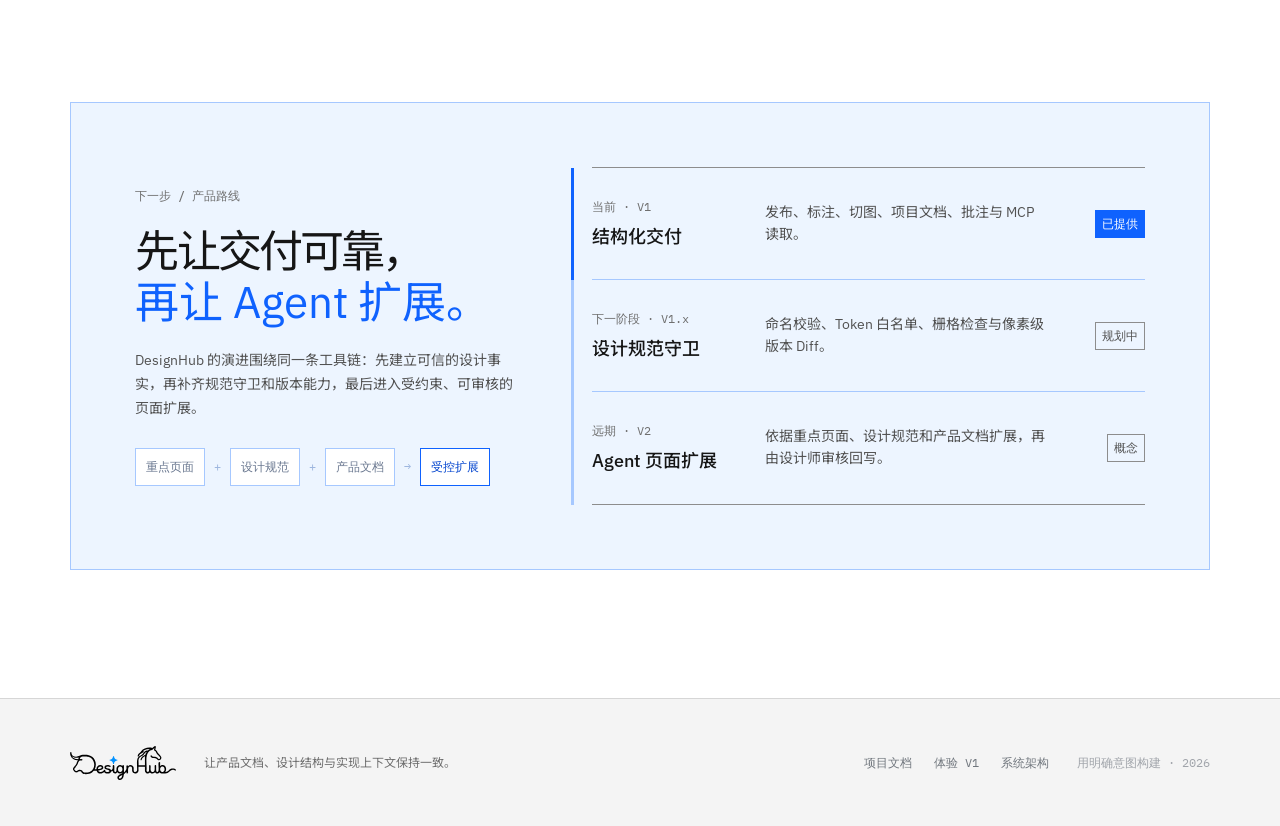
==== commit 530c8df8: "Fix capability card alignment across responsive layouts" ====
--- a/index.html
+++ b/index.html
@@ -6,7 +6,7 @@
   <meta name="description" content="DesignHub：把 Sketch 设计稿变成开发者和 AI 都能理解的结构化交付。">
   <title>DesignHub · 让设计稿成为可以被实现的结构</title>
   <link rel="icon" type="image/svg+xml" href="./assets/person-play.svg">
-  <link rel="stylesheet" href="./styles.css?v=hero-10">
+  <link rel="stylesheet" href="./styles.css?v=cards-11">
 </head>
 <body>
   <div class="site">
--- a/styles.css
+++ b/styles.css
@@ -147,6 +147,9 @@
 .cap-grid{grid-template-columns:repeat(3,1fr)}
 .cap-grid article:nth-child(3n){border-right:0}
 .cap-grid article:nth-child(n+4){border-top:1px solid var(--line)}
+@media(min-width:1051px){
+  .cap-grid article:nth-child(3n+1){padding-left:0}
+}
 .cap-grid h3{margin-top:48px}
 .cap-grid p{max-width:340px}
 .cap-proof{display:inline-block;margin-top:24px;padding-top:10px;color:#0043ce;border-top:1px solid #a6c8ff;font:11px var(--mono)}
@@ -295,6 +298,7 @@
   .hero h1{font-size:48px}
   .fact-anatomy{width:100%;max-width:680px;justify-self:center}
   .workflow,.cap-grid{grid-template-columns:repeat(2,minmax(0,1fr))}
+  .cap-grid article:nth-child(2n+1){padding-left:0}
   .workflow article{padding:24px;min-height:280px}
   .workflow article+article{padding-left:24px}
   .workflow article:nth-child(2n){border-right:0}
